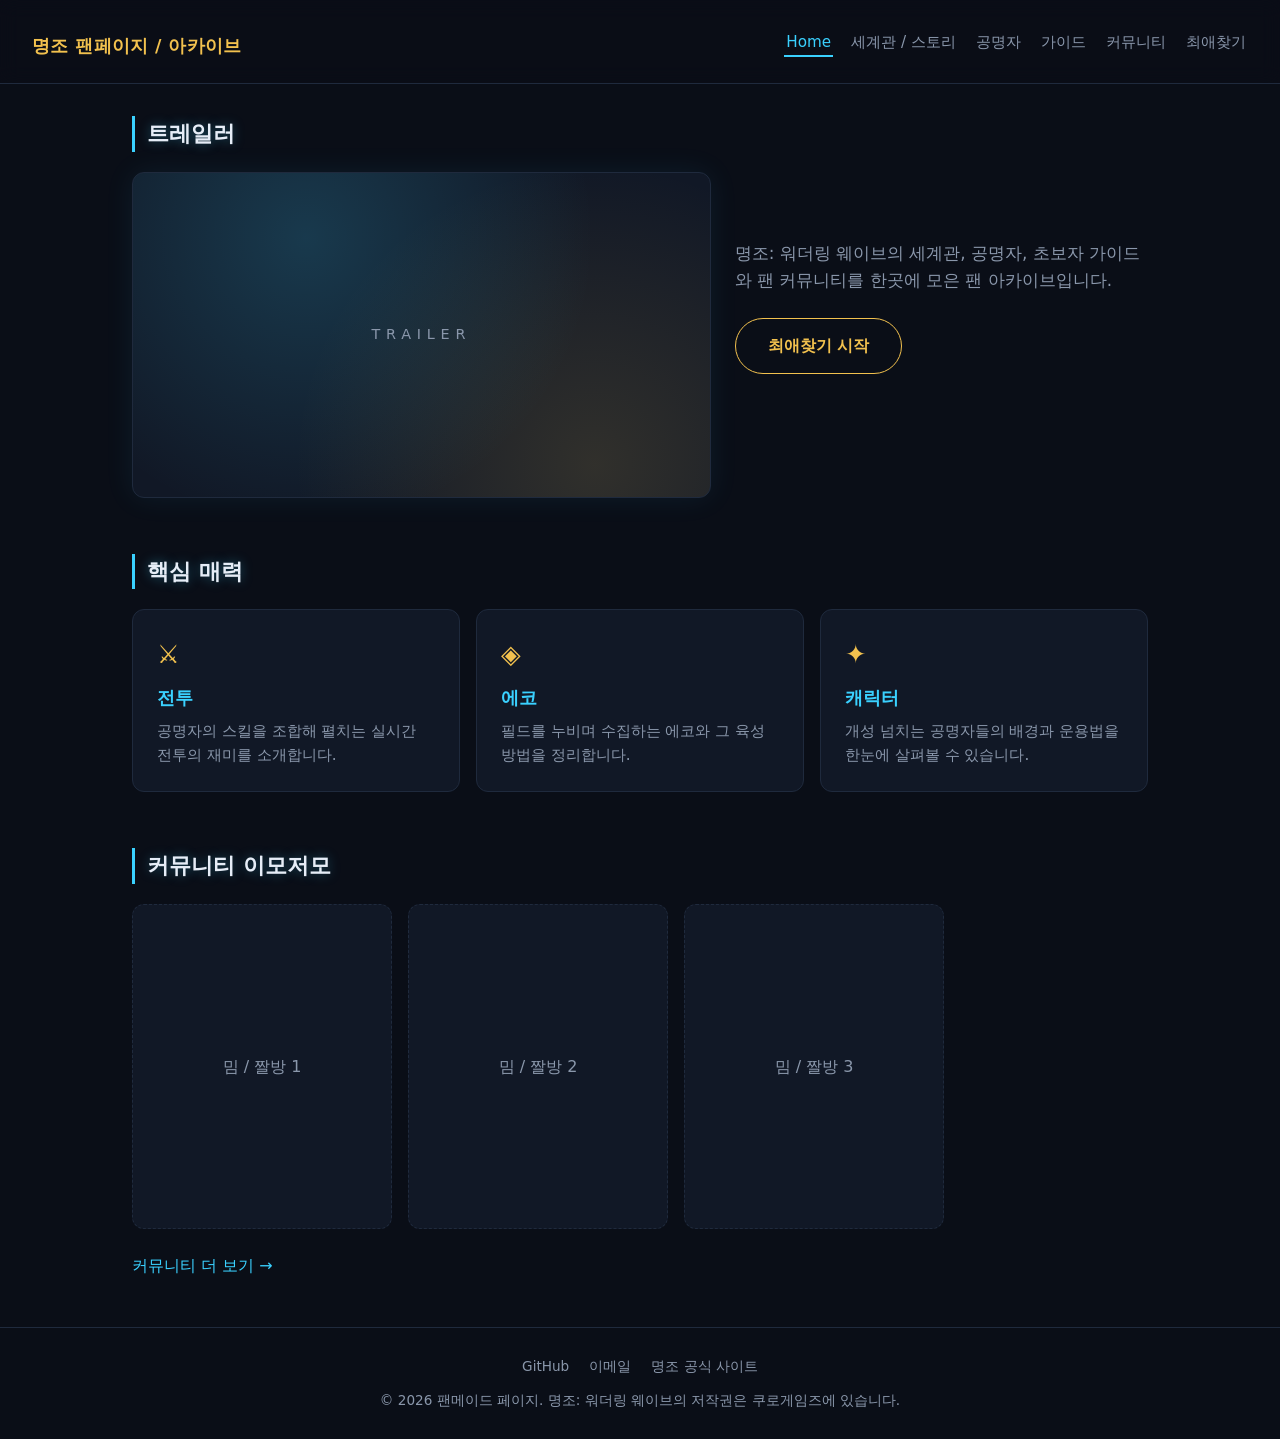
==== index.html @ 19ff0118 "Add initial pages for Wuthering Waves fan site Main, lore/story, resonator, guide, community and fav" ====
<!DOCTYPE html>
<html lang="ko">
<head>
  <meta charset="UTF-8">
  <meta name="viewport" content="width=device-width, initial-scale=1.0">
  <title>명조 팬페이지 / 아카이브</title>
  <link rel="stylesheet" href="style.css">
</head>
<body>
  <header class="site-header">
    <h1 class="logo"><a href="index.html">명조 팬페이지 / 아카이브</a></h1>
    <nav class="gnb">
      <ul>
        <li><a href="index.html" class="active">Home</a></li>
        <li><a href="info.html">세계관 / 스토리</a></li>
        <li><a href="char.html">공명자</a></li>
        <li><a href="guide.html">가이드</a></li>
        <li><a href="community.html">커뮤니티</a></li>
        <li><a href="play.html">최애찾기</a></li>
      </ul>
    </nav>
  </header>

  <main>
    <section class="hero">
      <div class="trailer">
        <h2 class="section-title">트레일러</h2>
        <div class="video-frame">
          <!-- 16:9 영상 자리 -->
          <span class="video-placeholder">TRAILER</span>
        </div>
      </div>

      <div class="intro">
        <p>
          명조: 워더링 웨이브의 세계관, 공명자, 초보자 가이드와 팬 커뮤니티를 한곳에 모은 팬 아카이브입니다.
        </p>
        <a class="cta" href="play.html">최애찾기 시작</a>
      </div>
    </section>

    <section class="features">
      <h2 class="section-title">핵심 매력</h2>
      <div class="feature-grid">
        <article class="card">
          <span class="card-icon">⚔</span>
          <h3>전투</h3>
          <p>공명자의 스킬을 조합해 펼치는 실시간 전투의 재미를 소개합니다.</p>
        </article>
        <article class="card">
          <span class="card-icon">◈</span>
          <h3>에코</h3>
          <p>필드를 누비며 수집하는 에코와 그 육성 방법을 정리합니다.</p>
        </article>
        <article class="card">
          <span class="card-icon">✦</span>
          <h3>캐릭터</h3>
          <p>개성 넘치는 공명자들의 배경과 운용법을 한눈에 살펴볼 수 있습니다.</p>
        </article>
      </div>
    </section>

    <section class="preview">
      <h2 class="section-title">커뮤니티 이모저모</h2>
      <div class="slider" aria-label="커뮤니티 밈 미리보기">
        <div class="slide"><span>밈 / 짤방 1</span></div>
        <div class="slide"><span>밈 / 짤방 2</span></div>
        <div class="slide"><span>밈 / 짤방 3</span></div>
      </div>
      <a class="more-link" href="community.html">커뮤니티 더 보기 →</a>
    </section>
  </main>

  <footer class="site-footer">
    <nav class="footer-links">
      <a href="#">GitHub</a>
      <a href="mailto:example@example.com">이메일</a>
      <a href="#">명조 공식 사이트</a>
    </nav>
    <p class="copyright">
      &copy; 2026 팬메이드 페이지. 명조: 워더링 웨이브의 저작권은 쿠로게임즈에 있습니다.
    </p>
  </footer>
</body>
</html>
---- style.css ----
/* ===== 디자인 토큰 ===== */
:root {
  --bg: #0a0e17;
  --bg-elev: #111826;
  --border: #1f2a3d;
  --text: #e6edf7;
  --text-muted: #8a97ab;
  --neon-blue: #3ad1ff;
  --gold: #f2c14e;
  --radius: 12px;
  --gutter: 16px;
}

/* ===== 기본 ===== */
* {
  box-sizing: border-box;
  margin: 0;
  padding: 0;
}

body {
  background: var(--bg);
  color: var(--text);
  font-family: "Pretendard", "Noto Sans KR", system-ui, sans-serif;
  line-height: 1.6;
  min-height: 100vh;
}

a {
  color: inherit;
  text-decoration: none;
}

ul {
  list-style: none;
}

img {
  max-width: 100%;
  display: block;
}

/* ===== 헤더 (Sticky, 반투명) ===== */
.site-header {
  position: sticky;
  top: 0;
  z-index: 100;
  display: flex;
  flex-wrap: wrap;
  align-items: center;
  justify-content: space-between;
  gap: 12px;
  padding: 12px var(--gutter);
  background: rgba(10, 14, 23, 0.7);
  backdrop-filter: blur(10px);
  border-bottom: 1px solid var(--border);
}

.logo a {
  font-size: 1.1rem;
  font-weight: 700;
  color: var(--gold);
  letter-spacing: 0.02em;
}

.gnb ul {
  display: flex;
  flex-wrap: wrap;
  gap: 6px 16px;
}

.gnb a {
  font-size: 0.95rem;
  color: var(--text-muted);
  padding: 4px 2px;
  border-bottom: 2px solid transparent;
  transition: color 0.2s, border-color 0.2s;
}

.gnb a:hover,
.gnb a.active {
  color: var(--neon-blue);
  border-bottom-color: var(--neon-blue);
}

/* ===== 공통 ===== */
main {
  max-width: 1080px;
  margin: 0 auto;
  padding: 32px var(--gutter) 48px;
}

section + section {
  margin-top: 56px;
}

.section-title {
  font-size: 1.4rem;
  margin-bottom: 20px;
  padding-left: 12px;
  border-left: 3px solid var(--neon-blue);
  text-shadow: 0 0 12px rgba(58, 209, 255, 0.35);
}

/* ===== 히어로 (트레일러 + 소개) ===== */
.hero {
  display: grid;
  gap: 24px;
}

.video-frame {
  position: relative;
  width: 100%;
  aspect-ratio: 16 / 9;
  border: 1px solid var(--border);
  border-radius: var(--radius);
  background:
    radial-gradient(circle at 30% 20%, rgba(58, 209, 255, 0.18), transparent 60%),
    radial-gradient(circle at 80% 90%, rgba(242, 193, 78, 0.14), transparent 55%),
    var(--bg-elev);
  box-shadow: 0 0 30px rgba(58, 209, 255, 0.08);
  display: grid;
  place-items: center;
}

.video-placeholder {
  font-size: 0.9rem;
  letter-spacing: 0.4em;
  color: var(--text-muted);
}

.intro p {
  font-size: 1.05rem;
  color: var(--text-muted);
  margin-bottom: 24px;
}

.cta {
  display: inline-block;
  padding: 14px 32px;
  border: 1px solid var(--gold);
  border-radius: 999px;
  color: var(--gold);
  font-weight: 700;
  transition: background 0.2s, color 0.2s, box-shadow 0.2s;
}

.cta:hover {
  background: var(--gold);
  color: var(--bg);
  box-shadow: 0 0 20px rgba(242, 193, 78, 0.45);
}

/* ===== 핵심 매력 카드 ===== */
.feature-grid {
  display: grid;
  gap: var(--gutter);
}

.card {
  padding: 24px;
  background: var(--bg-elev);
  border: 1px solid var(--border);
  border-radius: var(--radius);
  transition: border-color 0.2s, transform 0.2s;
}

.card:hover {
  border-color: var(--neon-blue);
  transform: translateY(-4px);
}

.card-icon {
  display: inline-block;
  font-size: 1.6rem;
  color: var(--gold);
  margin-bottom: 8px;
}

.card h3 {
  font-size: 1.15rem;
  margin-bottom: 6px;
  color: var(--neon-blue);
}

.card p {
  font-size: 0.95rem;
  color: var(--text-muted);
}

/* ===== 커뮤니티 미리보기 슬라이더 ===== */
.slider {
  display: flex;
  gap: var(--gutter);
  overflow-x: auto;
  scroll-snap-type: x mandatory;
  padding-bottom: 8px;
}

.slide {
  flex: 0 0 min(260px, 75%);
  aspect-ratio: 4 / 5;
  scroll-snap-align: start;
  display: grid;
  place-items: center;
  background: var(--bg-elev);
  border: 1px dashed var(--border);
  border-radius: var(--radius);
  color: var(--text-muted);
}

.more-link {
  display: inline-block;
  margin-top: 16px;
  color: var(--neon-blue);
}

.more-link:hover {
  text-decoration: underline;
}

/* ===== 푸터 ===== */
.site-footer {
  margin-top: 0;
  padding: 28px var(--gutter);
  border-top: 1px solid var(--border);
  text-align: center;
  color: var(--text-muted);
  font-size: 0.85rem;
}

.footer-links {
  display: flex;
  flex-wrap: wrap;
  justify-content: center;
  gap: 8px 20px;
  margin-bottom: 12px;
}

.footer-links a:hover {
  color: var(--neon-blue);
}

/* ===== 서브 페이지 공통 ===== */
.page-head {
  margin-bottom: 40px;
}

.page-head h2 {
  font-size: 1.8rem;
  color: var(--gold);
  margin-bottom: 8px;
}

.page-head p {
  color: var(--text-muted);
}

.sub-nav {
  display: flex;
  flex-wrap: wrap;
  gap: 8px;
  margin-top: 16px;
}

.sub-nav a {
  padding: 6px 14px;
  border: 1px solid var(--border);
  border-radius: 999px;
  font-size: 0.9rem;
  color: var(--text-muted);
}

.sub-nav a:hover {
  border-color: var(--neon-blue);
  color: var(--neon-blue);
}

.muted {
  color: var(--text-muted);
}

.img-placeholder {
  aspect-ratio: 4 / 3;
  display: grid;
  place-items: center;
  background: var(--bg-elev);
  border: 1px dashed var(--border);
  border-radius: var(--radius);
  color: var(--text-muted);
  font-size: 0.9rem;
}

/* ===== Z자 레이아웃 (세계관) ===== */
.zigzag {
  display: grid;
  gap: 32px;
}

.zigzag-row {
  display: grid;
  gap: 20px;
  align-items: center;
}

.zigzag-row h3 {
  color: var(--neon-blue);
  margin-bottom: 8px;
}

.zigzag-row p {
  color: var(--text-muted);
}

/* ===== 아코디언 (스포일러) ===== */
.accordion details {
  background: var(--bg-elev);
  border: 1px solid var(--border);
  border-radius: var(--radius);
  margin-bottom: 12px;
  overflow: hidden;
}

.accordion summary {
  cursor: pointer;
  padding: 16px 20px;
  font-weight: 700;
  list-style: none;
  display: flex;
  justify-content: space-between;
  align-items: center;
  gap: 12px;
}

.accordion summary::-webkit-details-marker {
  display: none;
}

.accordion summary::after {
  content: "+";
  color: var(--neon-blue);
  font-size: 1.3rem;
}

.accordion details[open] summary::after {
  content: "−";
}

.accordion details[open] summary {
  border-bottom: 1px solid var(--border);
}

.accordion .spoiler-tag {
  font-size: 0.75rem;
  color: var(--gold);
  border: 1px solid var(--gold);
  border-radius: 999px;
  padding: 2px 8px;
  margin-left: auto;
}

.accordion .panel {
  padding: 16px 20px;
  color: var(--text-muted);
}

/* ===== 용어 사전 ===== */
.glossary {
  display: grid;
  gap: 12px;
}

.glossary div {
  padding: 16px 20px;
  background: var(--bg-elev);
  border-left: 3px solid var(--gold);
  border-radius: 0 var(--radius) var(--radius) 0;
}

.glossary dt {
  font-weight: 700;
  color: var(--gold);
  margin-bottom: 4px;
}

.glossary dd {
  color: var(--text-muted);
  font-size: 0.95rem;
}

/* ===== 공명자 카드 ===== */
.char-grid {
  display: grid;
  gap: var(--gutter);
}

.char-card {
  background: var(--bg-elev);
  border: 1px solid var(--border);
  border-radius: var(--radius);
  overflow: hidden;
  transition: border-color 0.2s, transform 0.2s;
}

.char-card:hover {
  border-color: var(--neon-blue);
  transform: translateY(-4px);
}

.char-card .img-placeholder {
  border: none;
  border-radius: 0;
  border-bottom: 1px solid var(--border);
}

.char-body {
  padding: 20px;
}

.char-body h3 {
  color: var(--neon-blue);
  margin-bottom: 8px;
}

.tags {
  display: flex;
  flex-wrap: wrap;
  gap: 6px;
  margin-bottom: 12px;
}

.tag {
  font-size: 0.75rem;
  padding: 2px 10px;
  border: 1px solid var(--border);
  border-radius: 999px;
  color: var(--text-muted);
}

.char-body h4 {
  font-size: 0.9rem;
  color: var(--gold);
  margin-top: 12px;
  margin-bottom: 4px;
}

.char-body p {
  font-size: 0.92rem;
  color: var(--text-muted);
}

/* ===== 가이드 단계 ===== */
.steps {
  counter-reset: step;
  display: grid;
  gap: var(--gutter);
}

.step {
  position: relative;
  padding: 20px 20px 20px 72px;
  background: var(--bg-elev);
  border: 1px solid var(--border);
  border-radius: var(--radius);
}

.step::before {
  counter-increment: step;
  content: counter(step, decimal-leading-zero);
  position: absolute;
  left: 20px;
  top: 18px;
  font-size: 1.4rem;
  font-weight: 700;
  color: var(--neon-blue);
  text-shadow: 0 0 10px rgba(58, 209, 255, 0.4);
}

.step h3 {
  margin-bottom: 6px;
}

.step p,
.step li {
  color: var(--text-muted);
  font-size: 0.95rem;
}

.step ul {
  list-style: disc;
  padding-left: 20px;
  margin-top: 6px;
}

/* ===== 커뮤니티 ===== */
.post-form {
  display: grid;
  gap: 12px;
  padding: 20px;
  background: var(--bg-elev);
  border: 1px solid var(--border);
  border-radius: var(--radius);
}

.post-form label {
  font-size: 0.9rem;
  color: var(--text-muted);
}

.post-form input,
.post-form select,
.post-form textarea {
  width: 100%;
  margin-top: 4px;
  padding: 10px 12px;
  background: var(--bg);
  border: 1px solid var(--border);
  border-radius: 8px;
  color: var(--text);
  font: inherit;
}

.post-form input:focus,
.post-form select:focus,
.post-form textarea:focus {
  outline: none;
  border-color: var(--neon-blue);
}

.post-form textarea {
  min-height: 100px;
  resize: vertical;
}

.btn {
  justify-self: start;
  padding: 10px 24px;
  background: transparent;
  border: 1px solid var(--neon-blue);
  border-radius: 999px;
  color: var(--neon-blue);
  font: inherit;
  font-weight: 700;
  cursor: pointer;
  transition: background 0.2s, color 0.2s;
}

.btn:hover {
  background: var(--neon-blue);
  color: var(--bg);
}

.filter-bar {
  display: flex;
  flex-wrap: wrap;
  gap: 8px;
  margin-bottom: 16px;
}

.filter-bar button {
  padding: 6px 14px;
  background: transparent;
  border: 1px solid var(--border);
  border-radius: 999px;
  color: var(--text-muted);
  font: inherit;
  font-size: 0.9rem;
  cursor: pointer;
}

.filter-bar button.active {
  border-color: var(--gold);
  color: var(--gold);
}

.post-list {
  display: grid;
  gap: 12px;
}

.post {
  padding: 16px 20px;
  background: var(--bg-elev);
  border: 1px solid var(--border);
  border-radius: var(--radius);
}

.post-meta {
  display: flex;
  flex-wrap: wrap;
  gap: 8px;
  align-items: center;
  font-size: 0.8rem;
  color: var(--text-muted);
  margin-bottom: 6px;
}

.post-meta .tag {
  color: var(--gold);
  border-color: var(--gold);
}

.post h3 {
  font-size: 1.05rem;
  margin-bottom: 4px;
}

.post p {
  color: var(--text-muted);
  font-size: 0.95rem;
  white-space: pre-wrap;
  word-break: break-word;
}

.post-delete {
  margin-left: auto;
  background: none;
  border: none;
  color: var(--text-muted);
  font: inherit;
  font-size: 0.8rem;
  cursor: pointer;
}

.post-delete:hover {
  color: #ff6b6b;
}

/* ===== 이상형 월드컵 ===== */
.wc-status {
  display: flex;
  justify-content: space-between;
  font-size: 0.9rem;
  color: var(--text-muted);
  margin-bottom: 8px;
}

.progress {
  height: 8px;
  background: var(--bg-elev);
  border: 1px solid var(--border);
  border-radius: 999px;
  overflow: hidden;
  margin-bottom: 24px;
}

.progress-bar {
  height: 100%;
  width: 0;
  background: linear-gradient(90deg, var(--neon-blue), var(--gold));
  transition: width 0.3s;
}

.wc-arena {
  position: relative;
  display: grid;
  grid-template-columns: 1fr 1fr;
  gap: var(--gutter);
}

.wc-pick {
  display: flex;
  flex-direction: column;
  background: var(--bg-elev);
  border: 1px solid var(--border);
  border-radius: var(--radius);
  overflow: hidden;
  cursor: pointer;
  color: inherit;
  font: inherit;
  padding: 0;
  text-align: center;
}

.wc-pick .wc-img {
  aspect-ratio: 3 / 4;
  display: grid;
  place-items: center;
  font-size: 2.4rem;
  font-weight: 700;
  color: rgba(230, 237, 247, 0.85);
  transition: transform 0.3s;
}

.wc-pick:hover .wc-img,
.wc-pick:focus-visible .wc-img {
  transform: scale(1.05);
}

.wc-pick:hover,
.wc-pick:focus-visible {
  border-color: var(--neon-blue);
  outline: none;
}

.wc-name {
  padding: 14px;
  font-size: 1.1rem;
  font-weight: 700;
  position: relative;
  background: var(--bg-elev);
}

.wc-vs {
  position: absolute;
  top: 40%;
  left: 50%;
  transform: translate(-50%, -50%);
  font-size: clamp(2rem, 7vw, 3.6rem);
  font-weight: 900;
  font-style: italic;
  color: var(--gold);
  text-shadow: 0 0 18px rgba(242, 193, 78, 0.7);
  pointer-events: none;
}

.wc-result {
  text-align: center;
  padding: 32px 20px;
  background: var(--bg-elev);
  border: 1px solid var(--gold);
  border-radius: var(--radius);
}

.wc-result h3 {
  font-size: 1rem;
  color: var(--text-muted);
  margin-bottom: 8px;
}

.wc-result .winner {
  font-size: 2rem;
  font-weight: 900;
  color: var(--gold);
  margin-bottom: 20px;
}

.wc-setup {
  display: flex;
  flex-wrap: wrap;
  gap: 12px;
  align-items: center;
  margin-bottom: 20px;
}

.wc-setup select {
  padding: 8px 12px;
  background: var(--bg-elev);
  border: 1px solid var(--border);
  border-radius: 8px;
  color: var(--text);
  font: inherit;
}

[hidden] {
  display: none !important;
}

/* ===== 미디어 ===== */
.media-grid {
  display: grid;
  gap: var(--gutter);
}

.media-card {
  background: var(--bg-elev);
  border: 1px solid var(--border);
  border-radius: var(--radius);
  overflow: hidden;
}

.media-card .video-frame {
  border: none;
  border-radius: 0;
}

.media-card p {
  padding: 12px 16px;
  font-size: 0.95rem;
}

.ost-list {
  display: grid;
  gap: 8px;
}

.ost-item {
  display: flex;
  flex-wrap: wrap;
  align-items: center;
  gap: 12px;
  padding: 12px 16px;
  background: var(--bg-elev);
  border: 1px solid var(--border);
  border-radius: var(--radius);
}

.ost-item .ost-title {
  flex: 1 1 180px;
}

.ost-item audio {
  flex: 1 1 240px;
  max-width: 100%;
}

/* ===== 데스크톱 (768px 이상) ===== */
@media (min-width: 768px) {
  .zigzag-row {
    grid-template-columns: 1fr 1fr;
  }

  .zigzag-row:nth-child(even) .img-placeholder {
    order: 2;
  }

  .glossary {
    grid-template-columns: repeat(2, 1fr);
  }

  .char-grid {
    grid-template-columns: repeat(3, 1fr);
  }

  .media-grid {
    grid-template-columns: repeat(2, 1fr);
  }

  .hero {
    grid-template-columns: 1.4fr 1fr;
    align-items: center;
  }

  .feature-grid {
    grid-template-columns: repeat(3, 1fr);
  }

  .site-header {
    padding: 16px 32px;
  }

  main {
    padding-left: 32px;
    padding-right: 32px;
  }
}

/* ===== 모바일 (767px 이하) ===== */
@media (max-width: 767px) {
  .gnb ul {
    justify-content: center;
  }

  .site-header {
    justify-content: center;
    text-align: center;
  }
}
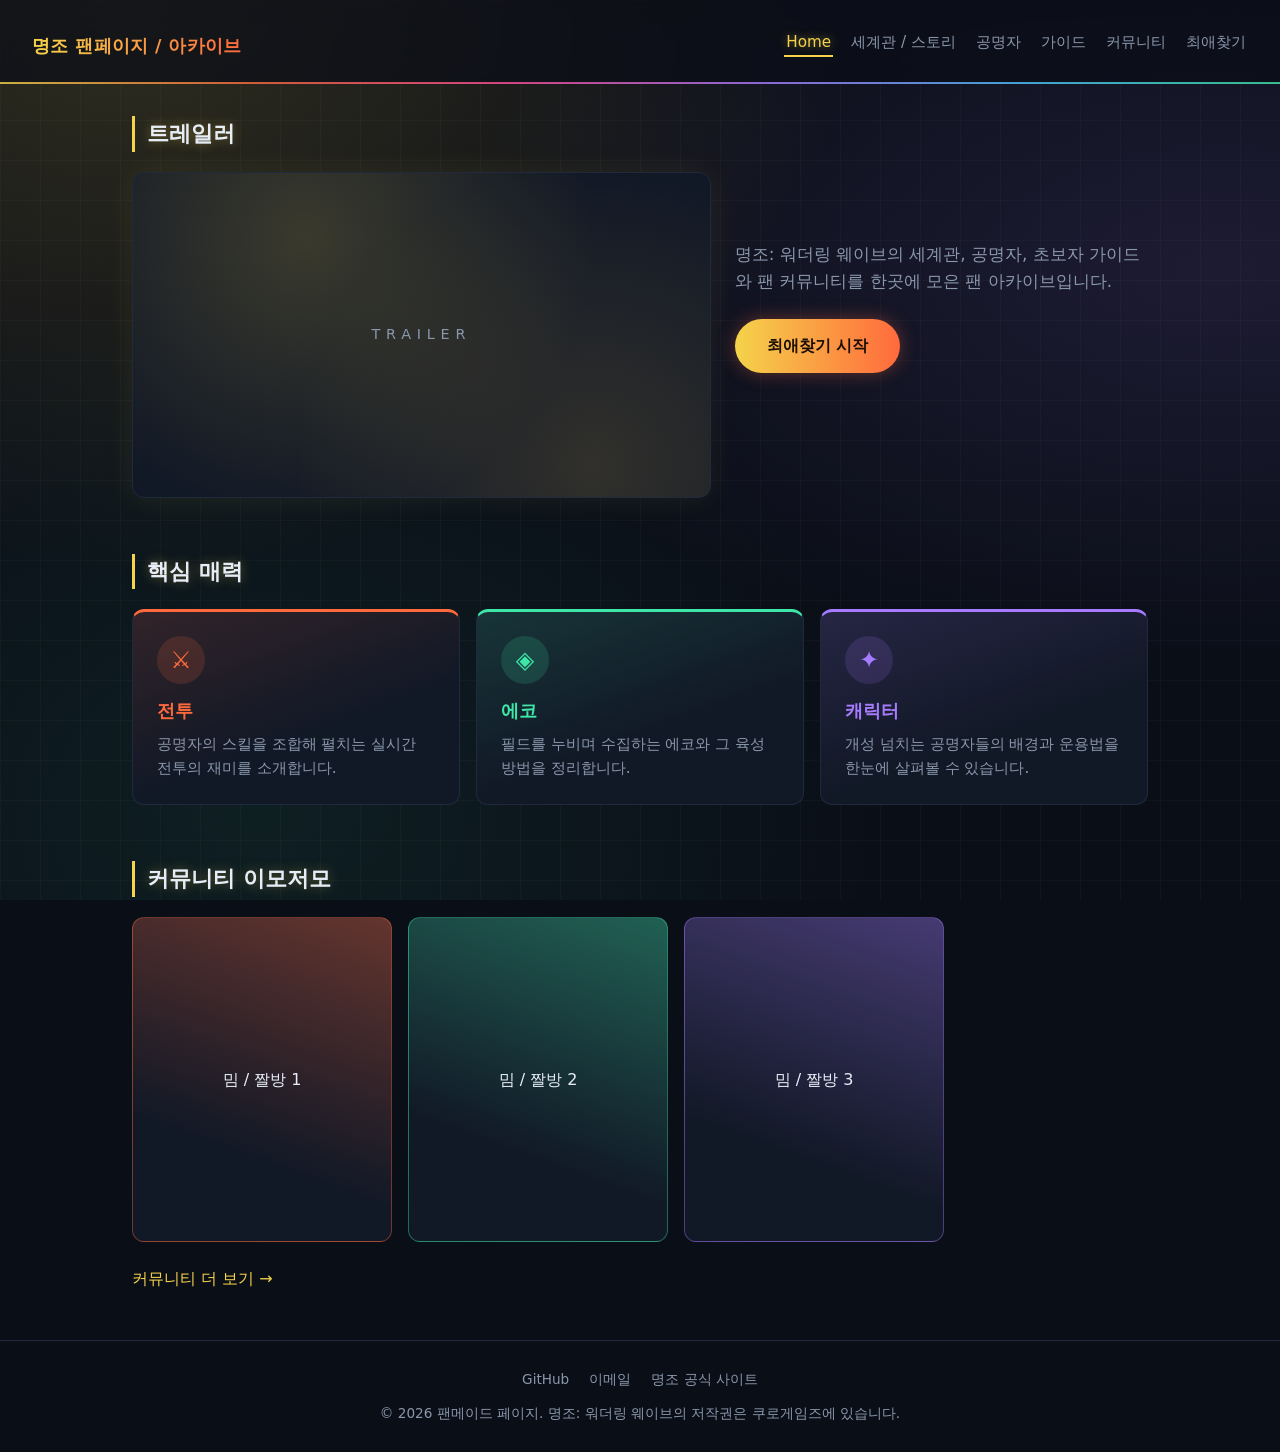
==== commit a0a02bae: "Use element colors for a more colorful theme Each page takes one of the six in-game element colors a" ====
--- a/index.html
+++ b/index.html
@@ -6,7 +6,7 @@
   <title>명조 팬페이지 / 아카이브</title>
   <link rel="stylesheet" href="style.css">
 </head>
-<body>
+<body class="theme-home">
   <header class="site-header">
     <h1 class="logo"><a href="index.html">명조 팬페이지 / 아카이브</a></h1>
     <nav class="gnb">
--- a/style.css
+++ b/style.css
@@ -9,7 +9,26 @@
   --gold: #f2c14e;
   --radius: 12px;
   --gutter: 16px;
-}
+
+  /* 게임 속 6가지 속성 색 */
+  --spectro: #f5d34a; /* 회절 */
+  --fusion: #ff6a3d;  /* 용융 */
+  --glacio: #4fc3ff;  /* 응결 */
+  --aero: #3ee6a8;    /* 기류 */
+  --electro: #a77bff; /* 전도 */
+  --havoc: #ff4f9a;   /* 인멸 */
+
+  --accent: var(--neon-blue);
+  --rainbow: linear-gradient(90deg, var(--spectro), var(--fusion), var(--havoc), var(--electro), var(--glacio), var(--aero));
+}
+
+/* 페이지마다 대표 속성 색을 하나씩 */
+.theme-home { --accent: var(--spectro); }
+.theme-info { --accent: var(--havoc); }
+.theme-char { --accent: var(--fusion); }
+.theme-guide { --accent: var(--aero); }
+.theme-community { --accent: var(--electro); }
+.theme-play { --accent: var(--glacio); }
 
 /* ===== 기본 ===== */
 * {
@@ -19,7 +38,14 @@
 }
 
 body {
-  background: var(--bg);
+  background:
+    radial-gradient(ellipse at 10% 0%, color-mix(in srgb, var(--accent) 16%, transparent), transparent 45%),
+    radial-gradient(ellipse at 95% 30%, rgba(167, 123, 255, 0.12), transparent 45%),
+    radial-gradient(ellipse at 20% 90%, rgba(62, 230, 168, 0.08), transparent 45%),
+    linear-gradient(rgba(255, 255, 255, 0.025) 1px, transparent 1px) 0 0 / 40px 40px,
+    linear-gradient(90deg, rgba(255, 255, 255, 0.025) 1px, transparent 1px) 0 0 / 40px 40px,
+    var(--bg);
+  background-attachment: fixed;
   color: var(--text);
   font-family: "Pretendard", "Noto Sans KR", system-ui, sans-serif;
   line-height: 1.6;
@@ -56,11 +82,26 @@
   border-bottom: 1px solid var(--border);
 }
 
+/* 헤더 아래 속성 색 띠 */
+.site-header::after {
+  content: "";
+  position: absolute;
+  left: 0;
+  right: 0;
+  bottom: -1px;
+  height: 2px;
+  background: var(--rainbow);
+  opacity: 0.8;
+}
+
 .logo a {
   font-size: 1.1rem;
-  font-weight: 700;
-  color: var(--gold);
+  font-weight: 800;
   letter-spacing: 0.02em;
+  background: linear-gradient(90deg, var(--spectro), var(--fusion));
+  -webkit-background-clip: text;
+  background-clip: text;
+  color: transparent;
 }
 
 .gnb ul {
@@ -77,10 +118,19 @@
   transition: color 0.2s, border-color 0.2s;
 }
 
+/* 메뉴마다 해당 페이지의 속성 색 */
+.gnb li:nth-child(1) a { --c: var(--spectro); }
+.gnb li:nth-child(2) a { --c: var(--havoc); }
+.gnb li:nth-child(3) a { --c: var(--fusion); }
+.gnb li:nth-child(4) a { --c: var(--aero); }
+.gnb li:nth-child(5) a { --c: var(--electro); }
+.gnb li:nth-child(6) a { --c: var(--glacio); }
+
 .gnb a:hover,
 .gnb a.active {
-  color: var(--neon-blue);
-  border-bottom-color: var(--neon-blue);
+  color: var(--c);
+  border-bottom-color: var(--c);
+  text-shadow: 0 0 10px color-mix(in srgb, var(--c) 50%, transparent);
 }
 
 /* ===== 공통 ===== */
@@ -98,8 +148,8 @@
   font-size: 1.4rem;
   margin-bottom: 20px;
   padding-left: 12px;
-  border-left: 3px solid var(--neon-blue);
-  text-shadow: 0 0 12px rgba(58, 209, 255, 0.35);
+  border-left: 3px solid var(--accent);
+  text-shadow: 0 0 12px color-mix(in srgb, var(--accent) 35%, transparent);
 }
 
 /* ===== 히어로 (트레일러 + 소개) ===== */
@@ -115,10 +165,10 @@
   border: 1px solid var(--border);
   border-radius: var(--radius);
   background:
-    radial-gradient(circle at 30% 20%, rgba(58, 209, 255, 0.18), transparent 60%),
+    radial-gradient(circle at 30% 20%, color-mix(in srgb, var(--accent) 18%, transparent), transparent 60%),
     radial-gradient(circle at 80% 90%, rgba(242, 193, 78, 0.14), transparent 55%),
     var(--bg-elev);
-  box-shadow: 0 0 30px rgba(58, 209, 255, 0.08);
+  box-shadow: 0 0 30px color-mix(in srgb, var(--accent) 8%, transparent);
   display: grid;
   place-items: center;
 }
@@ -138,18 +188,40 @@
 .cta {
   display: inline-block;
   padding: 14px 32px;
-  border: 1px solid var(--gold);
   border-radius: 999px;
-  color: var(--gold);
-  font-weight: 700;
-  transition: background 0.2s, color 0.2s, box-shadow 0.2s;
+  background: linear-gradient(90deg, var(--spectro), var(--fusion), var(--havoc));
+  background-size: 200% 100%;
+  color: #1a0f05;
+  font-weight: 800;
+  box-shadow: 0 0 18px rgba(255, 106, 61, 0.35);
+  transition: background-position 0.4s, box-shadow 0.2s, transform 0.2s;
 }
 
 .cta:hover {
-  background: var(--gold);
-  color: var(--bg);
-  box-shadow: 0 0 20px rgba(242, 193, 78, 0.45);
-}
+  background-position: 100% 0;
+  box-shadow: 0 0 28px rgba(255, 79, 154, 0.55);
+  transform: translateY(-2px);
+}
+
+/* ===== 반복되는 항목에 속성 색을 차례로 입히기 ===== */
+.feature-grid > *:nth-child(6n+1), .slider > *:nth-child(6n+1), .zigzag-row:nth-child(6n+1),
+.glossary > *:nth-child(6n+1), .char-grid > *:nth-child(6n+1), .steps > *:nth-child(6n+1),
+.media-grid > *:nth-child(6n+1), .ost-list > *:nth-child(6n+1) { --c: var(--fusion); }
+.feature-grid > *:nth-child(6n+2), .slider > *:nth-child(6n+2), .zigzag-row:nth-child(6n+2),
+.glossary > *:nth-child(6n+2), .char-grid > *:nth-child(6n+2), .steps > *:nth-child(6n+2),
+.media-grid > *:nth-child(6n+2), .ost-list > *:nth-child(6n+2) { --c: var(--aero); }
+.feature-grid > *:nth-child(6n+3), .slider > *:nth-child(6n+3), .zigzag-row:nth-child(6n+3),
+.glossary > *:nth-child(6n+3), .char-grid > *:nth-child(6n+3), .steps > *:nth-child(6n+3),
+.media-grid > *:nth-child(6n+3), .ost-list > *:nth-child(6n+3) { --c: var(--electro); }
+.feature-grid > *:nth-child(6n+4), .slider > *:nth-child(6n+4), .zigzag-row:nth-child(6n+4),
+.glossary > *:nth-child(6n+4), .char-grid > *:nth-child(6n+4), .steps > *:nth-child(6n+4),
+.media-grid > *:nth-child(6n+4), .ost-list > *:nth-child(6n+4) { --c: var(--glacio); }
+.feature-grid > *:nth-child(6n+5), .slider > *:nth-child(6n+5), .zigzag-row:nth-child(6n+5),
+.glossary > *:nth-child(6n+5), .char-grid > *:nth-child(6n+5), .steps > *:nth-child(6n+5),
+.media-grid > *:nth-child(6n+5), .ost-list > *:nth-child(6n+5) { --c: var(--havoc); }
+.feature-grid > *:nth-child(6n), .slider > *:nth-child(6n), .zigzag-row:nth-child(6n),
+.glossary > *:nth-child(6n), .char-grid > *:nth-child(6n), .steps > *:nth-child(6n),
+.media-grid > *:nth-child(6n), .ost-list > *:nth-child(6n) { --c: var(--spectro); }
 
 /* ===== 핵심 매력 카드 ===== */
 .feature-grid {
@@ -159,28 +231,37 @@
 
 .card {
   padding: 24px;
-  background: var(--bg-elev);
-  border: 1px solid var(--border);
-  border-radius: var(--radius);
-  transition: border-color 0.2s, transform 0.2s;
+  background:
+    linear-gradient(160deg, color-mix(in srgb, var(--c) 14%, transparent), transparent 60%),
+    var(--bg-elev);
+  border: 1px solid var(--border);
+  border-top: 3px solid var(--c);
+  border-radius: var(--radius);
+  transition: border-color 0.2s, transform 0.2s, box-shadow 0.2s;
 }
 
 .card:hover {
-  border-color: var(--neon-blue);
+  border-color: var(--c);
   transform: translateY(-4px);
+  box-shadow: 0 8px 28px color-mix(in srgb, var(--c) 30%, transparent);
 }
 
 .card-icon {
-  display: inline-block;
-  font-size: 1.6rem;
-  color: var(--gold);
-  margin-bottom: 8px;
+  display: inline-grid;
+  place-items: center;
+  width: 48px;
+  height: 48px;
+  font-size: 1.5rem;
+  color: var(--c);
+  background: color-mix(in srgb, var(--c) 15%, transparent);
+  border-radius: 50%;
+  margin-bottom: 12px;
 }
 
 .card h3 {
   font-size: 1.15rem;
   margin-bottom: 6px;
-  color: var(--neon-blue);
+  color: var(--c);
 }
 
 .card p {
@@ -203,16 +284,18 @@
   scroll-snap-align: start;
   display: grid;
   place-items: center;
-  background: var(--bg-elev);
-  border: 1px dashed var(--border);
-  border-radius: var(--radius);
-  color: var(--text-muted);
+  background:
+    linear-gradient(200deg, color-mix(in srgb, var(--c) 35%, transparent), transparent 70%),
+    var(--bg-elev);
+  border: 1px solid color-mix(in srgb, var(--c) 40%, transparent);
+  border-radius: var(--radius);
+  color: var(--text);
 }
 
 .more-link {
   display: inline-block;
   margin-top: 16px;
-  color: var(--neon-blue);
+  color: var(--accent);
 }
 
 .more-link:hover {
@@ -238,7 +321,7 @@
 }
 
 .footer-links a:hover {
-  color: var(--neon-blue);
+  color: var(--accent);
 }
 
 /* ===== 서브 페이지 공통 ===== */
@@ -247,8 +330,12 @@
 }
 
 .page-head h2 {
-  font-size: 1.8rem;
-  color: var(--gold);
+  font-size: 2rem;
+  font-weight: 800;
+  background: linear-gradient(90deg, var(--accent), var(--text));
+  -webkit-background-clip: text;
+  background-clip: text;
+  color: transparent;
   margin-bottom: 8px;
 }
 
@@ -272,8 +359,8 @@
 }
 
 .sub-nav a:hover {
-  border-color: var(--neon-blue);
-  color: var(--neon-blue);
+  border-color: var(--accent);
+  color: var(--accent);
 }
 
 .muted {
@@ -284,8 +371,10 @@
   aspect-ratio: 4 / 3;
   display: grid;
   place-items: center;
-  background: var(--bg-elev);
-  border: 1px dashed var(--border);
+  background:
+    linear-gradient(200deg, color-mix(in srgb, var(--c, var(--accent)) 30%, transparent), transparent 70%),
+    var(--bg-elev);
+  border: 1px solid color-mix(in srgb, var(--c, var(--accent)) 35%, transparent);
   border-radius: var(--radius);
   color: var(--text-muted);
   font-size: 0.9rem;
@@ -304,7 +393,7 @@
 }
 
 .zigzag-row h3 {
-  color: var(--neon-blue);
+  color: var(--c);
   margin-bottom: 8px;
 }
 
@@ -338,7 +427,7 @@
 
 .accordion summary::after {
   content: "+";
-  color: var(--neon-blue);
+  color: var(--accent);
   font-size: 1.3rem;
 }
 
@@ -373,13 +462,13 @@
 .glossary div {
   padding: 16px 20px;
   background: var(--bg-elev);
-  border-left: 3px solid var(--gold);
+  border-left: 3px solid var(--c);
   border-radius: 0 var(--radius) var(--radius) 0;
 }
 
 .glossary dt {
   font-weight: 700;
-  color: var(--gold);
+  color: var(--c);
   margin-bottom: 4px;
 }
 
@@ -397,13 +486,15 @@
 .char-card {
   background: var(--bg-elev);
   border: 1px solid var(--border);
+  border-top: 3px solid var(--c);
   border-radius: var(--radius);
   overflow: hidden;
-  transition: border-color 0.2s, transform 0.2s;
+  transition: border-color 0.2s, transform 0.2s, box-shadow 0.2s;
 }
 
 .char-card:hover {
-  border-color: var(--neon-blue);
+  border-color: var(--c);
+  box-shadow: 0 8px 28px color-mix(in srgb, var(--c) 30%, transparent);
   transform: translateY(-4px);
 }
 
@@ -418,7 +509,7 @@
 }
 
 .char-body h3 {
-  color: var(--neon-blue);
+  color: var(--c);
   margin-bottom: 8px;
 }
 
@@ -461,6 +552,7 @@
   padding: 20px 20px 20px 72px;
   background: var(--bg-elev);
   border: 1px solid var(--border);
+  border-left: 3px solid var(--c);
   border-radius: var(--radius);
 }
 
@@ -472,8 +564,8 @@
   top: 18px;
   font-size: 1.4rem;
   font-weight: 700;
-  color: var(--neon-blue);
-  text-shadow: 0 0 10px rgba(58, 209, 255, 0.4);
+  color: var(--c);
+  text-shadow: 0 0 10px color-mix(in srgb, var(--c) 40%, transparent);
 }
 
 .step h3 {
@@ -524,7 +616,7 @@
 .post-form select:focus,
 .post-form textarea:focus {
   outline: none;
-  border-color: var(--neon-blue);
+  border-color: var(--accent);
 }
 
 .post-form textarea {
@@ -536,9 +628,9 @@
   justify-self: start;
   padding: 10px 24px;
   background: transparent;
-  border: 1px solid var(--neon-blue);
+  border: 1px solid var(--accent);
   border-radius: 999px;
-  color: var(--neon-blue);
+  color: var(--accent);
   font: inherit;
   font-weight: 700;
   cursor: pointer;
@@ -546,7 +638,7 @@
 }
 
 .btn:hover {
-  background: var(--neon-blue);
+  background: var(--accent);
   color: var(--bg);
 }
 
@@ -596,9 +688,16 @@
 }
 
 .post-meta .tag {
-  color: var(--gold);
-  border-color: var(--gold);
-}
+  --c: var(--gold);
+  color: var(--c);
+  border-color: var(--c);
+  background: color-mix(in srgb, var(--c) 12%, transparent);
+}
+
+.post-meta .tag[data-cat="리뷰"] { --c: var(--spectro); }
+.post-meta .tag[data-cat="밈"] { --c: var(--havoc); }
+.post-meta .tag[data-cat="소식"] { --c: var(--glacio); }
+.post-meta .tag[data-cat="질문"] { --c: var(--aero); }
 
 .post h3 {
   font-size: 1.05rem;
@@ -647,7 +746,7 @@
 .progress-bar {
   height: 100%;
   width: 0;
-  background: linear-gradient(90deg, var(--neon-blue), var(--gold));
+  background: linear-gradient(90deg, var(--accent), var(--gold));
   transition: width 0.3s;
 }
 
@@ -689,7 +788,7 @@
 
 .wc-pick:hover,
 .wc-pick:focus-visible {
-  border-color: var(--neon-blue);
+  border-color: var(--accent);
   outline: none;
 }
 
@@ -709,8 +808,11 @@
   font-size: clamp(2rem, 7vw, 3.6rem);
   font-weight: 900;
   font-style: italic;
-  color: var(--gold);
-  text-shadow: 0 0 18px rgba(242, 193, 78, 0.7);
+  background: linear-gradient(180deg, var(--spectro), var(--fusion));
+  -webkit-background-clip: text;
+  background-clip: text;
+  color: transparent;
+  filter: drop-shadow(0 0 12px rgba(255, 106, 61, 0.6));
   pointer-events: none;
 }
 
@@ -792,6 +894,7 @@
   padding: 12px 16px;
   background: var(--bg-elev);
   border: 1px solid var(--border);
+  border-left: 3px solid var(--c);
   border-radius: var(--radius);
 }
 
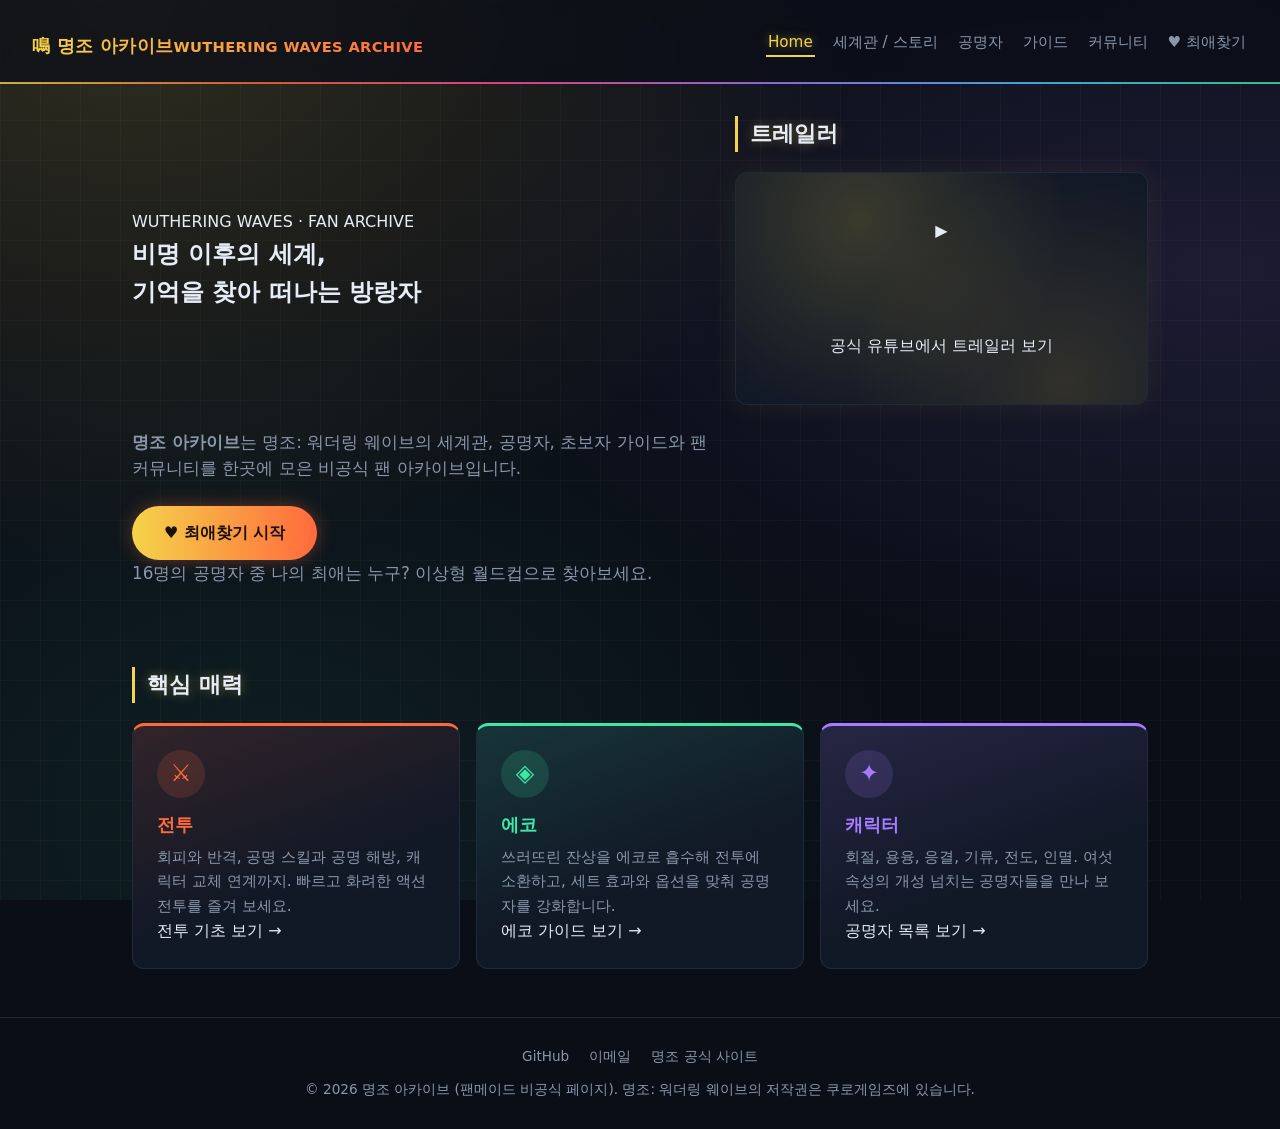
==== commit 90df0b2f: "Rename site to 명조 아카이브 and rebuild main page layout All pages now use the 명조 아카이브 name with a new lo" ====
--- a/index.html
+++ b/index.html
@@ -3,12 +3,17 @@
 <head>
   <meta charset="UTF-8">
   <meta name="viewport" content="width=device-width, initial-scale=1.0">
-  <title>명조 팬페이지 / 아카이브</title>
+  <title>명조 아카이브</title>
   <link rel="stylesheet" href="style.css">
 </head>
 <body class="theme-home">
   <header class="site-header">
-    <h1 class="logo"><a href="index.html">명조 팬페이지 / 아카이브</a></h1>
+    <h1 class="logo">
+      <a href="index.html">
+        <span class="logo-mark" aria-hidden="true">鳴</span>
+        <span class="logo-text">명조 아카이브<small>WUTHERING WAVES ARCHIVE</small></span>
+      </a>
+    </h1>
     <nav class="gnb">
       <ul>
         <li><a href="index.html" class="active">Home</a></li>
@@ -16,26 +21,38 @@
         <li><a href="char.html">공명자</a></li>
         <li><a href="guide.html">가이드</a></li>
         <li><a href="community.html">커뮤니티</a></li>
-        <li><a href="play.html">최애찾기</a></li>
+        <li><a href="play.html" class="nav-fav"><span aria-hidden="true">♥</span> 최애찾기</a></li>
       </ul>
     </nav>
   </header>
 
   <main>
     <section class="hero">
+      <div class="hero-copy">
+        <p class="eyebrow">WUTHERING WAVES · FAN ARCHIVE</p>
+        <h2 class="hero-title">비명 이후의 세계,<br>기억을 찾아 떠나는 방랑자</h2>
+      </div>
+
+      <!-- ① 트레일러 (16:9) -->
       <div class="trailer">
         <h2 class="section-title">트레일러</h2>
-        <div class="video-frame">
-          <!-- 16:9 영상 자리 -->
-          <span class="video-placeholder">TRAILER</span>
-        </div>
+        <!-- 영상을 직접 넣으려면 아래 a 태그 대신
+             <iframe src="https://www.youtube.com/embed/영상ID" title="명조 트레일러" allowfullscreen></iframe>
+             를 .video-frame 안에 넣으면 된다. -->
+        <a class="video-frame" href="https://www.youtube.com/@WutheringWaves" target="_blank" rel="noopener">
+          <span class="play-btn" aria-hidden="true">▶</span>
+          <span class="video-caption">공식 유튜브에서 트레일러 보기</span>
+        </a>
       </div>
 
       <div class="intro">
-        <p>
-          명조: 워더링 웨이브의 세계관, 공명자, 초보자 가이드와 팬 커뮤니티를 한곳에 모은 팬 아카이브입니다.
+        <!-- ② 웹페이지 설명 -->
+        <p class="intro-line">
+          <strong>명조 아카이브</strong>는 명조: 워더링 웨이브의 세계관, 공명자, 초보자 가이드와 팬 커뮤니티를 한곳에 모은 비공식 팬 아카이브입니다.
         </p>
-        <a class="cta" href="play.html">최애찾기 시작</a>
+        <!-- ③ 최애찾기 링크 -->
+        <a class="cta" href="play.html"><span aria-hidden="true">♥</span> 최애찾기 시작</a>
+        <p class="cta-note">16명의 공명자 중 나의 최애는 누구? 이상형 월드컵으로 찾아보세요.</p>
       </div>
     </section>
 
@@ -45,40 +62,33 @@
         <article class="card">
           <span class="card-icon">⚔</span>
           <h3>전투</h3>
-          <p>공명자의 스킬을 조합해 펼치는 실시간 전투의 재미를 소개합니다.</p>
+          <p>회피와 반격, 공명 스킬과 공명 해방, 캐릭터 교체 연계까지. 빠르고 화려한 액션 전투를 즐겨 보세요.</p>
+          <a class="card-link" href="guide.html#combat">전투 기초 보기 →</a>
         </article>
         <article class="card">
           <span class="card-icon">◈</span>
           <h3>에코</h3>
-          <p>필드를 누비며 수집하는 에코와 그 육성 방법을 정리합니다.</p>
+          <p>쓰러뜨린 잔상을 에코로 흡수해 전투에 소환하고, 세트 효과와 옵션을 맞춰 공명자를 강화합니다.</p>
+          <a class="card-link" href="guide.html#echo">에코 가이드 보기 →</a>
         </article>
         <article class="card">
           <span class="card-icon">✦</span>
           <h3>캐릭터</h3>
-          <p>개성 넘치는 공명자들의 배경과 운용법을 한눈에 살펴볼 수 있습니다.</p>
+          <p>회절, 용융, 응결, 기류, 전도, 인멸. 여섯 속성의 개성 넘치는 공명자들을 만나 보세요.</p>
+          <a class="card-link" href="char.html">공명자 목록 보기 →</a>
         </article>
       </div>
-    </section>
-
-    <section class="preview">
-      <h2 class="section-title">커뮤니티 이모저모</h2>
-      <div class="slider" aria-label="커뮤니티 밈 미리보기">
-        <div class="slide"><span>밈 / 짤방 1</span></div>
-        <div class="slide"><span>밈 / 짤방 2</span></div>
-        <div class="slide"><span>밈 / 짤방 3</span></div>
-      </div>
-      <a class="more-link" href="community.html">커뮤니티 더 보기 →</a>
     </section>
   </main>
 
   <footer class="site-footer">
     <nav class="footer-links">
-      <a href="#">GitHub</a>
+      <a href="https://github.com/seongyun09/Web_programming_project" target="_blank" rel="noopener">GitHub</a>
       <a href="mailto:example@example.com">이메일</a>
-      <a href="#">명조 공식 사이트</a>
+      <a href="https://wutheringwaves.kurogames.com/" target="_blank" rel="noopener">명조 공식 사이트</a>
     </nav>
     <p class="copyright">
-      &copy; 2026 팬메이드 페이지. 명조: 워더링 웨이브의 저작권은 쿠로게임즈에 있습니다.
+      &copy; 2026 명조 아카이브 (팬메이드 비공식 페이지). 명조: 워더링 웨이브의 저작권은 쿠로게임즈에 있습니다.
     </p>
   </footer>
 </body>
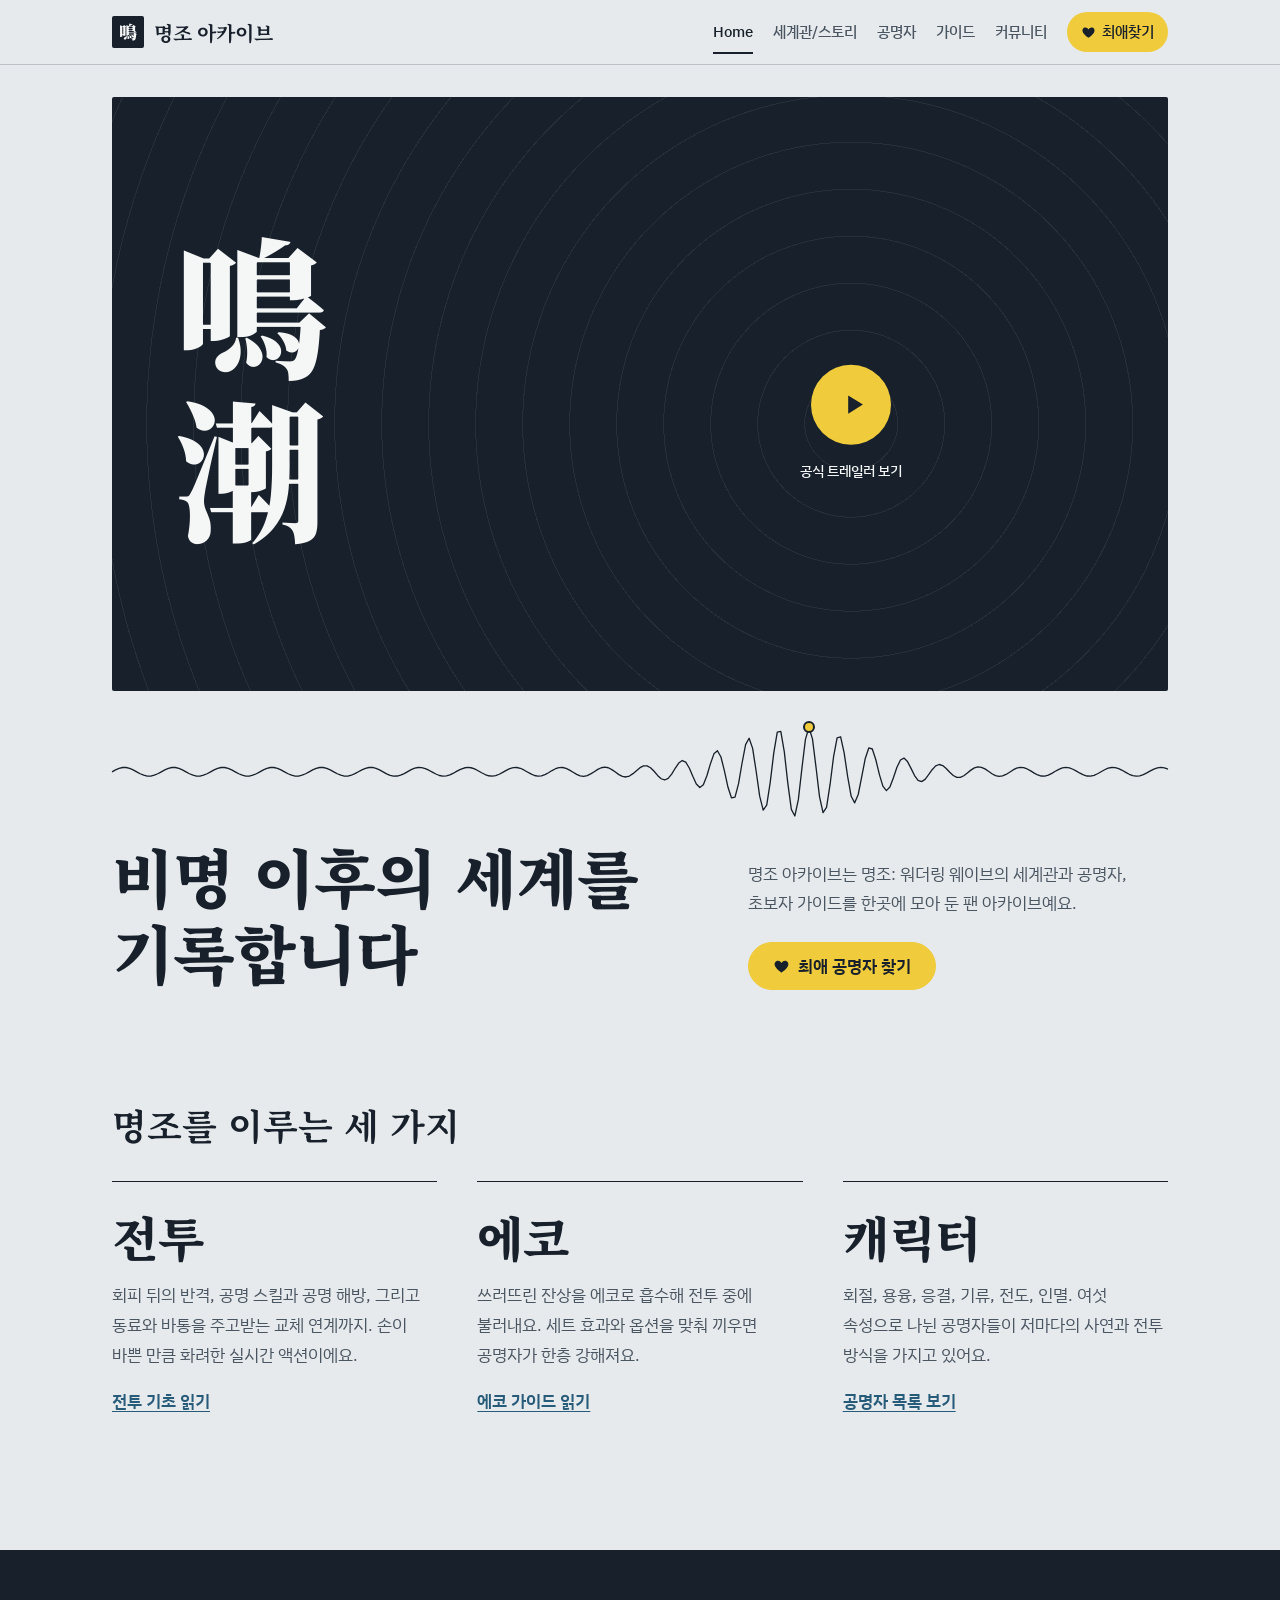
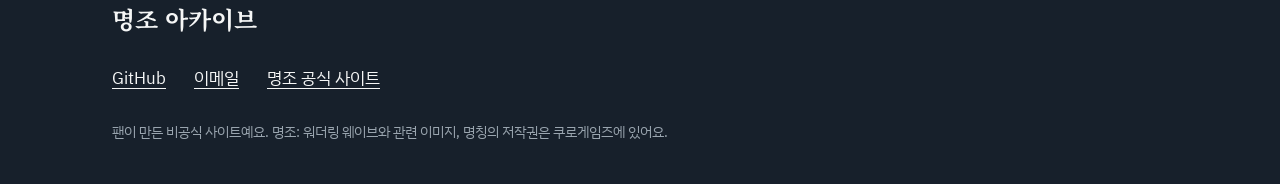
==== commit 5a2c5c94: "Redesign 명조 아카이브 around serif type and a waveform motif The whole site is rebuilt on one design syst" ====
--- a/index.html
+++ b/index.html
@@ -4,92 +4,97 @@
   <meta charset="UTF-8">
   <meta name="viewport" content="width=device-width, initial-scale=1.0">
   <title>명조 아카이브</title>
+  <meta name="description" content="명조: 워더링 웨이브 세계관, 공명자, 초보자 가이드를 모은 팬 아카이브">
+  <link rel="preconnect" href="https://fonts.googleapis.com">
+  <link rel="preconnect" href="https://fonts.gstatic.com" crossorigin>
+  <link rel="stylesheet" href="https://fonts.googleapis.com/css2?family=IBM+Plex+Sans+KR:wght@400;500;600&family=Noto+Serif+KR:wght@500;700;900&display=swap">
   <link rel="stylesheet" href="style.css">
 </head>
-<body class="theme-home">
+<body>
+  <a class="skip-link" href="#main">본문으로 건너뛰기</a>
+
   <header class="site-header">
-    <h1 class="logo">
-      <a href="index.html">
-        <span class="logo-mark" aria-hidden="true">鳴</span>
-        <span class="logo-text">명조 아카이브<small>WUTHERING WAVES ARCHIVE</small></span>
+    <div class="wrap header-inner">
+      <a class="brand" href="index.html">
+        <span class="brand-seal" aria-hidden="true">鳴</span>
+        <span class="brand-name">명조 아카이브</span>
       </a>
-    </h1>
-    <nav class="gnb">
-      <ul>
-        <li><a href="index.html" class="active">Home</a></li>
-        <li><a href="info.html">세계관 / 스토리</a></li>
+      <nav class="gnb" aria-label="주요 메뉴">
+        <ul>
+        <li><a href="index.html" aria-current="page">Home</a></li>
+        <li><a href="info.html">세계관/스토리</a></li>
         <li><a href="char.html">공명자</a></li>
         <li><a href="guide.html">가이드</a></li>
         <li><a href="community.html">커뮤니티</a></li>
-        <li><a href="play.html" class="nav-fav"><span aria-hidden="true">♥</span> 최애찾기</a></li>
-      </ul>
-    </nav>
+        <li><a class="nav-fav" href="play.html"><svg class="icon" viewBox="0 0 24 24" aria-hidden="true" focusable="false"><path d="M12 20.5s-7.5-4.6-9.3-9.6C1.4 7.4 3.6 4 7 4c2 0 3.6 1.1 5 3 1.4-1.9 3-3 5-3 3.4 0 5.6 3.4 4.3 6.9-1.8 5-9.3 9.6-9.3 9.6z"/></svg><span>최애찾기</span></a></li>
+        </ul>
+      </nav>
+    </div>
   </header>
 
-  <main>
-    <section class="hero">
-      <div class="hero-copy">
-        <p class="eyebrow">WUTHERING WAVES · FAN ARCHIVE</p>
-        <h2 class="hero-title">비명 이후의 세계,<br>기억을 찾아 떠나는 방랑자</h2>
+  <main id="main" class="wrap">
+    <section class="hero" aria-labelledby="hero-title">
+      <!-- ① 트레일러 (16:9)
+           영상을 바로 넣으려면 이 a 태그를
+           <div class="trailer"><iframe src="https://www.youtube.com/embed/영상ID" title="명조 트레일러" allowfullscreen></iframe></div>
+           로 바꾸면 된다. -->
+      <a class="trailer" href="https://www.youtube.com/@WutheringWaves" target="_blank" rel="noopener">
+        <span class="trailer-glyph" aria-hidden="true">鳴潮</span>
+        <span class="trailer-play">
+          <span class="play-dot" aria-hidden="true"><svg viewBox="0 0 24 24" focusable="false"><path d="M8 5.5v13l10.5-6.5z"/></svg></span>
+          <span class="play-label">공식 트레일러 보기<span class="sr-only"> (유튜브, 새 창)</span></span>
+        </span>
+      </a>
+
+      <div class="tide" aria-hidden="true">
+        <svg class="tideline" viewBox="0 0 1200 120" focusable="false"><path pathLength="1" d="M0 60.0 L4 57.8 L8 56.1 L12 55.1 L16 55.1 L20 56.1 L24 57.8 L28 60.0 L32 62.2 L36 63.9 L40 64.9 L44 64.9 L48 63.9 L52 62.2 L56 60.0 L60 57.8 L64 56.1 L68 55.1 L72 55.1 L76 56.1 L80 57.8 L84 60.0 L88 62.2 L92 63.9 L96 64.9 L100 64.9 L104 63.9 L108 62.2 L112 60.0 L116 57.8 L120 56.1 L124 55.1 L128 55.1 L132 56.1 L136 57.8 L140 60.0 L144 62.2 L148 63.9 L152 64.9 L156 64.9 L160 63.9 L164 62.2 L168 60.0 L172 57.8 L176 56.1 L180 55.1 L184 55.1 L188 56.1 L192 57.8 L196 60.0 L200 62.2 L204 63.9 L208 64.9 L212 64.9 L216 63.9 L220 62.2 L224 60.0 L228 57.8 L232 56.1 L236 55.1 L240 55.1 L244 56.1 L248 57.9 L252 60.0 L256 62.2 L260 63.9 L264 64.9 L268 64.9 L272 63.9 L276 62.1 L280 59.9 L284 57.8 L288 56.0 L292 55.1 L296 55.1 L300 56.2 L304 57.9 L308 60.1 L312 62.3 L316 64.0 L320 64.9 L324 64.8 L328 63.8 L332 62.0 L336 59.8 L340 57.6 L344 55.9 L348 55.1 L352 55.2 L356 56.3 L360 58.2 L364 60.4 L368 62.5 L372 64.2 L376 65.0 L380 64.7 L384 63.5 L388 61.6 L392 59.3 L396 57.2 L400 55.7 L404 55.0 L408 55.4 L412 56.7 L416 58.8 L420 61.1 L424 63.1 L428 64.5 L432 65.0 L436 64.4 L440 62.8 L444 60.7 L448 58.4 L452 56.4 L456 55.2 L460 55.1 L464 56.0 L468 57.9 L472 60.2 L476 62.4 L480 64.2 L484 65.0 L488 64.6 L492 63.2 L496 61.1 L500 58.6 L504 56.5 L508 55.2 L512 55.1 L516 56.1 L520 58.1 L524 60.5 L528 62.9 L532 64.6 L536 65.1 L540 64.3 L544 62.4 L548 59.9 L552 57.3 L556 55.4 L560 54.7 L564 55.4 L568 57.5 L572 60.3 L576 63.2 L580 65.2 L584 65.9 L588 64.8 L592 62.1 L596 58.7 L600 55.3 L604 53.2 L608 53.2 L612 55.4 L616 59.4 L620 64.1 L624 67.9 L628 69.3 L632 67.5 L636 62.6 L640 56.0 L644 50.1 L648 47.2 L652 49.1 L656 55.7 L660 65.1 L664 73.8 L668 77.8 L672 74.6 L676 64.5 L680 51.0 L684 39.6 L688 36.1 L692 43.2 L696 59.2 L700 77.6 L704 89.7 L708 88.7 L712 73.5 L716 50.0 L720 29.1 L724 21.9 L728 33.4 L732 59.4 L736 87.7 L740 103.6 L744 97.9 L748 72.1 L752 38.7 L756 14.9 L760 14.0 L764 37.3 L768 73.1 L772 102.7 L776 110.2 L780 91.4 L784 56.1 L788 23.1 L792 9.7 L796 22.6 L800 54.5 L804 88.2 L808 106.4 L812 100.4 L816 74.4 L820 42.7 L824 21.4 L828 20.2 L832 38.4 L836 65.5 L840 87.8 L844 95.3 L848 85.8 L852 65.6 L856 44.8 L860 32.9 L864 34.1 L868 46.3 L872 62.9 L876 76.3 L880 81.4 L884 77.3 L888 66.7 L892 54.9 L896 46.6 L900 44.4 L904 48.4 L908 56.1 L912 64.3 L916 69.8 L920 71.2 L924 68.6 L928 63.3 L932 57.6 L936 53.3 L940 51.7 L944 52.9 L948 56.3 L952 60.5 L956 64.2 L960 66.3 L964 66.3 L968 64.5 L972 61.4 L976 58.1 L980 55.6 L984 54.4 L988 54.9 L992 56.7 L996 59.4 L1000 62.2 L1004 64.3 L1008 65.2 L1012 64.7 L1016 63.0 L1020 60.5 L1024 57.9 L1028 55.9 L1032 55.0 L1036 55.3 L1040 56.8 L1044 59.0 L1048 61.5 L1052 63.6 L1056 64.8 L1060 64.9 L1064 63.8 L1068 61.8 L1072 59.4 L1076 57.2 L1080 55.6 L1084 55.0 L1088 55.5 L1092 57.1 L1096 59.3 L1100 61.6 L1104 63.6 L1108 64.8 L1112 64.9 L1116 64.0 L1120 62.2 L1124 59.9 L1128 57.7 L1132 55.9 L1136 55.1 L1140 55.2 L1144 56.4 L1148 58.3 L1152 60.6 L1156 62.8 L1160 64.3 L1164 65.0 L1168 64.6 L1172 63.3 L1176 61.3 L1180 59.0 L1184 57.0 L1188 55.5 L1192 55.0 L1196 55.5 L1200 56.9"/></svg>
+        <span class="tide-peak"></span>
       </div>
 
-      <!-- ① 트레일러 (16:9) -->
-      <div class="trailer">
-        <h2 class="section-title">트레일러</h2>
-        <!-- 영상을 직접 넣으려면 아래 a 태그 대신
-             <iframe src="https://www.youtube.com/embed/영상ID" title="명조 트레일러" allowfullscreen></iframe>
-             를 .video-frame 안에 넣으면 된다. -->
-        <a class="video-frame" href="https://www.youtube.com/@WutheringWaves" target="_blank" rel="noopener">
-          <span class="play-btn" aria-hidden="true">▶</span>
-          <span class="video-caption">공식 유튜브에서 트레일러 보기</span>
-        </a>
-      </div>
-
-      <div class="intro">
-        <!-- ② 웹페이지 설명 -->
-        <p class="intro-line">
-          <strong>명조 아카이브</strong>는 명조: 워더링 웨이브의 세계관, 공명자, 초보자 가이드와 팬 커뮤니티를 한곳에 모은 비공식 팬 아카이브입니다.
-        </p>
-        <!-- ③ 최애찾기 링크 -->
-        <a class="cta" href="play.html"><span aria-hidden="true">♥</span> 최애찾기 시작</a>
-        <p class="cta-note">16명의 공명자 중 나의 최애는 누구? 이상형 월드컵으로 찾아보세요.</p>
+      <div class="hero-text">
+        <h1 id="hero-title">비명 이후의 세계를<br>기록합니다</h1>
+        <div class="hero-side">
+          <!-- ② 웹페이지 설명 -->
+          <p>명조 아카이브는 명조: 워더링 웨이브의 세계관과 공명자, 초보자 가이드를 한곳에 모아 둔 팬 아카이브예요.</p>
+          <!-- ③ 최애찾기 링크 -->
+          <a class="btn-fav" href="play.html"><svg class="icon" viewBox="0 0 24 24" aria-hidden="true" focusable="false"><path d="M12 20.5s-7.5-4.6-9.3-9.6C1.4 7.4 3.6 4 7 4c2 0 3.6 1.1 5 3 1.4-1.9 3-3 5-3 3.4 0 5.6 3.4 4.3 6.9-1.8 5-9.3 9.6-9.3 9.6z"/></svg>최애 공명자 찾기</a>
+        </div>
       </div>
     </section>
 
-    <section class="features">
-      <h2 class="section-title">핵심 매력</h2>
-      <div class="feature-grid">
-        <article class="card">
-          <span class="card-icon">⚔</span>
+    <section class="block" aria-labelledby="pillars-title">
+      <h2 id="pillars-title" class="section-title">명조를 이루는 세 가지</h2>
+      <div class="pillars">
+        <article class="pillar">
           <h3>전투</h3>
-          <p>회피와 반격, 공명 스킬과 공명 해방, 캐릭터 교체 연계까지. 빠르고 화려한 액션 전투를 즐겨 보세요.</p>
-          <a class="card-link" href="guide.html#combat">전투 기초 보기 →</a>
+          <p>회피 뒤의 반격, 공명 스킬과 공명 해방, 그리고 동료와 바통을 주고받는 교체 연계까지. 손이 바쁜 만큼 화려한 실시간 액션이에요.</p>
+          <a class="text-link" href="guide.html#combat">전투 기초 읽기</a>
         </article>
-        <article class="card">
-          <span class="card-icon">◈</span>
+        <article class="pillar">
           <h3>에코</h3>
-          <p>쓰러뜨린 잔상을 에코로 흡수해 전투에 소환하고, 세트 효과와 옵션을 맞춰 공명자를 강화합니다.</p>
-          <a class="card-link" href="guide.html#echo">에코 가이드 보기 →</a>
+          <p>쓰러뜨린 잔상을 에코로 흡수해 전투 중에 불러내요. 세트 효과와 옵션을 맞춰 끼우면 공명자가 한층 강해져요.</p>
+          <a class="text-link" href="guide.html#echo">에코 가이드 읽기</a>
         </article>
-        <article class="card">
-          <span class="card-icon">✦</span>
+        <article class="pillar">
           <h3>캐릭터</h3>
-          <p>회절, 용융, 응결, 기류, 전도, 인멸. 여섯 속성의 개성 넘치는 공명자들을 만나 보세요.</p>
-          <a class="card-link" href="char.html">공명자 목록 보기 →</a>
+          <p>회절, 용융, 응결, 기류, 전도, 인멸. 여섯 속성으로 나뉜 공명자들이 저마다의 사연과 전투 방식을 가지고 있어요.</p>
+          <a class="text-link" href="char.html">공명자 목록 보기</a>
         </article>
       </div>
     </section>
   </main>
 
   <footer class="site-footer">
-    <nav class="footer-links">
-      <a href="https://github.com/seongyun09/Web_programming_project" target="_blank" rel="noopener">GitHub</a>
-      <a href="mailto:example@example.com">이메일</a>
-      <a href="https://wutheringwaves.kurogames.com/" target="_blank" rel="noopener">명조 공식 사이트</a>
-    </nav>
-    <p class="copyright">
-      &copy; 2026 명조 아카이브 (팬메이드 비공식 페이지). 명조: 워더링 웨이브의 저작권은 쿠로게임즈에 있습니다.
-    </p>
+    <div class="wrap">
+      <p class="footer-brand">명조 아카이브</p>
+      <ul class="footer-links">
+        <li><a href="https://github.com/seongyun09/Web_programming_project" target="_blank" rel="noopener">GitHub<span class="sr-only"> (새 창)</span></a></li>
+        <li><a href="mailto:example@example.com">이메일</a></li>
+        <li><a href="https://wutheringwaves.kurogames.com/" target="_blank" rel="noopener">명조 공식 사이트<span class="sr-only"> (새 창)</span></a></li>
+      </ul>
+      <p class="footer-note">팬이 만든 비공식 사이트예요. 명조: 워더링 웨이브와 관련 이미지, 명칭의 저작권은 쿠로게임즈에 있어요.</p>
+    </div>
   </footer>
+
 </body>
 </html>
--- a/style.css
+++ b/style.css
@@ -1,961 +1,1449 @@
-/* ===== 디자인 토큰 ===== */
+/* =========================================================
+   명조 아카이브
+   "명조"는 한글 명조체이기도 하다. 제목은 명조체(Noto Serif KR),
+   본문은 IBM Plex Sans KR. 바탕은 게임 UI의 옅은 안개빛,
+   노랑은 최애찾기 버튼과 물결선의 꼭짓점에만 쓴다.
+   ========================================================= */
+
 :root {
-  --bg: #0a0e17;
-  --bg-elev: #111826;
-  --border: #1f2a3d;
-  --text: #e6edf7;
-  --text-muted: #8a97ab;
-  --neon-blue: #3ad1ff;
-  --gold: #f2c14e;
-  --radius: 12px;
+  /* 색 */
+  --mist: #e6eaec;      /* 페이지 바탕 */
+  --paper: #f5f6f6;     /* 올라온 면 */
+  --ink: #17202b;       /* 글자, 선, 어두운 틀 */
+  --ink-soft: #4a5562;  /* 보조 글자 */
+  --line: #bcc4ca;      /* 구분선 */
+  --tide: #275b7a;      /* 링크, 포커스 */
+  --sonance: #f0cb3c;   /* 강조 채움 (게임 UI의 노랑) */
+  --sonance-deep: #e2b922;
+
+  /* 여섯 속성: 속성 표시에만 쓴다 */
+  --spectro: #d9b400;
+  --fusion: #d9542a;
+  --glacio: #3592cf;
+  --aero: #22a27a;
+  --electro: #8a5fdc;
+  --havoc: #bd3169;
+
+  /* 글꼴 */
+  --serif: "Noto Serif KR", "Nanum Myeongjo", "AppleMyungjo", serif;
+  --sans: "IBM Plex Sans KR", "Apple SD Gothic Neo", "Malgun Gothic", sans-serif;
+
+  /* 글자 크기: 12, 14, 17, 21, 24, 36, 48, 64px 단계 */
+  --fs-xs: 0.75rem;
+  --fs-sm: 0.875rem;
+  --fs-base: 1.0625rem;
+  --fs-md: 1.3125rem;
+  --fs-lg: 1.5rem;
+  --fs-xl: clamp(1.75rem, 3.2vw, 2.25rem);
+  --fs-2xl: clamp(2.25rem, 5vw, 3rem);
+  --fs-3xl: clamp(2.25rem, 5.6vw, 4rem);
+
+  /* 간격 */
   --gutter: 16px;
-
-  /* 게임 속 6가지 속성 색 */
-  --spectro: #f5d34a; /* 회절 */
-  --fusion: #ff6a3d;  /* 용융 */
-  --glacio: #4fc3ff;  /* 응결 */
-  --aero: #3ee6a8;    /* 기류 */
-  --electro: #a77bff; /* 전도 */
-  --havoc: #ff4f9a;   /* 인멸 */
-
-  --accent: var(--neon-blue);
-  --rainbow: linear-gradient(90deg, var(--spectro), var(--fusion), var(--havoc), var(--electro), var(--glacio), var(--aero));
-}
-
-/* 페이지마다 대표 속성 색을 하나씩 */
-.theme-home { --accent: var(--spectro); }
-.theme-info { --accent: var(--havoc); }
-.theme-char { --accent: var(--fusion); }
-.theme-guide { --accent: var(--aero); }
-.theme-community { --accent: var(--electro); }
-.theme-play { --accent: var(--glacio); }
+  --block: clamp(64px, 9vw, 112px);
+
+  /* 움직임: 빠르게 출발해 부드럽게 멈추는 곡선 */
+  --ease-out: cubic-bezier(0.22, 1, 0.36, 1);
+  --ease-in-out: cubic-bezier(0.65, 0, 0.35, 1);
+  --dur-fast: 140ms;
+  --dur: 220ms;
+  --dur-slow: 1800ms;
+
+  color-scheme: light;
+  interpolate-size: allow-keywords;
+}
 
 /* ===== 기본 ===== */
-* {
+*,
+*::before,
+*::after {
   box-sizing: border-box;
+}
+
+html {
+  scroll-padding-top: 96px;
+}
+
+body {
   margin: 0;
-  padding: 0;
-}
-
-body {
-  background:
-    radial-gradient(ellipse at 10% 0%, color-mix(in srgb, var(--accent) 16%, transparent), transparent 45%),
-    radial-gradient(ellipse at 95% 30%, rgba(167, 123, 255, 0.12), transparent 45%),
-    radial-gradient(ellipse at 20% 90%, rgba(62, 230, 168, 0.08), transparent 45%),
-    linear-gradient(rgba(255, 255, 255, 0.025) 1px, transparent 1px) 0 0 / 40px 40px,
-    linear-gradient(90deg, rgba(255, 255, 255, 0.025) 1px, transparent 1px) 0 0 / 40px 40px,
-    var(--bg);
-  background-attachment: fixed;
-  color: var(--text);
-  font-family: "Pretendard", "Noto Sans KR", system-ui, sans-serif;
-  line-height: 1.6;
-  min-height: 100vh;
+  background: var(--mist);
+  color: var(--ink);
+  font-family: var(--sans);
+  font-size: var(--fs-base);
+  line-height: 1.75;
+  word-break: keep-all;
+  overflow-wrap: break-word;
+  -webkit-font-smoothing: antialiased;
+}
+
+h1,
+h2,
+h3 {
+  margin: 0;
+  font-family: var(--serif);
+  line-height: 1.3;
+}
+
+p {
+  margin: 0;
 }
 
 a {
   color: inherit;
-  text-decoration: none;
-}
-
-ul {
-  list-style: none;
-}
-
-img {
+}
+
+img,
+svg {
+  display: block;
   max-width: 100%;
-  display: block;
-}
-
-/* ===== 헤더 (Sticky, 반투명) ===== */
+}
+
+::selection {
+  background: var(--sonance);
+  color: var(--ink);
+}
+
+:focus-visible {
+  outline: 3px solid var(--tide);
+  outline-offset: 3px;
+}
+
+[hidden] {
+  display: none !important;
+}
+
+.sr-only {
+  position: absolute;
+  width: 1px;
+  height: 1px;
+  padding: 0;
+  margin: -1px;
+  overflow: hidden;
+  clip: rect(0 0 0 0);
+  white-space: nowrap;
+  border: 0;
+}
+
+.wrap {
+  width: 100%;
+  max-width: 1120px;
+  margin-inline: auto;
+  padding-inline: var(--gutter);
+}
+
+.skip-link {
+  position: absolute;
+  left: var(--gutter);
+  top: 8px;
+  z-index: 200;
+  padding: 10px 16px;
+  background: var(--ink);
+  color: var(--paper);
+  transform: translateY(-160%);
+  transition: transform var(--dur) var(--ease-out);
+}
+
+.skip-link:focus {
+  transform: none;
+}
+
+.icon {
+  width: 1em;
+  height: 1em;
+  fill: currentColor;
+  flex: none;
+}
+
+/* ===== 헤더 ===== */
 .site-header {
   position: sticky;
   top: 0;
   z-index: 100;
+  background: color-mix(in srgb, var(--mist) 92%, transparent);
+  backdrop-filter: blur(8px);
+  border-bottom: 1px solid var(--line);
+}
+
+.header-inner {
   display: flex;
   flex-wrap: wrap;
   align-items: center;
   justify-content: space-between;
-  gap: 12px;
-  padding: 12px var(--gutter);
-  background: rgba(10, 14, 23, 0.7);
-  backdrop-filter: blur(10px);
-  border-bottom: 1px solid var(--border);
-}
-
-/* 헤더 아래 속성 색 띠 */
-.site-header::after {
+  gap: 4px 24px;
+  padding-block: 10px;
+}
+
+.brand {
+  display: inline-flex;
+  align-items: center;
+  gap: 10px;
+  min-height: 44px;
+  text-decoration: none;
+}
+
+.brand-seal {
+  display: grid;
+  place-items: center;
+  width: 32px;
+  height: 32px;
+  background: var(--ink);
+  color: var(--paper);
+  font-family: var(--serif);
+  font-weight: 900;
+  font-size: 1.125rem;
+  border-radius: 2px;
+}
+
+.brand-name {
+  font-family: var(--serif);
+  font-weight: 700;
+  font-size: 1.25rem;
+  letter-spacing: -0.01em;
+}
+
+.gnb ul {
+  display: flex;
+  align-items: center;
+  gap: 4px 20px;
+  margin: 0;
+  padding: 0;
+  list-style: none;
+}
+
+.gnb a {
+  display: inline-flex;
+  align-items: center;
+  min-height: 44px;
+  font-size: 0.9375rem;
+  font-weight: 500;
+  color: var(--ink-soft);
+  text-decoration: none;
+  white-space: nowrap;
+  transition: color var(--dur-fast) var(--ease-out);
+}
+
+.gnb a:hover {
+  color: var(--ink);
+}
+
+.gnb a[aria-current="page"] {
+  color: var(--ink);
+  box-shadow: inset 0 -2px 0 var(--ink);
+}
+
+/* 최애찾기: 메뉴 끝의 아이콘 버튼 */
+.gnb .nav-fav {
+  gap: 6px;
+  min-height: 40px;
+  padding: 0 14px;
+  background: var(--sonance);
+  color: var(--ink);
+  border-radius: 999px;
+  box-shadow: none;
+  transition: background-color var(--dur-fast) var(--ease-out);
+}
+
+.gnb .nav-fav:hover {
+  background: var(--sonance-deep);
+}
+
+.gnb .nav-fav[aria-current="page"] {
+  box-shadow: 0 0 0 2px var(--mist), 0 0 0 3px var(--ink);
+}
+
+/* ===== 버튼과 링크 ===== */
+.btn,
+.btn-fav {
+  display: inline-flex;
+  align-items: center;
+  justify-content: center;
+  gap: 8px;
+  min-height: 48px;
+  padding: 0 24px;
+  border: 1px solid var(--ink);
+  border-radius: 3px;
+  background: var(--ink);
+  color: var(--paper);
+  font: inherit;
+  font-weight: 600;
+  text-decoration: none;
+  cursor: pointer;
+  transition:
+    background-color var(--dur-fast) var(--ease-out),
+    transform var(--dur-fast) var(--ease-out);
+}
+
+.btn:hover {
+  background: #26323f;
+}
+
+.btn:active,
+.btn-fav:active {
+  transform: scale(0.97);
+}
+
+.btn-ghost {
+  background: transparent;
+  color: var(--ink);
+}
+
+.btn-ghost:hover {
+  background: var(--paper);
+}
+
+.btn-fav {
+  border-color: var(--sonance);
+  border-radius: 999px;
+  background: var(--sonance);
+  color: var(--ink);
+}
+
+.btn-fav:hover {
+  background: var(--sonance-deep);
+  border-color: var(--sonance-deep);
+}
+
+.text-link {
+  color: var(--tide);
+  font-weight: 600;
+  text-decoration: underline;
+  text-decoration-thickness: 1px;
+  text-underline-offset: 4px;
+  transition: text-decoration-thickness var(--dur-fast) var(--ease-out);
+}
+
+.text-link:hover {
+  text-decoration-thickness: 2px;
+}
+
+/* ===== 공통 블록 ===== */
+.block {
+  margin-top: var(--block);
+}
+
+.section-title {
+  font-size: var(--fs-xl);
+  font-weight: 700;
+  margin-bottom: 32px;
+}
+
+.section-note {
+  margin: -16px 0 24px;
+  color: var(--ink-soft);
+  font-size: var(--fs-sm);
+}
+
+.roster-area .section-note {
+  margin: 24px 0 0;
+}
+
+.prose {
+  max-width: 40em;
+}
+
+.prose p + p {
+  margin-top: 1em;
+}
+
+.prose .text-link {
+  display: inline-block;
+  margin-top: 16px;
+}
+
+/* ===== 메인: 트레일러 ===== */
+.hero {
+  padding-top: 32px;
+}
+
+.trailer {
+  position: relative;
+  display: block;
+  aspect-ratio: 16 / 9;
+  overflow: hidden;
+  border-radius: 2px;
+  background:
+    repeating-radial-gradient(circle at 70% 55%, transparent 0 46px, rgb(245 246 246 / 0.07) 46px 47px),
+    var(--ink);
+  color: var(--paper);
+  text-decoration: none;
+}
+
+.trailer iframe {
+  width: 100%;
+  height: 100%;
+  border: 0;
+}
+
+.trailer-glyph {
+  position: absolute;
+  left: 6%;
+  top: 50%;
+  transform: translateY(-50%);
+  writing-mode: vertical-rl;
+  font-family: var(--serif);
+  font-weight: 900;
+  font-size: clamp(3rem, 13vw, 9.5rem);
+  line-height: 1;
+  letter-spacing: 0.08em;
+}
+
+.trailer-play {
+  position: absolute;
+  left: 70%;
+  top: 55%;
+  transform: translate(-50%, -50%);
+  display: flex;
+  flex-direction: column;
+  align-items: center;
+  gap: 14px;
+}
+
+.play-dot {
+  display: grid;
+  place-items: center;
+  width: clamp(56px, 8vw, 80px);
+  aspect-ratio: 1;
+  border-radius: 50%;
+  background: var(--sonance);
+  color: var(--ink);
+  transition: transform var(--dur) var(--ease-out);
+}
+
+.play-dot svg {
+  width: 42%;
+  fill: currentColor;
+  margin-left: 6%;
+}
+
+.play-label {
+  font-size: var(--fs-sm);
+  font-weight: 500;
+}
+
+.trailer:hover .play-dot,
+.trailer:focus-visible .play-dot,
+.media-frame:hover .play-dot,
+.media-frame:focus-visible .play-dot {
+  transform: scale(1.08);
+}
+
+/* ===== 메인: 물결선 (이 사이트의 단 하나의 큰 움직임) ===== */
+.tide {
+  position: relative;
+  margin: 28px 0 12px;
+}
+
+.tideline {
+  width: 100%;
+  height: auto;
+  overflow: visible;
+}
+
+.tideline path {
+  fill: none;
+  stroke: var(--ink);
+  stroke-width: 1.5;
+  stroke-linejoin: round;
+  stroke-dasharray: 1;
+  stroke-dashoffset: 1;
+  animation: tide-draw var(--dur-slow) var(--ease-in-out) 200ms forwards;
+}
+
+/* 파형이 가장 높이 솟는 지점 (build 스크립트가 계산한 위치) */
+.tide-peak {
+  position: absolute;
+  left: 66%;
+  top: 8%;
+  width: 12px;
+  height: 12px;
+  margin: -6px 0 0 -6px;
+  border: 2px solid var(--ink);
+  border-radius: 50%;
+  background: var(--sonance);
+  opacity: 0;
+  animation: peak-in 400ms var(--ease-out) 1500ms forwards;
+}
+
+@keyframes tide-draw {
+  to { stroke-dashoffset: 0; }
+}
+
+@keyframes peak-in {
+  from { opacity: 0; transform: scale(0.4); }
+  to { opacity: 1; transform: none; }
+}
+
+.hero-text {
+  display: grid;
+  gap: 24px;
+}
+
+.hero-text h1 {
+  font-size: var(--fs-3xl);
+  font-weight: 900;
+  line-height: 1.2;
+  letter-spacing: -0.015em;
+}
+
+.hero-side p {
+  max-width: 30em;
+  color: var(--ink-soft);
+  margin-bottom: 24px;
+}
+
+/* ===== 메인: 세 가지 ===== */
+.pillars {
+  display: grid;
+  gap: 32px;
+}
+
+.pillar {
+  padding-top: 24px;
+  border-top: 1px solid var(--ink);
+}
+
+.pillar h3 {
+  font-size: var(--fs-2xl);
+  font-weight: 900;
+  margin-bottom: 12px;
+}
+
+.pillar p {
+  color: var(--ink-soft);
+  margin-bottom: 16px;
+}
+
+/* ===== 서브 페이지 머리 ===== */
+.page-head {
+  padding-top: 48px;
+}
+
+.page-head + .block {
+  margin-top: clamp(40px, 6vw, 72px);
+}
+
+.page-head h1 {
+  font-size: var(--fs-3xl);
+  font-weight: 900;
+  letter-spacing: -0.015em;
+  margin-bottom: 12px;
+}
+
+.lede {
+  max-width: 34em;
+  font-size: var(--fs-md);
+  line-height: 1.7;
+  color: var(--ink-soft);
+}
+
+.page-wave {
+  height: 40px;
+  margin: 32px 0 16px;
+  background: url("wave.svg") left center / 100% 100% no-repeat;
+}
+
+.toc ul {
+  display: flex;
+  flex-wrap: wrap;
+  gap: 0 24px;
+  margin: 0;
+  padding: 0;
+  list-style: none;
+}
+
+.toc a {
+  display: inline-flex;
+  align-items: center;
+  min-height: 44px;
+  color: var(--tide);
+  font-weight: 500;
+  text-underline-offset: 4px;
+}
+
+/* ===== 세계관: 지역 ===== */
+.atlas {
+  margin: 0;
+}
+
+.atlas > div {
+  display: grid;
+  gap: 8px 40px;
+  padding: 28px 0;
+  border-top: 1px solid var(--line);
+}
+
+.atlas > div:last-child {
+  border-bottom: 1px solid var(--line);
+}
+
+.atlas dt {
+  font-family: var(--serif);
+  font-weight: 700;
+  font-size: var(--fs-lg);
+  line-height: 1.3;
+}
+
+.atlas-sub {
+  display: block;
+  margin-top: 4px;
+  font-family: var(--sans);
+  font-weight: 400;
+  font-size: var(--fs-sm);
+  color: var(--ink-soft);
+}
+
+.atlas dd {
+  margin: 0;
+  max-width: 36em;
+}
+
+/* ===== 세계관: 스토리 연표 ===== */
+.chapters {
+  margin: 0;
+  padding: 0;
+  list-style: none;
+}
+
+.chapters li {
+  position: relative;
+  padding-left: 36px;
+}
+
+/* 연표의 세로줄과 점 */
+.chapters li::before {
+  content: "";
+  position: absolute;
+  left: 5px;
+  top: 0;
+  bottom: 0;
+  width: 1px;
+  background: var(--line);
+}
+
+.chapters li:first-child::before { top: 30px; }
+.chapters li:last-child::before { bottom: auto; height: 30px; }
+
+.chapters li::after {
   content: "";
   position: absolute;
   left: 0;
-  right: 0;
-  bottom: -1px;
-  height: 2px;
-  background: var(--rainbow);
-  opacity: 0.8;
-}
-
-.logo a {
-  font-size: 1.1rem;
-  font-weight: 800;
-  letter-spacing: 0.02em;
-  background: linear-gradient(90deg, var(--spectro), var(--fusion));
-  -webkit-background-clip: text;
-  background-clip: text;
-  color: transparent;
-}
-
-.gnb ul {
+  top: 27px;
+  width: 11px;
+  height: 11px;
+  border: 2px solid var(--ink);
+  border-radius: 50%;
+  background: var(--mist);
+}
+
+.chapters details {
+  border-bottom: 1px solid var(--line);
+}
+
+.chapters summary {
   display: flex;
   flex-wrap: wrap;
-  gap: 6px 16px;
-}
-
-.gnb a {
-  font-size: 0.95rem;
-  color: var(--text-muted);
-  padding: 4px 2px;
-  border-bottom: 2px solid transparent;
-  transition: color 0.2s, border-color 0.2s;
-}
-
-/* 메뉴마다 해당 페이지의 속성 색 */
-.gnb li:nth-child(1) a { --c: var(--spectro); }
-.gnb li:nth-child(2) a { --c: var(--havoc); }
-.gnb li:nth-child(3) a { --c: var(--fusion); }
-.gnb li:nth-child(4) a { --c: var(--aero); }
-.gnb li:nth-child(5) a { --c: var(--electro); }
-.gnb li:nth-child(6) a { --c: var(--glacio); }
-
-.gnb a:hover,
-.gnb a.active {
-  color: var(--c);
-  border-bottom-color: var(--c);
-  text-shadow: 0 0 10px color-mix(in srgb, var(--c) 50%, transparent);
-}
-
-/* ===== 공통 ===== */
-main {
-  max-width: 1080px;
-  margin: 0 auto;
-  padding: 32px var(--gutter) 48px;
-}
-
-section + section {
-  margin-top: 56px;
-}
-
-.section-title {
-  font-size: 1.4rem;
-  margin-bottom: 20px;
-  padding-left: 12px;
-  border-left: 3px solid var(--accent);
-  text-shadow: 0 0 12px color-mix(in srgb, var(--accent) 35%, transparent);
-}
-
-/* ===== 히어로 (트레일러 + 소개) ===== */
-.hero {
+  align-items: baseline;
+  gap: 4px 16px;
+  min-height: 60px;
+  padding: 14px 0;
+  cursor: pointer;
+  list-style: none;
+}
+
+.chapters summary::-webkit-details-marker {
+  display: none;
+}
+
+.chapters summary::after {
+  content: "";
+  width: 9px;
+  height: 9px;
+  margin-left: auto;
+  align-self: center;
+  border-right: 2px solid var(--ink);
+  border-bottom: 2px solid var(--ink);
+  transform: rotate(45deg);
+  transition: transform var(--dur) var(--ease-out);
+}
+
+.chapters details[open] summary::after {
+  transform: rotate(-135deg);
+}
+
+.ch-num {
+  font-family: var(--serif);
+  font-weight: 700;
+  color: var(--ink-soft);
+}
+
+.ch-title {
+  font-family: var(--serif);
+  font-weight: 700;
+  font-size: var(--fs-lg);
+}
+
+.spoiler {
+  padding: 0 8px;
+  border: 1px solid var(--ink-soft);
+  border-radius: 2px;
+  font-size: var(--fs-xs);
+  color: var(--ink-soft);
+}
+
+.chapters details::details-content {
+  block-size: 0;
+  overflow: clip;
+  transition:
+    block-size var(--dur) var(--ease-out),
+    content-visibility var(--dur) allow-discrete;
+}
+
+.chapters details[open]::details-content {
+  block-size: auto;
+}
+
+.ch-body {
+  max-width: 40em;
+  padding: 0 0 24px;
+}
+
+/* ===== 용어 ===== */
+.glossary {
+  display: grid;
+  gap: 28px 48px;
+  margin: 0;
+}
+
+.glossary > div {
+  padding-top: 16px;
+  border-top: 1px solid var(--line);
+}
+
+.glossary dt {
+  font-family: var(--serif);
+  font-weight: 700;
+  font-size: var(--fs-md);
+  margin-bottom: 6px;
+}
+
+.glossary dd {
+  margin: 0;
+  color: var(--ink-soft);
+}
+
+/* ===== 속성 표시 ===== */
+[data-el="spectro"] { --c: var(--spectro); }
+[data-el="fusion"] { --c: var(--fusion); }
+[data-el="glacio"] { --c: var(--glacio); }
+[data-el="aero"] { --c: var(--aero); }
+[data-el="electro"] { --c: var(--electro); }
+[data-el="havoc"] { --c: var(--havoc); }
+
+/* 커뮤니티 분류도 속성 색을 빌린다 */
+[data-cat="리뷰"] { --c: var(--spectro); }
+[data-cat="밈"] { --c: var(--havoc); }
+[data-cat="소식"] { --c: var(--glacio); }
+[data-cat="질문"] { --c: var(--aero); }
+
+.el-tag {
+  display: inline-flex;
+  align-items: center;
+  gap: 6px;
+  font-weight: 600;
+  color: var(--ink);
+}
+
+.el-tag::before {
+  content: "";
+  width: 8px;
+  height: 8px;
+  border-radius: 50%;
+  background: var(--c);
+}
+
+/* 도장 모양 이름 표식 */
+.seal {
+  display: grid;
+  place-items: center;
+  width: 56px;
+  height: 56px;
+  background: var(--c, var(--ink));
+  color: var(--paper);
+  font-family: var(--serif);
+  font-weight: 900;
+  font-size: 1.625rem;
+  line-height: 1;
+  border-radius: 2px;
+}
+
+[data-el="spectro"] .seal,
+.seal[data-el="spectro"] {
+  color: var(--ink);
+}
+
+.seal-lg {
+  width: 96px;
+  height: 96px;
+  font-size: 3rem;
+  margin: 0 auto 20px;
+}
+
+/* ===== 필터 칩 ===== */
+.filter {
+  display: flex;
+  flex-wrap: wrap;
+  gap: 8px;
+  margin: 0 0 24px;
+  padding: 0;
+  border: 0;
+}
+
+.chip {
+  display: inline-flex;
+  align-items: center;
+  gap: 8px;
+  min-height: 40px;
+  padding: 0 16px;
+  border: 1px solid var(--line);
+  border-radius: 999px;
+  background: var(--paper);
+  color: var(--ink);
+  font: inherit;
+  font-size: 0.9375rem;
+  font-weight: 500;
+  cursor: pointer;
+  transition:
+    background-color var(--dur-fast) var(--ease-out),
+    border-color var(--dur-fast) var(--ease-out),
+    color var(--dur-fast) var(--ease-out);
+}
+
+.chip:hover {
+  border-color: var(--ink);
+}
+
+.chip[data-el]::before,
+.chip[data-cat]::before {
+  content: "";
+  width: 8px;
+  height: 8px;
+  border-radius: 50%;
+  background: var(--c);
+}
+
+input:checked + .chip,
+.chip[aria-pressed="true"] {
+  background: var(--ink);
+  border-color: var(--ink);
+  color: var(--paper);
+}
+
+input:focus-visible + .chip {
+  outline: 3px solid var(--tide);
+  outline-offset: 2px;
+}
+
+/* ===== 공명자 목록 ===== */
+.roster {
+  display: grid;
+  margin: 0;
+  padding: 0;
+  list-style: none;
+}
+
+.res {
+  display: grid;
+  grid-template-columns: 56px 1fr;
+  gap: 20px;
+  padding: 28px 0;
+  border-top: 1px solid var(--line);
+}
+
+.res h3 {
+  font-size: var(--fs-lg);
+  font-weight: 700;
+  margin-bottom: 4px;
+}
+
+.res-meta {
+  display: flex;
+  flex-wrap: wrap;
+  gap: 2px 14px;
+  margin-bottom: 10px;
+  font-size: 0.9375rem;
+  color: var(--ink-soft);
+}
+
+.res-desc {
+  margin-bottom: 8px;
+}
+
+.res-tip {
+  font-size: 0.9375rem;
+  color: var(--ink-soft);
+}
+
+.res-tip strong {
+  margin-right: 6px;
+  color: var(--ink);
+}
+
+/* 고른 속성만 남기기 (스크립트 없이 라디오 버튼으로) */
+.roster-area:has(#f-spectro:checked) .res:not([data-el="spectro"]),
+.roster-area:has(#f-fusion:checked) .res:not([data-el="fusion"]),
+.roster-area:has(#f-glacio:checked) .res:not([data-el="glacio"]),
+.roster-area:has(#f-aero:checked) .res:not([data-el="aero"]),
+.roster-area:has(#f-electro:checked) .res:not([data-el="electro"]),
+.roster-area:has(#f-havoc:checked) .res:not([data-el="havoc"]) {
+  display: none;
+}
+
+.res:target {
+  background: linear-gradient(90deg, color-mix(in srgb, var(--sonance) 35%, transparent), transparent 70%);
+}
+
+/* ===== 가이드: 순서 ===== */
+.steps {
+  margin: 0;
+  padding: 0;
+  list-style: none;
+  counter-reset: step;
+}
+
+.steps > li {
+  counter-increment: step;
+  display: grid;
+  grid-template-columns: 48px 1fr;
+  gap: 16px;
+  padding: 28px 0;
+  border-top: 1px solid var(--line);
+}
+
+.steps > li::before {
+  content: counter(step);
+  font-family: var(--serif);
+  font-weight: 900;
+  font-size: var(--fs-2xl);
+  line-height: 1;
+}
+
+.steps h3 {
+  font-size: var(--fs-md);
+  font-weight: 700;
+  margin-bottom: 6px;
+}
+
+.steps p {
+  max-width: 38em;
+  color: var(--ink-soft);
+}
+
+/* ===== 가이드: 에코 코스트 막대 ===== */
+.cost {
+  margin: 32px 0;
+  max-width: 640px;
+}
+
+.cost-bar {
+  display: flex;
+  gap: 4px;
+  height: 56px;
+}
+
+.cost-seg {
+  flex: var(--cost);
+  display: grid;
+  place-items: center;
+  border-radius: 2px;
+  background: var(--ink);
+  color: var(--paper);
+  font-family: var(--serif);
+  font-weight: 700;
+}
+
+.cost-seg[data-cost="3"] { background: var(--tide); }
+.cost-seg[data-cost="1"] { background: var(--ink-soft); }
+
+.cost figcaption {
+  margin-top: 10px;
+  font-size: var(--fs-sm);
+  color: var(--ink-soft);
+}
+
+/* ===== 커뮤니티 ===== */
+.form {
+  display: grid;
+  gap: 20px;
+  max-width: 680px;
+}
+
+.form-row {
+  display: grid;
+  gap: 20px;
+}
+
+.form label {
+  display: grid;
+  gap: 6px;
+  font-size: 0.9375rem;
+  font-weight: 500;
+}
+
+.form input,
+.form select,
+.form textarea,
+.wc-setup select {
+  width: 100%;
+  min-height: 48px;
+  padding: 10px 14px;
+  border: 1px solid var(--line);
+  border-radius: 3px;
+  background: var(--paper);
+  color: var(--ink);
+  font: inherit;
+  font-weight: 400;
+  transition: border-color var(--dur-fast) var(--ease-out);
+}
+
+.form input:hover,
+.form select:hover,
+.form textarea:hover {
+  border-color: var(--ink-soft);
+}
+
+.form input:focus-visible,
+.form select:focus-visible,
+.form textarea:focus-visible {
+  border-color: var(--tide);
+  outline-offset: 0;
+}
+
+.form textarea {
+  min-height: 160px;
+  resize: vertical;
+}
+
+.form-actions {
+  display: flex;
+  flex-wrap: wrap;
+  align-items: center;
+  gap: 12px 20px;
+}
+
+.form-hint {
+  font-size: var(--fs-sm);
+  color: var(--ink-soft);
+}
+
+.post-list {
+  margin: 0;
+  padding: 0;
+  list-style: none;
+}
+
+.post {
+  padding: 24px 0;
+  border-top: 1px solid var(--line);
+}
+
+.post.is-new {
+  animation: post-in 360ms var(--ease-out);
+}
+
+@keyframes post-in {
+  from { opacity: 0; transform: translateY(-6px); }
+}
+
+.post-head {
+  display: flex;
+  flex-wrap: wrap;
+  align-items: center;
+  gap: 4px 14px;
+  font-size: var(--fs-sm);
+  color: var(--ink-soft);
+}
+
+.post-cat {
+  display: inline-flex;
+  align-items: center;
+  gap: 6px;
+  font-weight: 600;
+  color: var(--ink);
+}
+
+.post-cat::before {
+  content: "";
+  width: 8px;
+  height: 8px;
+  border-radius: 50%;
+  background: var(--c);
+}
+
+.post h3 {
+  margin: 6px 0 6px;
+  font-size: var(--fs-md);
+  font-weight: 700;
+}
+
+.post p {
+  max-width: 40em;
+  white-space: pre-wrap;
+}
+
+.post-delete {
+  margin-left: auto;
+  min-height: 32px;
+  padding: 0 4px;
+  border: 0;
+  background: none;
+  color: var(--ink-soft);
+  font: inherit;
+  font-size: var(--fs-sm);
+  cursor: pointer;
+}
+
+.post-delete:hover {
+  color: var(--ink);
+  text-decoration: underline;
+}
+
+.empty {
+  padding: 32px 0;
+  border-top: 1px solid var(--line);
+  color: var(--ink-soft);
+}
+
+/* ===== 최애찾기 ===== */
+.wc-setup {
+  display: flex;
+  flex-wrap: wrap;
+  align-items: center;
+  gap: 12px 16px;
+}
+
+.wc-setup label {
+  font-weight: 500;
+}
+
+.wc-setup select {
+  width: auto;
+  min-width: 120px;
+}
+
+.wc-status {
+  display: flex;
+  justify-content: space-between;
+  font-size: 0.9375rem;
+  font-weight: 500;
+  color: var(--ink-soft);
+}
+
+.wc-status #wc-round {
+  font-family: var(--serif);
+  font-weight: 700;
+  font-size: var(--fs-md);
+  color: var(--ink);
+}
+
+.progress {
+  height: 4px;
+  margin: 10px 0 24px;
+  background: var(--line);
+}
+
+.progress-bar {
+  width: 0;
+  height: 100%;
+  background: var(--ink);
+  transition: width var(--dur) var(--ease-out);
+}
+
+.wc-arena {
+  display: grid;
+  grid-template-columns: 1fr auto 1fr;
+  align-items: center;
+  gap: 12px;
+}
+
+.wc-pick {
+  display: flex;
+  flex-direction: column;
+  padding: 0;
+  overflow: hidden;
+  border: 1px solid var(--line);
+  border-radius: 2px;
+  background: var(--paper);
+  color: var(--ink);
+  font: inherit;
+  text-align: center;
+  cursor: pointer;
+  transition:
+    border-color var(--dur-fast) var(--ease-out),
+    transform var(--dur) var(--ease-out);
+}
+
+.wc-pick:hover {
+  border-color: var(--ink);
+  transform: translateY(-3px);
+}
+
+.wc-pick:active {
+  transform: scale(0.98);
+}
+
+.wc-pick.is-picked {
+  border-color: var(--ink);
+  transform: scale(1.02);
+}
+
+.wc-pick.is-dropped {
+  opacity: 0.4;
+}
+
+.wc-pick:disabled {
+  cursor: default;
+}
+
+.wc-face {
+  display: grid;
+  place-items: center;
+  aspect-ratio: 3 / 4;
+  background: var(--c, var(--ink));
+  color: var(--paper);
+  font-family: var(--serif);
+  font-weight: 900;
+  font-size: clamp(3rem, 11vw, 6.5rem);
+  line-height: 1;
+}
+
+.wc-pick[data-el="spectro"] .wc-face {
+  color: var(--ink);
+}
+
+.wc-name {
+  padding: 12px 8px 14px;
+  font-family: var(--serif);
+  font-weight: 700;
+  font-size: var(--fs-md);
+  line-height: 1.3;
+}
+
+.wc-name small {
+  display: block;
+  margin-top: 2px;
+  font-family: var(--sans);
+  font-weight: 400;
+  font-size: var(--fs-sm);
+  color: var(--ink-soft);
+}
+
+.wc-vs {
+  font-family: var(--serif);
+  font-weight: 900;
+  font-size: clamp(1.25rem, 4vw, 2.25rem);
+}
+
+.wc-result {
+  padding: 40px 24px;
+  border: 1px solid var(--line);
+  border-radius: 2px;
+  background: var(--paper);
+  text-align: center;
+  scroll-margin-top: 96px;
+  animation: post-in 360ms var(--ease-out);
+}
+
+.wc-result h3 {
+  font-size: var(--fs-md);
+  font-weight: 500;
+  margin-bottom: 24px;
+}
+
+.wc-result h3:focus {
+  outline: none;
+}
+
+.wc-result strong {
+  display: block;
+  margin-top: 4px;
+  font-size: var(--fs-2xl);
+  font-weight: 900;
+}
+
+.wc-actions {
+  display: flex;
+  flex-wrap: wrap;
+  justify-content: center;
+  gap: 12px;
+}
+
+.media {
   display: grid;
   gap: 24px;
-}
-
-.video-frame {
+  align-items: center;
+}
+
+.media-frame {
   position: relative;
+  display: grid;
+  place-items: center;
+  aspect-ratio: 16 / 9;
+  border-radius: 2px;
+  background:
+    repeating-radial-gradient(circle at 50% 50%, transparent 0 36px, rgb(245 246 246 / 0.07) 36px 37px),
+    var(--ink);
+}
+
+.media-frame iframe {
   width: 100%;
-  aspect-ratio: 16 / 9;
-  border: 1px solid var(--border);
-  border-radius: var(--radius);
-  background:
-    radial-gradient(circle at 30% 20%, color-mix(in srgb, var(--accent) 18%, transparent), transparent 60%),
-    radial-gradient(circle at 80% 90%, rgba(242, 193, 78, 0.14), transparent 55%),
-    var(--bg-elev);
-  box-shadow: 0 0 30px color-mix(in srgb, var(--accent) 8%, transparent);
-  display: grid;
-  place-items: center;
-}
-
-.video-placeholder {
-  font-size: 0.9rem;
-  letter-spacing: 0.4em;
-  color: var(--text-muted);
-}
-
-.intro p {
-  font-size: 1.05rem;
-  color: var(--text-muted);
-  margin-bottom: 24px;
-}
-
-.cta {
-  display: inline-block;
-  padding: 14px 32px;
-  border-radius: 999px;
-  background: linear-gradient(90deg, var(--spectro), var(--fusion), var(--havoc));
-  background-size: 200% 100%;
-  color: #1a0f05;
-  font-weight: 800;
-  box-shadow: 0 0 18px rgba(255, 106, 61, 0.35);
-  transition: background-position 0.4s, box-shadow 0.2s, transform 0.2s;
-}
-
-.cta:hover {
-  background-position: 100% 0;
-  box-shadow: 0 0 28px rgba(255, 79, 154, 0.55);
-  transform: translateY(-2px);
-}
-
-/* ===== 반복되는 항목에 속성 색을 차례로 입히기 ===== */
-.feature-grid > *:nth-child(6n+1), .slider > *:nth-child(6n+1), .zigzag-row:nth-child(6n+1),
-.glossary > *:nth-child(6n+1), .char-grid > *:nth-child(6n+1), .steps > *:nth-child(6n+1),
-.media-grid > *:nth-child(6n+1), .ost-list > *:nth-child(6n+1) { --c: var(--fusion); }
-.feature-grid > *:nth-child(6n+2), .slider > *:nth-child(6n+2), .zigzag-row:nth-child(6n+2),
-.glossary > *:nth-child(6n+2), .char-grid > *:nth-child(6n+2), .steps > *:nth-child(6n+2),
-.media-grid > *:nth-child(6n+2), .ost-list > *:nth-child(6n+2) { --c: var(--aero); }
-.feature-grid > *:nth-child(6n+3), .slider > *:nth-child(6n+3), .zigzag-row:nth-child(6n+3),
-.glossary > *:nth-child(6n+3), .char-grid > *:nth-child(6n+3), .steps > *:nth-child(6n+3),
-.media-grid > *:nth-child(6n+3), .ost-list > *:nth-child(6n+3) { --c: var(--electro); }
-.feature-grid > *:nth-child(6n+4), .slider > *:nth-child(6n+4), .zigzag-row:nth-child(6n+4),
-.glossary > *:nth-child(6n+4), .char-grid > *:nth-child(6n+4), .steps > *:nth-child(6n+4),
-.media-grid > *:nth-child(6n+4), .ost-list > *:nth-child(6n+4) { --c: var(--glacio); }
-.feature-grid > *:nth-child(6n+5), .slider > *:nth-child(6n+5), .zigzag-row:nth-child(6n+5),
-.glossary > *:nth-child(6n+5), .char-grid > *:nth-child(6n+5), .steps > *:nth-child(6n+5),
-.media-grid > *:nth-child(6n+5), .ost-list > *:nth-child(6n+5) { --c: var(--havoc); }
-.feature-grid > *:nth-child(6n), .slider > *:nth-child(6n), .zigzag-row:nth-child(6n),
-.glossary > *:nth-child(6n), .char-grid > *:nth-child(6n), .steps > *:nth-child(6n),
-.media-grid > *:nth-child(6n), .ost-list > *:nth-child(6n) { --c: var(--spectro); }
-
-/* ===== 핵심 매력 카드 ===== */
-.feature-grid {
-  display: grid;
-  gap: var(--gutter);
-}
-
-.card {
-  padding: 24px;
-  background:
-    linear-gradient(160deg, color-mix(in srgb, var(--c) 14%, transparent), transparent 60%),
-    var(--bg-elev);
-  border: 1px solid var(--border);
-  border-top: 3px solid var(--c);
-  border-radius: var(--radius);
-  transition: border-color 0.2s, transform 0.2s, box-shadow 0.2s;
-}
-
-.card:hover {
-  border-color: var(--c);
-  transform: translateY(-4px);
-  box-shadow: 0 8px 28px color-mix(in srgb, var(--c) 30%, transparent);
-}
-
-.card-icon {
-  display: inline-grid;
-  place-items: center;
-  width: 48px;
-  height: 48px;
-  font-size: 1.5rem;
-  color: var(--c);
-  background: color-mix(in srgb, var(--c) 15%, transparent);
-  border-radius: 50%;
-  margin-bottom: 12px;
-}
-
-.card h3 {
-  font-size: 1.15rem;
-  margin-bottom: 6px;
-  color: var(--c);
-}
-
-.card p {
-  font-size: 0.95rem;
-  color: var(--text-muted);
-}
-
-/* ===== 커뮤니티 미리보기 슬라이더 ===== */
-.slider {
-  display: flex;
-  gap: var(--gutter);
-  overflow-x: auto;
-  scroll-snap-type: x mandatory;
-  padding-bottom: 8px;
-}
-
-.slide {
-  flex: 0 0 min(260px, 75%);
-  aspect-ratio: 4 / 5;
-  scroll-snap-align: start;
-  display: grid;
-  place-items: center;
-  background:
-    linear-gradient(200deg, color-mix(in srgb, var(--c) 35%, transparent), transparent 70%),
-    var(--bg-elev);
-  border: 1px solid color-mix(in srgb, var(--c) 40%, transparent);
-  border-radius: var(--radius);
-  color: var(--text);
-}
-
-.more-link {
-  display: inline-block;
-  margin-top: 16px;
-  color: var(--accent);
-}
-
-.more-link:hover {
-  text-decoration: underline;
+  height: 100%;
+  border: 0;
 }
 
 /* ===== 푸터 ===== */
 .site-footer {
-  margin-top: 0;
-  padding: 28px var(--gutter);
-  border-top: 1px solid var(--border);
-  text-align: center;
-  color: var(--text-muted);
-  font-size: 0.85rem;
+  margin-top: calc(var(--block) * 1.2);
+  padding: 48px 0 40px;
+  background: var(--ink);
+  color: #c9d0d6;
+}
+
+.footer-brand {
+  font-family: var(--serif);
+  font-weight: 700;
+  font-size: var(--fs-lg);
+  color: var(--paper);
+  margin-bottom: 16px;
 }
 
 .footer-links {
   display: flex;
   flex-wrap: wrap;
-  justify-content: center;
-  gap: 8px 20px;
-  margin-bottom: 12px;
-}
-
-.footer-links a:hover {
-  color: var(--accent);
-}
-
-/* ===== 서브 페이지 공통 ===== */
-.page-head {
-  margin-bottom: 40px;
-}
-
-.page-head h2 {
-  font-size: 2rem;
-  font-weight: 800;
-  background: linear-gradient(90deg, var(--accent), var(--text));
-  -webkit-background-clip: text;
-  background-clip: text;
-  color: transparent;
-  margin-bottom: 8px;
-}
-
-.page-head p {
-  color: var(--text-muted);
-}
-
-.sub-nav {
-  display: flex;
-  flex-wrap: wrap;
-  gap: 8px;
-  margin-top: 16px;
-}
-
-.sub-nav a {
-  padding: 6px 14px;
-  border: 1px solid var(--border);
-  border-radius: 999px;
-  font-size: 0.9rem;
-  color: var(--text-muted);
-}
-
-.sub-nav a:hover {
-  border-color: var(--accent);
-  color: var(--accent);
-}
-
-.muted {
-  color: var(--text-muted);
-}
-
-.img-placeholder {
-  aspect-ratio: 4 / 3;
-  display: grid;
-  place-items: center;
-  background:
-    linear-gradient(200deg, color-mix(in srgb, var(--c, var(--accent)) 30%, transparent), transparent 70%),
-    var(--bg-elev);
-  border: 1px solid color-mix(in srgb, var(--c, var(--accent)) 35%, transparent);
-  border-radius: var(--radius);
-  color: var(--text-muted);
-  font-size: 0.9rem;
-}
-
-/* ===== Z자 레이아웃 (세계관) ===== */
-.zigzag {
-  display: grid;
-  gap: 32px;
-}
-
-.zigzag-row {
-  display: grid;
-  gap: 20px;
-  align-items: center;
-}
-
-.zigzag-row h3 {
-  color: var(--c);
-  margin-bottom: 8px;
-}
-
-.zigzag-row p {
-  color: var(--text-muted);
-}
-
-/* ===== 아코디언 (스포일러) ===== */
-.accordion details {
-  background: var(--bg-elev);
-  border: 1px solid var(--border);
-  border-radius: var(--radius);
-  margin-bottom: 12px;
-  overflow: hidden;
-}
-
-.accordion summary {
-  cursor: pointer;
-  padding: 16px 20px;
-  font-weight: 700;
+  gap: 0 28px;
+  margin: 0 0 20px;
+  padding: 0;
   list-style: none;
-  display: flex;
-  justify-content: space-between;
-  align-items: center;
-  gap: 12px;
-}
-
-.accordion summary::-webkit-details-marker {
-  display: none;
-}
-
-.accordion summary::after {
-  content: "+";
-  color: var(--accent);
-  font-size: 1.3rem;
-}
-
-.accordion details[open] summary::after {
-  content: "−";
-}
-
-.accordion details[open] summary {
-  border-bottom: 1px solid var(--border);
-}
-
-.accordion .spoiler-tag {
-  font-size: 0.75rem;
-  color: var(--gold);
-  border: 1px solid var(--gold);
-  border-radius: 999px;
-  padding: 2px 8px;
-  margin-left: auto;
-}
-
-.accordion .panel {
-  padding: 16px 20px;
-  color: var(--text-muted);
-}
-
-/* ===== 용어 사전 ===== */
-.glossary {
-  display: grid;
-  gap: 12px;
-}
-
-.glossary div {
-  padding: 16px 20px;
-  background: var(--bg-elev);
-  border-left: 3px solid var(--c);
-  border-radius: 0 var(--radius) var(--radius) 0;
-}
-
-.glossary dt {
-  font-weight: 700;
-  color: var(--c);
-  margin-bottom: 4px;
-}
-
-.glossary dd {
-  color: var(--text-muted);
-  font-size: 0.95rem;
-}
-
-/* ===== 공명자 카드 ===== */
-.char-grid {
-  display: grid;
-  gap: var(--gutter);
-}
-
-.char-card {
-  background: var(--bg-elev);
-  border: 1px solid var(--border);
-  border-top: 3px solid var(--c);
-  border-radius: var(--radius);
-  overflow: hidden;
-  transition: border-color 0.2s, transform 0.2s, box-shadow 0.2s;
-}
-
-.char-card:hover {
-  border-color: var(--c);
-  box-shadow: 0 8px 28px color-mix(in srgb, var(--c) 30%, transparent);
-  transform: translateY(-4px);
-}
-
-.char-card .img-placeholder {
-  border: none;
-  border-radius: 0;
-  border-bottom: 1px solid var(--border);
-}
-
-.char-body {
-  padding: 20px;
-}
-
-.char-body h3 {
-  color: var(--c);
-  margin-bottom: 8px;
-}
-
-.tags {
-  display: flex;
-  flex-wrap: wrap;
-  gap: 6px;
-  margin-bottom: 12px;
-}
-
-.tag {
-  font-size: 0.75rem;
-  padding: 2px 10px;
-  border: 1px solid var(--border);
-  border-radius: 999px;
-  color: var(--text-muted);
-}
-
-.char-body h4 {
-  font-size: 0.9rem;
-  color: var(--gold);
-  margin-top: 12px;
-  margin-bottom: 4px;
-}
-
-.char-body p {
-  font-size: 0.92rem;
-  color: var(--text-muted);
-}
-
-/* ===== 가이드 단계 ===== */
-.steps {
-  counter-reset: step;
-  display: grid;
-  gap: var(--gutter);
-}
-
-.step {
-  position: relative;
-  padding: 20px 20px 20px 72px;
-  background: var(--bg-elev);
-  border: 1px solid var(--border);
-  border-left: 3px solid var(--c);
-  border-radius: var(--radius);
-}
-
-.step::before {
-  counter-increment: step;
-  content: counter(step, decimal-leading-zero);
-  position: absolute;
-  left: 20px;
-  top: 18px;
-  font-size: 1.4rem;
-  font-weight: 700;
-  color: var(--c);
-  text-shadow: 0 0 10px color-mix(in srgb, var(--c) 40%, transparent);
-}
-
-.step h3 {
-  margin-bottom: 6px;
-}
-
-.step p,
-.step li {
-  color: var(--text-muted);
-  font-size: 0.95rem;
-}
-
-.step ul {
-  list-style: disc;
-  padding-left: 20px;
-  margin-top: 6px;
-}
-
-/* ===== 커뮤니티 ===== */
-.post-form {
-  display: grid;
-  gap: 12px;
-  padding: 20px;
-  background: var(--bg-elev);
-  border: 1px solid var(--border);
-  border-radius: var(--radius);
-}
-
-.post-form label {
-  font-size: 0.9rem;
-  color: var(--text-muted);
-}
-
-.post-form input,
-.post-form select,
-.post-form textarea {
-  width: 100%;
-  margin-top: 4px;
-  padding: 10px 12px;
-  background: var(--bg);
-  border: 1px solid var(--border);
-  border-radius: 8px;
-  color: var(--text);
-  font: inherit;
-}
-
-.post-form input:focus,
-.post-form select:focus,
-.post-form textarea:focus {
-  outline: none;
-  border-color: var(--accent);
-}
-
-.post-form textarea {
-  min-height: 100px;
-  resize: vertical;
-}
-
-.btn {
-  justify-self: start;
-  padding: 10px 24px;
-  background: transparent;
-  border: 1px solid var(--accent);
-  border-radius: 999px;
-  color: var(--accent);
-  font: inherit;
-  font-weight: 700;
-  cursor: pointer;
-  transition: background 0.2s, color 0.2s;
-}
-
-.btn:hover {
-  background: var(--accent);
-  color: var(--bg);
-}
-
-.filter-bar {
-  display: flex;
-  flex-wrap: wrap;
-  gap: 8px;
-  margin-bottom: 16px;
-}
-
-.filter-bar button {
-  padding: 6px 14px;
-  background: transparent;
-  border: 1px solid var(--border);
-  border-radius: 999px;
-  color: var(--text-muted);
-  font: inherit;
-  font-size: 0.9rem;
-  cursor: pointer;
-}
-
-.filter-bar button.active {
-  border-color: var(--gold);
-  color: var(--gold);
-}
-
-.post-list {
-  display: grid;
-  gap: 12px;
-}
-
-.post {
-  padding: 16px 20px;
-  background: var(--bg-elev);
-  border: 1px solid var(--border);
-  border-radius: var(--radius);
-}
-
-.post-meta {
-  display: flex;
-  flex-wrap: wrap;
-  gap: 8px;
-  align-items: center;
-  font-size: 0.8rem;
-  color: var(--text-muted);
-  margin-bottom: 6px;
-}
-
-.post-meta .tag {
-  --c: var(--gold);
-  color: var(--c);
-  border-color: var(--c);
-  background: color-mix(in srgb, var(--c) 12%, transparent);
-}
-
-.post-meta .tag[data-cat="리뷰"] { --c: var(--spectro); }
-.post-meta .tag[data-cat="밈"] { --c: var(--havoc); }
-.post-meta .tag[data-cat="소식"] { --c: var(--glacio); }
-.post-meta .tag[data-cat="질문"] { --c: var(--aero); }
-
-.post h3 {
-  font-size: 1.05rem;
-  margin-bottom: 4px;
-}
-
-.post p {
-  color: var(--text-muted);
-  font-size: 0.95rem;
-  white-space: pre-wrap;
-  word-break: break-word;
-}
-
-.post-delete {
-  margin-left: auto;
-  background: none;
-  border: none;
-  color: var(--text-muted);
-  font: inherit;
-  font-size: 0.8rem;
-  cursor: pointer;
-}
-
-.post-delete:hover {
-  color: #ff6b6b;
-}
-
-/* ===== 이상형 월드컵 ===== */
-.wc-status {
-  display: flex;
-  justify-content: space-between;
-  font-size: 0.9rem;
-  color: var(--text-muted);
-  margin-bottom: 8px;
-}
-
-.progress {
-  height: 8px;
-  background: var(--bg-elev);
-  border: 1px solid var(--border);
-  border-radius: 999px;
-  overflow: hidden;
-  margin-bottom: 24px;
-}
-
-.progress-bar {
-  height: 100%;
-  width: 0;
-  background: linear-gradient(90deg, var(--accent), var(--gold));
-  transition: width 0.3s;
-}
-
-.wc-arena {
-  position: relative;
-  display: grid;
-  grid-template-columns: 1fr 1fr;
-  gap: var(--gutter);
-}
-
-.wc-pick {
-  display: flex;
-  flex-direction: column;
-  background: var(--bg-elev);
-  border: 1px solid var(--border);
-  border-radius: var(--radius);
-  overflow: hidden;
-  cursor: pointer;
-  color: inherit;
-  font: inherit;
-  padding: 0;
-  text-align: center;
-}
-
-.wc-pick .wc-img {
-  aspect-ratio: 3 / 4;
-  display: grid;
-  place-items: center;
-  font-size: 2.4rem;
-  font-weight: 700;
-  color: rgba(230, 237, 247, 0.85);
-  transition: transform 0.3s;
-}
-
-.wc-pick:hover .wc-img,
-.wc-pick:focus-visible .wc-img {
-  transform: scale(1.05);
-}
-
-.wc-pick:hover,
-.wc-pick:focus-visible {
-  border-color: var(--accent);
-  outline: none;
-}
-
-.wc-name {
-  padding: 14px;
-  font-size: 1.1rem;
-  font-weight: 700;
-  position: relative;
-  background: var(--bg-elev);
-}
-
-.wc-vs {
-  position: absolute;
-  top: 40%;
-  left: 50%;
-  transform: translate(-50%, -50%);
-  font-size: clamp(2rem, 7vw, 3.6rem);
-  font-weight: 900;
-  font-style: italic;
-  background: linear-gradient(180deg, var(--spectro), var(--fusion));
-  -webkit-background-clip: text;
-  background-clip: text;
-  color: transparent;
-  filter: drop-shadow(0 0 12px rgba(255, 106, 61, 0.6));
-  pointer-events: none;
-}
-
-.wc-result {
-  text-align: center;
-  padding: 32px 20px;
-  background: var(--bg-elev);
-  border: 1px solid var(--gold);
-  border-radius: var(--radius);
-}
-
-.wc-result h3 {
-  font-size: 1rem;
-  color: var(--text-muted);
-  margin-bottom: 8px;
-}
-
-.wc-result .winner {
-  font-size: 2rem;
-  font-weight: 900;
-  color: var(--gold);
-  margin-bottom: 20px;
-}
-
-.wc-setup {
-  display: flex;
-  flex-wrap: wrap;
-  gap: 12px;
-  align-items: center;
-  margin-bottom: 20px;
-}
-
-.wc-setup select {
-  padding: 8px 12px;
-  background: var(--bg-elev);
-  border: 1px solid var(--border);
-  border-radius: 8px;
-  color: var(--text);
-  font: inherit;
-}
-
-[hidden] {
-  display: none !important;
-}
-
-/* ===== 미디어 ===== */
-.media-grid {
-  display: grid;
-  gap: var(--gutter);
-}
-
-.media-card {
-  background: var(--bg-elev);
-  border: 1px solid var(--border);
-  border-radius: var(--radius);
-  overflow: hidden;
-}
-
-.media-card .video-frame {
-  border: none;
-  border-radius: 0;
-}
-
-.media-card p {
-  padding: 12px 16px;
-  font-size: 0.95rem;
-}
-
-.ost-list {
-  display: grid;
-  gap: 8px;
-}
-
-.ost-item {
-  display: flex;
-  flex-wrap: wrap;
-  align-items: center;
-  gap: 12px;
-  padding: 12px 16px;
-  background: var(--bg-elev);
-  border: 1px solid var(--border);
-  border-left: 3px solid var(--c);
-  border-radius: var(--radius);
-}
-
-.ost-item .ost-title {
-  flex: 1 1 180px;
-}
-
-.ost-item audio {
-  flex: 1 1 240px;
-  max-width: 100%;
-}
-
-/* ===== 데스크톱 (768px 이상) ===== */
+}
+
+.footer-links a {
+  display: inline-flex;
+  align-items: center;
+  min-height: 44px;
+  color: var(--paper);
+  text-underline-offset: 4px;
+}
+
+.footer-links a:focus-visible,
+.site-footer :focus-visible {
+  outline-color: var(--sonance);
+}
+
+.footer-note {
+  max-width: 40em;
+  font-size: var(--fs-sm);
+  color: #9aa5af;
+}
+
+/* ===== 넓은 화면 ===== */
 @media (min-width: 768px) {
-  .zigzag-row {
-    grid-template-columns: 1fr 1fr;
-  }
-
-  .zigzag-row:nth-child(even) .img-placeholder {
-    order: 2;
+  :root {
+    --gutter: 32px;
+  }
+
+  .hero-text {
+    grid-template-columns: 7fr 5fr;
+    align-items: end;
+    gap: 48px;
+  }
+
+  .pillars {
+    grid-template-columns: repeat(3, 1fr);
+    gap: 40px;
+  }
+
+  .atlas > div {
+    grid-template-columns: 1fr 2fr;
   }
 
   .glossary {
     grid-template-columns: repeat(2, 1fr);
   }
 
-  .char-grid {
-    grid-template-columns: repeat(3, 1fr);
-  }
-
-  .media-grid {
+  .roster {
     grid-template-columns: repeat(2, 1fr);
-  }
-
-  .hero {
-    grid-template-columns: 1.4fr 1fr;
-    align-items: center;
-  }
-
-  .feature-grid {
-    grid-template-columns: repeat(3, 1fr);
-  }
-
-  .site-header {
-    padding: 16px 32px;
-  }
-
-  main {
-    padding-left: 32px;
-    padding-right: 32px;
-  }
-}
-
-/* ===== 모바일 (767px 이하) ===== */
+    column-gap: 48px;
+  }
+
+  .steps > li {
+    grid-template-columns: 72px 1fr;
+  }
+
+  .form-row {
+    grid-template-columns: 1fr 1fr;
+  }
+
+  .wc-arena {
+    gap: 24px;
+    max-width: 760px;
+    margin-inline: auto;
+  }
+
+  .media {
+    grid-template-columns: 1fr 1fr;
+    gap: 48px;
+  }
+}
+
+/* ===== 좁은 화면: 메뉴는 가로로 밀어서 본다 ===== */
 @media (max-width: 767px) {
+  .header-inner {
+    position: relative;
+  }
+
+  /* 최애찾기 버튼은 밀어서 보는 메뉴에 묻히지 않게 로고 줄 오른쪽에 고정 */
+  .gnb li:has(.nav-fav) {
+    position: absolute;
+    top: 12px;
+    right: var(--gutter);
+  }
+
+  .gnb {
+    margin-inline: calc(var(--gutter) * -1);
+    width: calc(100% + var(--gutter) * 2);
+    overflow-x: auto;
+    scrollbar-width: none;
+  }
+
   .gnb ul {
-    justify-content: center;
-  }
-
-  .site-header {
-    justify-content: center;
-    text-align: center;
-  }
-}
+    width: max-content;
+    padding-inline: var(--gutter);
+  }
+
+  .trailer-play {
+    left: 68%;
+  }
+
+  .play-label {
+    font-size: var(--fs-xs);
+  }
+}
+
+/* ===== 움직임 줄이기 설정 존중 ===== */
+@media (prefers-reduced-motion: reduce) {
+  *,
+  *::before,
+  *::after {
+    animation-duration: 1ms !important;
+    animation-delay: 0ms !important;
+    transition-duration: 1ms !important;
+    scroll-behavior: auto !important;
+  }
+
+  .tideline path {
+    stroke-dashoffset: 0;
+  }
+
+  .tide-peak {
+    opacity: 1;
+  }
+}
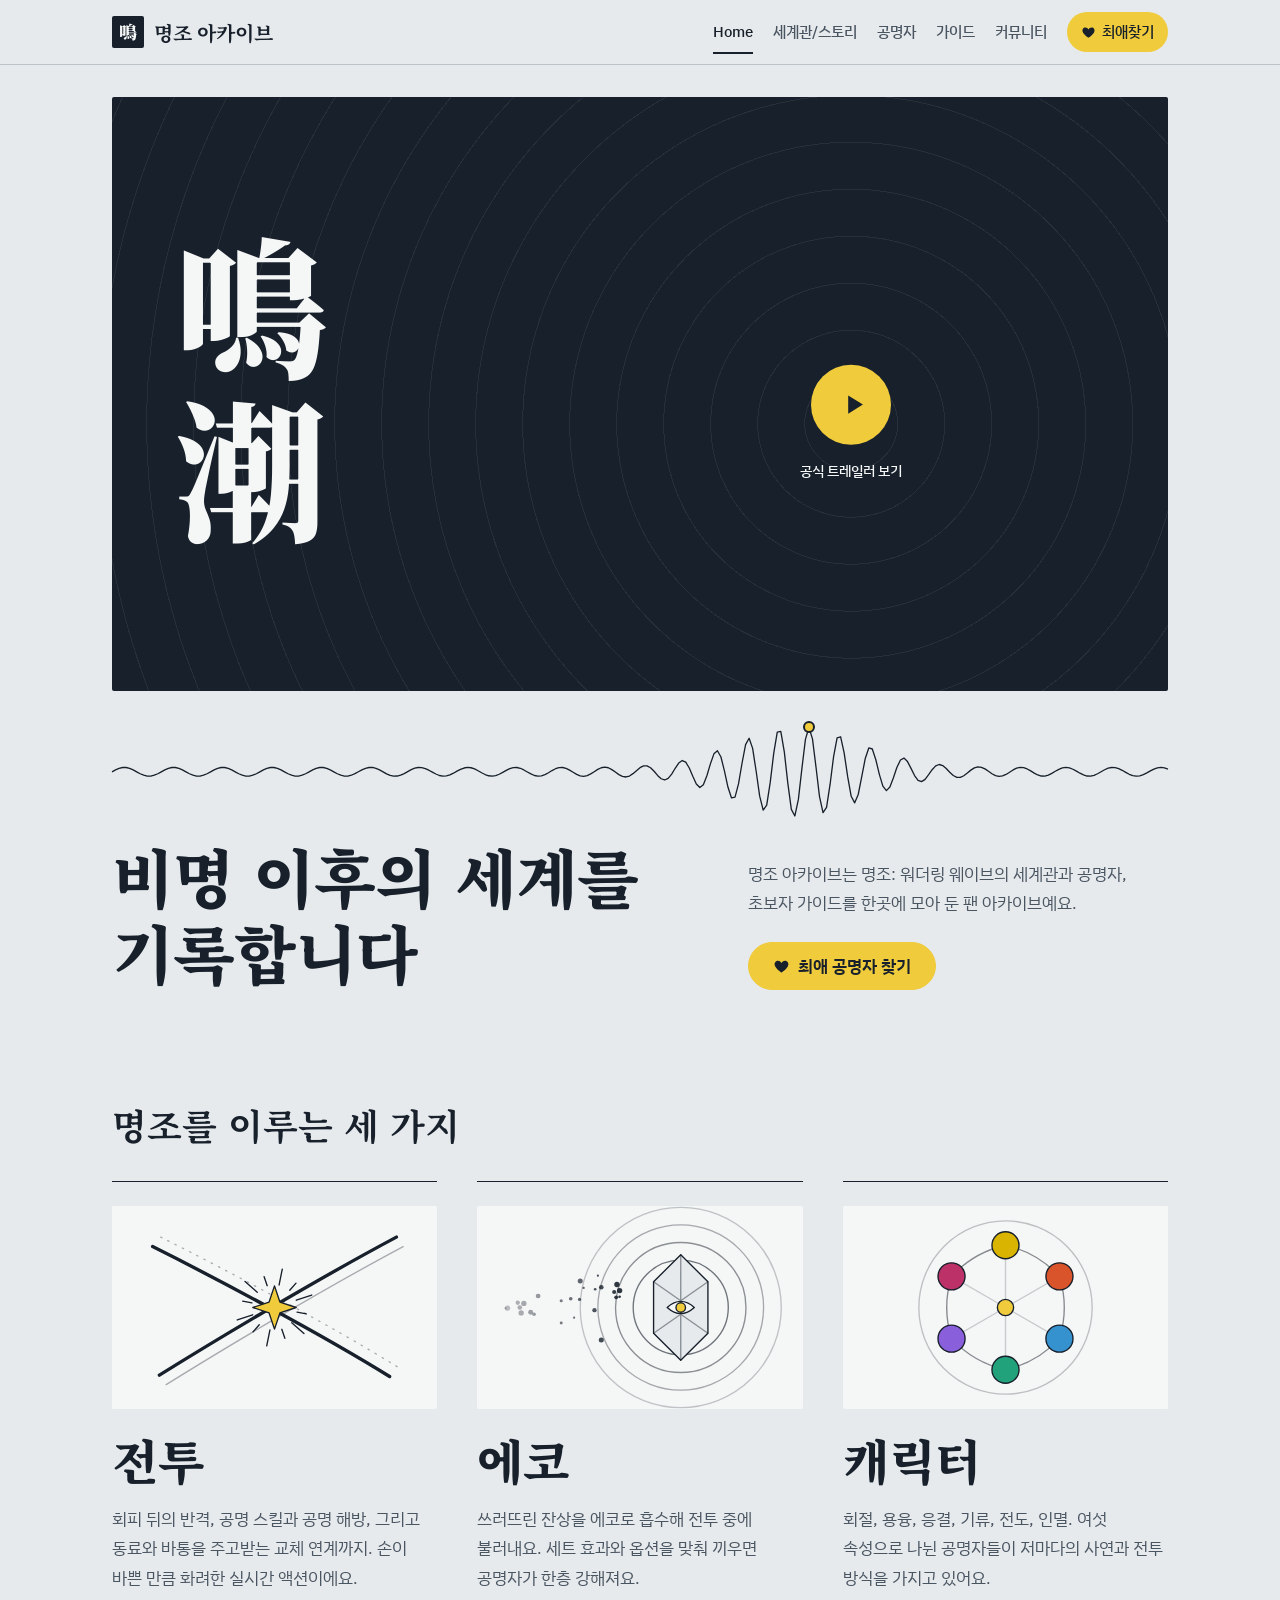
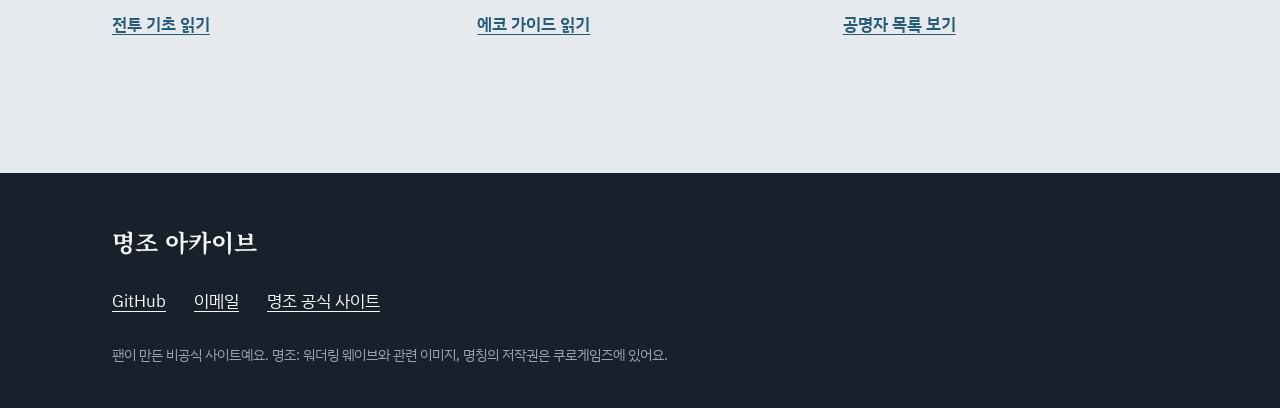
==== commit 2737ca57: "Add line-art illustrations and character photo slots Eight original SVG illustrations in the site's " ====
--- a/index.html
+++ b/index.html
@@ -66,16 +66,19 @@
       <h2 id="pillars-title" class="section-title">명조를 이루는 세 가지</h2>
       <div class="pillars">
         <article class="pillar">
+          <img class="plate" src="images/combat.svg" alt="교차하는 두 줄기 검격과 불꽃" width="480" height="300" loading="lazy">
           <h3>전투</h3>
           <p>회피 뒤의 반격, 공명 스킬과 공명 해방, 그리고 동료와 바통을 주고받는 교체 연계까지. 손이 바쁜 만큼 화려한 실시간 액션이에요.</p>
           <a class="text-link" href="guide.html#combat">전투 기초 읽기</a>
         </article>
         <article class="pillar">
+          <img class="plate" src="images/echo.svg" alt="잔상을 흡수해 빛나는 에코 결정" width="480" height="300" loading="lazy">
           <h3>에코</h3>
           <p>쓰러뜨린 잔상을 에코로 흡수해 전투 중에 불러내요. 세트 효과와 옵션을 맞춰 끼우면 공명자가 한층 강해져요.</p>
           <a class="text-link" href="guide.html#echo">에코 가이드 읽기</a>
         </article>
         <article class="pillar">
+          <img class="plate" src="images/resonators.svg" alt="여섯 속성의 색이 이어진 고리" width="480" height="300" loading="lazy">
           <h3>캐릭터</h3>
           <p>회절, 용융, 응결, 기류, 전도, 인멸. 여섯 속성으로 나뉜 공명자들이 저마다의 사연과 전투 방식을 가지고 있어요.</p>
           <a class="text-link" href="char.html">공명자 목록 보기</a>
--- a/style.css
+++ b/style.css
@@ -502,6 +502,19 @@
   border-top: 1px solid var(--ink);
 }
 
+/* 선화 일러스트 판 */
+.plate {
+  width: 100%;
+  height: auto;
+  aspect-ratio: 480 / 300;
+  border-radius: 2px;
+  background: var(--paper);
+}
+
+.pillar .plate {
+  margin-bottom: 20px;
+}
+
 .pillar h3 {
   font-size: var(--fs-2xl);
   font-weight: 900;
@@ -593,7 +606,12 @@
 }
 
 .atlas dd {
+  display: grid;
+  gap: 16px;
   margin: 0;
+}
+
+.atlas dd p {
   max-width: 36em;
 }
 
@@ -774,6 +792,17 @@
   font-size: 1.625rem;
   line-height: 1;
   border-radius: 2px;
+  position: relative;
+  overflow: hidden;
+}
+
+/* 사진 파일이 있으면 이름 글자 위를 덮는다 */
+.seal img {
+  position: absolute;
+  inset: 0;
+  width: 100%;
+  height: 100%;
+  object-fit: cover;
 }
 
 [data-el="spectro"] .seal,
@@ -1207,8 +1236,10 @@
 .wc-face {
   display: grid;
   place-items: center;
+  background-size: cover;
+  background-position: center top;
   aspect-ratio: 3 / 4;
-  background: var(--c, var(--ink));
+  background-color: var(--c, var(--ink));
   color: var(--paper);
   font-family: var(--serif);
   font-weight: 900;
@@ -1363,6 +1394,12 @@
 
   .atlas > div {
     grid-template-columns: 1fr 2fr;
+  }
+
+  .atlas dd {
+    grid-template-columns: minmax(200px, 5fr) 6fr;
+    align-items: start;
+    gap: 28px;
   }
 
   .glossary {
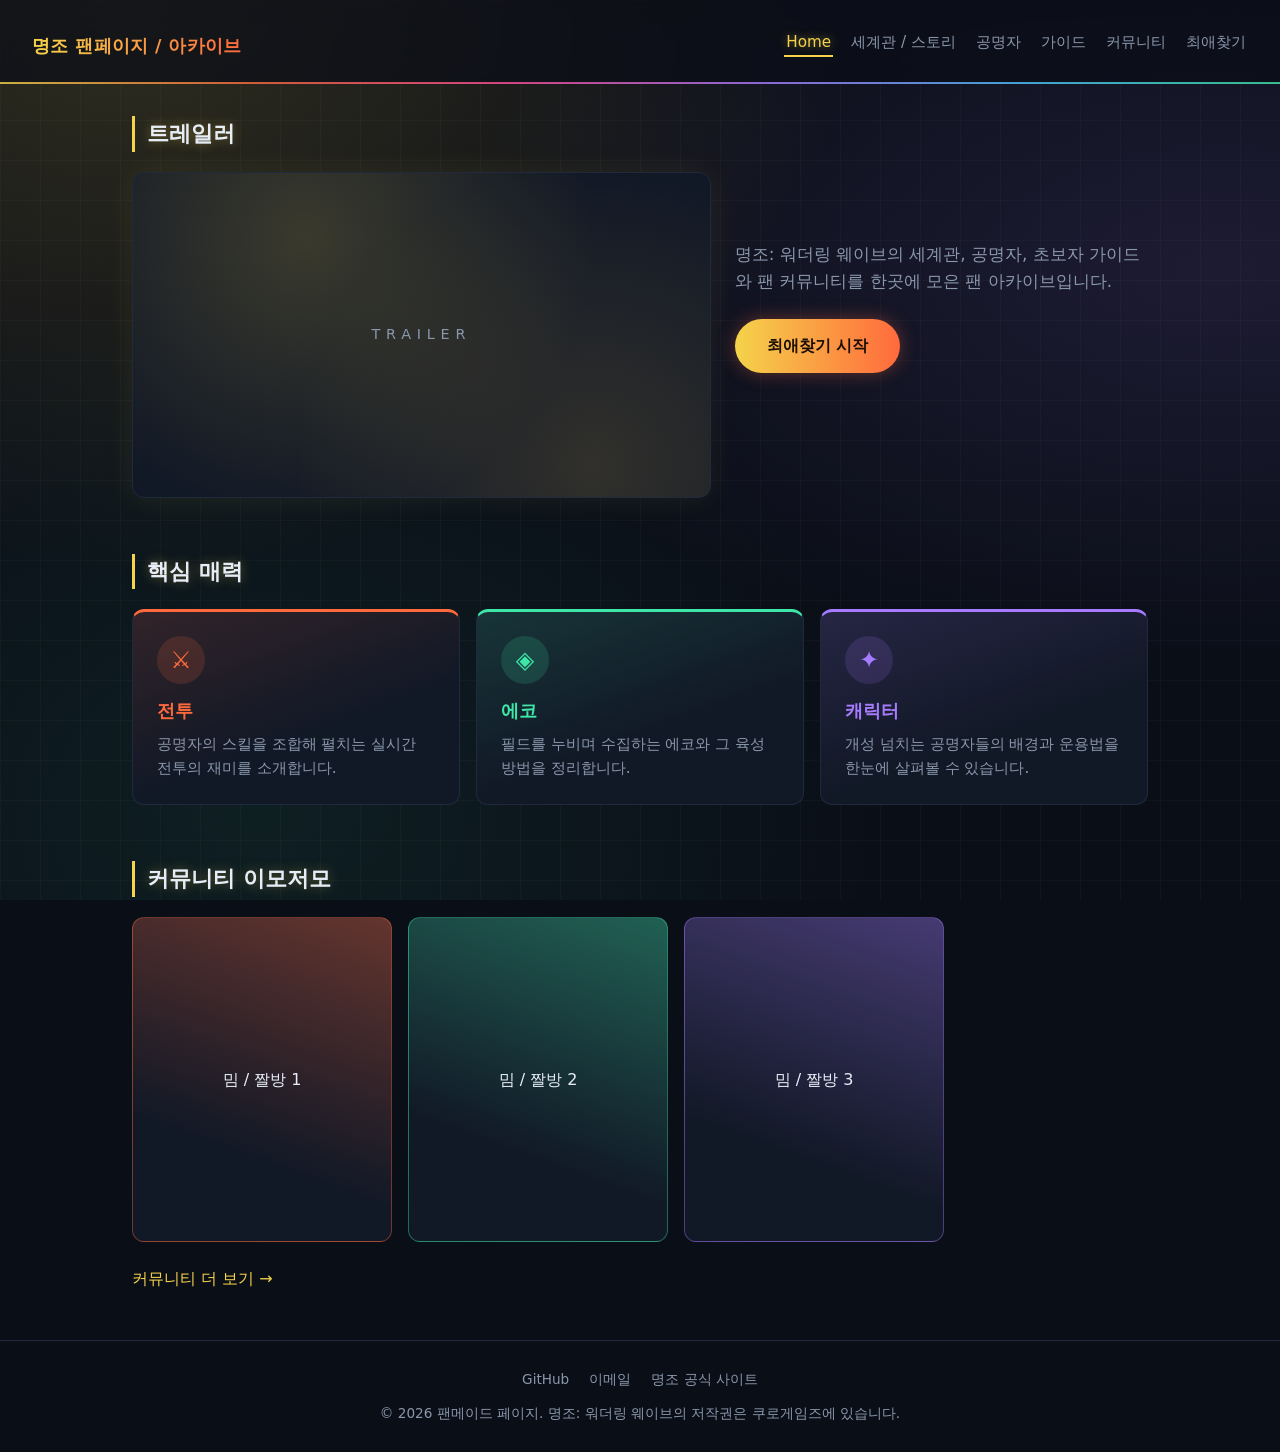
==== commit 2e94c541: "Restore draft pages Reverts 4cd9b2e; the draft pages are kept while new work starts.  Co-Authored-By" ====
--- a/index.html
+++ b/index.html
@@ -3,101 +3,83 @@
 <head>
   <meta charset="UTF-8">
   <meta name="viewport" content="width=device-width, initial-scale=1.0">
-  <title>명조 아카이브</title>
-  <meta name="description" content="명조: 워더링 웨이브 세계관, 공명자, 초보자 가이드를 모은 팬 아카이브">
-  <link rel="preconnect" href="https://fonts.googleapis.com">
-  <link rel="preconnect" href="https://fonts.gstatic.com" crossorigin>
-  <link rel="stylesheet" href="https://fonts.googleapis.com/css2?family=IBM+Plex+Sans+KR:wght@400;500;600&family=Noto+Serif+KR:wght@500;700;900&display=swap">
+  <title>명조 팬페이지 / 아카이브</title>
   <link rel="stylesheet" href="style.css">
 </head>
-<body>
-  <a class="skip-link" href="#main">본문으로 건너뛰기</a>
-
+<body class="theme-home">
   <header class="site-header">
-    <div class="wrap header-inner">
-      <a class="brand" href="index.html">
-        <span class="brand-seal" aria-hidden="true">鳴</span>
-        <span class="brand-name">명조 아카이브</span>
-      </a>
-      <nav class="gnb" aria-label="주요 메뉴">
-        <ul>
-        <li><a href="index.html" aria-current="page">Home</a></li>
-        <li><a href="info.html">세계관/스토리</a></li>
+    <h1 class="logo"><a href="index.html">명조 팬페이지 / 아카이브</a></h1>
+    <nav class="gnb">
+      <ul>
+        <li><a href="index.html" class="active">Home</a></li>
+        <li><a href="info.html">세계관 / 스토리</a></li>
         <li><a href="char.html">공명자</a></li>
         <li><a href="guide.html">가이드</a></li>
         <li><a href="community.html">커뮤니티</a></li>
-        <li><a class="nav-fav" href="play.html"><svg class="icon" viewBox="0 0 24 24" aria-hidden="true" focusable="false"><path d="M12 20.5s-7.5-4.6-9.3-9.6C1.4 7.4 3.6 4 7 4c2 0 3.6 1.1 5 3 1.4-1.9 3-3 5-3 3.4 0 5.6 3.4 4.3 6.9-1.8 5-9.3 9.6-9.3 9.6z"/></svg><span>최애찾기</span></a></li>
-        </ul>
-      </nav>
-    </div>
+        <li><a href="play.html">최애찾기</a></li>
+      </ul>
+    </nav>
   </header>
 
-  <main id="main" class="wrap">
-    <section class="hero" aria-labelledby="hero-title">
-      <!-- ① 트레일러 (16:9)
-           영상을 바로 넣으려면 이 a 태그를
-           <div class="trailer"><iframe src="https://www.youtube.com/embed/영상ID" title="명조 트레일러" allowfullscreen></iframe></div>
-           로 바꾸면 된다. -->
-      <a class="trailer" href="https://www.youtube.com/@WutheringWaves" target="_blank" rel="noopener">
-        <span class="trailer-glyph" aria-hidden="true">鳴潮</span>
-        <span class="trailer-play">
-          <span class="play-dot" aria-hidden="true"><svg viewBox="0 0 24 24" focusable="false"><path d="M8 5.5v13l10.5-6.5z"/></svg></span>
-          <span class="play-label">공식 트레일러 보기<span class="sr-only"> (유튜브, 새 창)</span></span>
-        </span>
-      </a>
-
-      <div class="tide" aria-hidden="true">
-        <svg class="tideline" viewBox="0 0 1200 120" focusable="false"><path pathLength="1" d="M0 60.0 L4 57.8 L8 56.1 L12 55.1 L16 55.1 L20 56.1 L24 57.8 L28 60.0 L32 62.2 L36 63.9 L40 64.9 L44 64.9 L48 63.9 L52 62.2 L56 60.0 L60 57.8 L64 56.1 L68 55.1 L72 55.1 L76 56.1 L80 57.8 L84 60.0 L88 62.2 L92 63.9 L96 64.9 L100 64.9 L104 63.9 L108 62.2 L112 60.0 L116 57.8 L120 56.1 L124 55.1 L128 55.1 L132 56.1 L136 57.8 L140 60.0 L144 62.2 L148 63.9 L152 64.9 L156 64.9 L160 63.9 L164 62.2 L168 60.0 L172 57.8 L176 56.1 L180 55.1 L184 55.1 L188 56.1 L192 57.8 L196 60.0 L200 62.2 L204 63.9 L208 64.9 L212 64.9 L216 63.9 L220 62.2 L224 60.0 L228 57.8 L232 56.1 L236 55.1 L240 55.1 L244 56.1 L248 57.9 L252 60.0 L256 62.2 L260 63.9 L264 64.9 L268 64.9 L272 63.9 L276 62.1 L280 59.9 L284 57.8 L288 56.0 L292 55.1 L296 55.1 L300 56.2 L304 57.9 L308 60.1 L312 62.3 L316 64.0 L320 64.9 L324 64.8 L328 63.8 L332 62.0 L336 59.8 L340 57.6 L344 55.9 L348 55.1 L352 55.2 L356 56.3 L360 58.2 L364 60.4 L368 62.5 L372 64.2 L376 65.0 L380 64.7 L384 63.5 L388 61.6 L392 59.3 L396 57.2 L400 55.7 L404 55.0 L408 55.4 L412 56.7 L416 58.8 L420 61.1 L424 63.1 L428 64.5 L432 65.0 L436 64.4 L440 62.8 L444 60.7 L448 58.4 L452 56.4 L456 55.2 L460 55.1 L464 56.0 L468 57.9 L472 60.2 L476 62.4 L480 64.2 L484 65.0 L488 64.6 L492 63.2 L496 61.1 L500 58.6 L504 56.5 L508 55.2 L512 55.1 L516 56.1 L520 58.1 L524 60.5 L528 62.9 L532 64.6 L536 65.1 L540 64.3 L544 62.4 L548 59.9 L552 57.3 L556 55.4 L560 54.7 L564 55.4 L568 57.5 L572 60.3 L576 63.2 L580 65.2 L584 65.9 L588 64.8 L592 62.1 L596 58.7 L600 55.3 L604 53.2 L608 53.2 L612 55.4 L616 59.4 L620 64.1 L624 67.9 L628 69.3 L632 67.5 L636 62.6 L640 56.0 L644 50.1 L648 47.2 L652 49.1 L656 55.7 L660 65.1 L664 73.8 L668 77.8 L672 74.6 L676 64.5 L680 51.0 L684 39.6 L688 36.1 L692 43.2 L696 59.2 L700 77.6 L704 89.7 L708 88.7 L712 73.5 L716 50.0 L720 29.1 L724 21.9 L728 33.4 L732 59.4 L736 87.7 L740 103.6 L744 97.9 L748 72.1 L752 38.7 L756 14.9 L760 14.0 L764 37.3 L768 73.1 L772 102.7 L776 110.2 L780 91.4 L784 56.1 L788 23.1 L792 9.7 L796 22.6 L800 54.5 L804 88.2 L808 106.4 L812 100.4 L816 74.4 L820 42.7 L824 21.4 L828 20.2 L832 38.4 L836 65.5 L840 87.8 L844 95.3 L848 85.8 L852 65.6 L856 44.8 L860 32.9 L864 34.1 L868 46.3 L872 62.9 L876 76.3 L880 81.4 L884 77.3 L888 66.7 L892 54.9 L896 46.6 L900 44.4 L904 48.4 L908 56.1 L912 64.3 L916 69.8 L920 71.2 L924 68.6 L928 63.3 L932 57.6 L936 53.3 L940 51.7 L944 52.9 L948 56.3 L952 60.5 L956 64.2 L960 66.3 L964 66.3 L968 64.5 L972 61.4 L976 58.1 L980 55.6 L984 54.4 L988 54.9 L992 56.7 L996 59.4 L1000 62.2 L1004 64.3 L1008 65.2 L1012 64.7 L1016 63.0 L1020 60.5 L1024 57.9 L1028 55.9 L1032 55.0 L1036 55.3 L1040 56.8 L1044 59.0 L1048 61.5 L1052 63.6 L1056 64.8 L1060 64.9 L1064 63.8 L1068 61.8 L1072 59.4 L1076 57.2 L1080 55.6 L1084 55.0 L1088 55.5 L1092 57.1 L1096 59.3 L1100 61.6 L1104 63.6 L1108 64.8 L1112 64.9 L1116 64.0 L1120 62.2 L1124 59.9 L1128 57.7 L1132 55.9 L1136 55.1 L1140 55.2 L1144 56.4 L1148 58.3 L1152 60.6 L1156 62.8 L1160 64.3 L1164 65.0 L1168 64.6 L1172 63.3 L1176 61.3 L1180 59.0 L1184 57.0 L1188 55.5 L1192 55.0 L1196 55.5 L1200 56.9"/></svg>
-        <span class="tide-peak"></span>
+  <main>
+    <section class="hero">
+      <div class="trailer">
+        <h2 class="section-title">트레일러</h2>
+        <div class="video-frame">
+          <!-- 16:9 영상 자리 -->
+          <span class="video-placeholder">TRAILER</span>
+        </div>
       </div>
 
-      <div class="hero-text">
-        <h1 id="hero-title">비명 이후의 세계를<br>기록합니다</h1>
-        <div class="hero-side">
-          <!-- ② 웹페이지 설명 -->
-          <p>명조 아카이브는 명조: 워더링 웨이브의 세계관과 공명자, 초보자 가이드를 한곳에 모아 둔 팬 아카이브예요.</p>
-          <!-- ③ 최애찾기 링크 -->
-          <a class="btn-fav" href="play.html"><svg class="icon" viewBox="0 0 24 24" aria-hidden="true" focusable="false"><path d="M12 20.5s-7.5-4.6-9.3-9.6C1.4 7.4 3.6 4 7 4c2 0 3.6 1.1 5 3 1.4-1.9 3-3 5-3 3.4 0 5.6 3.4 4.3 6.9-1.8 5-9.3 9.6-9.3 9.6z"/></svg>최애 공명자 찾기</a>
-        </div>
+      <div class="intro">
+        <p>
+          명조: 워더링 웨이브의 세계관, 공명자, 초보자 가이드와 팬 커뮤니티를 한곳에 모은 팬 아카이브입니다.
+        </p>
+        <a class="cta" href="play.html">최애찾기 시작</a>
       </div>
     </section>
 
-    <section class="block" aria-labelledby="pillars-title">
-      <h2 id="pillars-title" class="section-title">명조를 이루는 세 가지</h2>
-      <div class="pillars">
-        <article class="pillar">
-          <img class="plate" src="images/combat.svg" alt="교차하는 두 줄기 검격과 불꽃" width="480" height="300" loading="lazy">
+    <section class="features">
+      <h2 class="section-title">핵심 매력</h2>
+      <div class="feature-grid">
+        <article class="card">
+          <span class="card-icon">⚔</span>
           <h3>전투</h3>
-          <p>회피 뒤의 반격, 공명 스킬과 공명 해방, 그리고 동료와 바통을 주고받는 교체 연계까지. 손이 바쁜 만큼 화려한 실시간 액션이에요.</p>
-          <a class="text-link" href="guide.html#combat">전투 기초 읽기</a>
+          <p>공명자의 스킬을 조합해 펼치는 실시간 전투의 재미를 소개합니다.</p>
         </article>
-        <article class="pillar">
-          <img class="plate" src="images/echo.svg" alt="잔상을 흡수해 빛나는 에코 결정" width="480" height="300" loading="lazy">
+        <article class="card">
+          <span class="card-icon">◈</span>
           <h3>에코</h3>
-          <p>쓰러뜨린 잔상을 에코로 흡수해 전투 중에 불러내요. 세트 효과와 옵션을 맞춰 끼우면 공명자가 한층 강해져요.</p>
-          <a class="text-link" href="guide.html#echo">에코 가이드 읽기</a>
+          <p>필드를 누비며 수집하는 에코와 그 육성 방법을 정리합니다.</p>
         </article>
-        <article class="pillar">
-          <img class="plate" src="images/resonators.svg" alt="여섯 속성의 색이 이어진 고리" width="480" height="300" loading="lazy">
+        <article class="card">
+          <span class="card-icon">✦</span>
           <h3>캐릭터</h3>
-          <p>회절, 용융, 응결, 기류, 전도, 인멸. 여섯 속성으로 나뉜 공명자들이 저마다의 사연과 전투 방식을 가지고 있어요.</p>
-          <a class="text-link" href="char.html">공명자 목록 보기</a>
+          <p>개성 넘치는 공명자들의 배경과 운용법을 한눈에 살펴볼 수 있습니다.</p>
         </article>
       </div>
+    </section>
+
+    <section class="preview">
+      <h2 class="section-title">커뮤니티 이모저모</h2>
+      <div class="slider" aria-label="커뮤니티 밈 미리보기">
+        <div class="slide"><span>밈 / 짤방 1</span></div>
+        <div class="slide"><span>밈 / 짤방 2</span></div>
+        <div class="slide"><span>밈 / 짤방 3</span></div>
+      </div>
+      <a class="more-link" href="community.html">커뮤니티 더 보기 →</a>
     </section>
   </main>
 
   <footer class="site-footer">
-    <div class="wrap">
-      <p class="footer-brand">명조 아카이브</p>
-      <ul class="footer-links">
-        <li><a href="https://github.com/seongyun09/Web_programming_project" target="_blank" rel="noopener">GitHub<span class="sr-only"> (새 창)</span></a></li>
-        <li><a href="mailto:example@example.com">이메일</a></li>
-        <li><a href="https://wutheringwaves.kurogames.com/" target="_blank" rel="noopener">명조 공식 사이트<span class="sr-only"> (새 창)</span></a></li>
-      </ul>
-      <p class="footer-note">팬이 만든 비공식 사이트예요. 명조: 워더링 웨이브와 관련 이미지, 명칭의 저작권은 쿠로게임즈에 있어요.</p>
-    </div>
+    <nav class="footer-links">
+      <a href="#">GitHub</a>
+      <a href="mailto:example@example.com">이메일</a>
+      <a href="#">명조 공식 사이트</a>
+    </nav>
+    <p class="copyright">
+      &copy; 2026 팬메이드 페이지. 명조: 워더링 웨이브의 저작권은 쿠로게임즈에 있습니다.
+    </p>
   </footer>
-
 </body>
 </html>
--- a/style.css
+++ b/style.css
@@ -1,1486 +1,961 @@
-/* =========================================================
-   명조 아카이브
-   "명조"는 한글 명조체이기도 하다. 제목은 명조체(Noto Serif KR),
-   본문은 IBM Plex Sans KR. 바탕은 게임 UI의 옅은 안개빛,
-   노랑은 최애찾기 버튼과 물결선의 꼭짓점에만 쓴다.
-   ========================================================= */
-
+/* ===== 디자인 토큰 ===== */
 :root {
-  /* 색 */
-  --mist: #e6eaec;      /* 페이지 바탕 */
-  --paper: #f5f6f6;     /* 올라온 면 */
-  --ink: #17202b;       /* 글자, 선, 어두운 틀 */
-  --ink-soft: #4a5562;  /* 보조 글자 */
-  --line: #bcc4ca;      /* 구분선 */
-  --tide: #275b7a;      /* 링크, 포커스 */
-  --sonance: #f0cb3c;   /* 강조 채움 (게임 UI의 노랑) */
-  --sonance-deep: #e2b922;
-
-  /* 여섯 속성: 속성 표시에만 쓴다 */
-  --spectro: #d9b400;
-  --fusion: #d9542a;
-  --glacio: #3592cf;
-  --aero: #22a27a;
-  --electro: #8a5fdc;
-  --havoc: #bd3169;
-
-  /* 글꼴 */
-  --serif: "Noto Serif KR", "Nanum Myeongjo", "AppleMyungjo", serif;
-  --sans: "IBM Plex Sans KR", "Apple SD Gothic Neo", "Malgun Gothic", sans-serif;
-
-  /* 글자 크기: 12, 14, 17, 21, 24, 36, 48, 64px 단계 */
-  --fs-xs: 0.75rem;
-  --fs-sm: 0.875rem;
-  --fs-base: 1.0625rem;
-  --fs-md: 1.3125rem;
-  --fs-lg: 1.5rem;
-  --fs-xl: clamp(1.75rem, 3.2vw, 2.25rem);
-  --fs-2xl: clamp(2.25rem, 5vw, 3rem);
-  --fs-3xl: clamp(2.25rem, 5.6vw, 4rem);
-
-  /* 간격 */
+  --bg: #0a0e17;
+  --bg-elev: #111826;
+  --border: #1f2a3d;
+  --text: #e6edf7;
+  --text-muted: #8a97ab;
+  --neon-blue: #3ad1ff;
+  --gold: #f2c14e;
+  --radius: 12px;
   --gutter: 16px;
-  --block: clamp(64px, 9vw, 112px);
-
-  /* 움직임: 빠르게 출발해 부드럽게 멈추는 곡선 */
-  --ease-out: cubic-bezier(0.22, 1, 0.36, 1);
-  --ease-in-out: cubic-bezier(0.65, 0, 0.35, 1);
-  --dur-fast: 140ms;
-  --dur: 220ms;
-  --dur-slow: 1800ms;
-
-  color-scheme: light;
-  interpolate-size: allow-keywords;
-}
+
+  /* 게임 속 6가지 속성 색 */
+  --spectro: #f5d34a; /* 회절 */
+  --fusion: #ff6a3d;  /* 용융 */
+  --glacio: #4fc3ff;  /* 응결 */
+  --aero: #3ee6a8;    /* 기류 */
+  --electro: #a77bff; /* 전도 */
+  --havoc: #ff4f9a;   /* 인멸 */
+
+  --accent: var(--neon-blue);
+  --rainbow: linear-gradient(90deg, var(--spectro), var(--fusion), var(--havoc), var(--electro), var(--glacio), var(--aero));
+}
+
+/* 페이지마다 대표 속성 색을 하나씩 */
+.theme-home { --accent: var(--spectro); }
+.theme-info { --accent: var(--havoc); }
+.theme-char { --accent: var(--fusion); }
+.theme-guide { --accent: var(--aero); }
+.theme-community { --accent: var(--electro); }
+.theme-play { --accent: var(--glacio); }
 
 /* ===== 기본 ===== */
-*,
-*::before,
-*::after {
+* {
   box-sizing: border-box;
-}
-
-html {
-  scroll-padding-top: 96px;
+  margin: 0;
+  padding: 0;
 }
 
 body {
-  margin: 0;
-  background: var(--mist);
-  color: var(--ink);
-  font-family: var(--sans);
-  font-size: var(--fs-base);
-  line-height: 1.75;
-  word-break: keep-all;
-  overflow-wrap: break-word;
-  -webkit-font-smoothing: antialiased;
-}
-
-h1,
-h2,
-h3 {
-  margin: 0;
-  font-family: var(--serif);
-  line-height: 1.3;
-}
-
-p {
-  margin: 0;
+  background:
+    radial-gradient(ellipse at 10% 0%, color-mix(in srgb, var(--accent) 16%, transparent), transparent 45%),
+    radial-gradient(ellipse at 95% 30%, rgba(167, 123, 255, 0.12), transparent 45%),
+    radial-gradient(ellipse at 20% 90%, rgba(62, 230, 168, 0.08), transparent 45%),
+    linear-gradient(rgba(255, 255, 255, 0.025) 1px, transparent 1px) 0 0 / 40px 40px,
+    linear-gradient(90deg, rgba(255, 255, 255, 0.025) 1px, transparent 1px) 0 0 / 40px 40px,
+    var(--bg);
+  background-attachment: fixed;
+  color: var(--text);
+  font-family: "Pretendard", "Noto Sans KR", system-ui, sans-serif;
+  line-height: 1.6;
+  min-height: 100vh;
 }
 
 a {
   color: inherit;
-}
-
-img,
-svg {
+  text-decoration: none;
+}
+
+ul {
+  list-style: none;
+}
+
+img {
+  max-width: 100%;
   display: block;
-  max-width: 100%;
-}
-
-::selection {
-  background: var(--sonance);
-  color: var(--ink);
-}
-
-:focus-visible {
-  outline: 3px solid var(--tide);
-  outline-offset: 3px;
-}
-
-[hidden] {
-  display: none !important;
-}
-
-.sr-only {
-  position: absolute;
-  width: 1px;
-  height: 1px;
-  padding: 0;
-  margin: -1px;
-  overflow: hidden;
-  clip: rect(0 0 0 0);
-  white-space: nowrap;
-  border: 0;
-}
-
-.wrap {
-  width: 100%;
-  max-width: 1120px;
-  margin-inline: auto;
-  padding-inline: var(--gutter);
-}
-
-.skip-link {
-  position: absolute;
-  left: var(--gutter);
-  top: 8px;
-  z-index: 200;
-  padding: 10px 16px;
-  background: var(--ink);
-  color: var(--paper);
-  transform: translateY(-160%);
-  transition: transform var(--dur) var(--ease-out);
-}
-
-.skip-link:focus {
-  transform: none;
-}
-
-.icon {
-  width: 1em;
-  height: 1em;
-  fill: currentColor;
-  flex: none;
-}
-
-/* ===== 헤더 ===== */
+}
+
+/* ===== 헤더 (Sticky, 반투명) ===== */
 .site-header {
   position: sticky;
   top: 0;
   z-index: 100;
-  background: color-mix(in srgb, var(--mist) 92%, transparent);
-  backdrop-filter: blur(8px);
-  border-bottom: 1px solid var(--line);
-}
-
-.header-inner {
   display: flex;
   flex-wrap: wrap;
   align-items: center;
   justify-content: space-between;
-  gap: 4px 24px;
-  padding-block: 10px;
-}
-
-.brand {
-  display: inline-flex;
-  align-items: center;
-  gap: 10px;
-  min-height: 44px;
-  text-decoration: none;
-}
-
-.brand-seal {
-  display: grid;
-  place-items: center;
-  width: 32px;
-  height: 32px;
-  background: var(--ink);
-  color: var(--paper);
-  font-family: var(--serif);
-  font-weight: 900;
-  font-size: 1.125rem;
-  border-radius: 2px;
-}
-
-.brand-name {
-  font-family: var(--serif);
-  font-weight: 700;
-  font-size: 1.25rem;
-  letter-spacing: -0.01em;
-}
-
-.gnb ul {
-  display: flex;
-  align-items: center;
-  gap: 4px 20px;
-  margin: 0;
-  padding: 0;
-  list-style: none;
-}
-
-.gnb a {
-  display: inline-flex;
-  align-items: center;
-  min-height: 44px;
-  font-size: 0.9375rem;
-  font-weight: 500;
-  color: var(--ink-soft);
-  text-decoration: none;
-  white-space: nowrap;
-  transition: color var(--dur-fast) var(--ease-out);
-}
-
-.gnb a:hover {
-  color: var(--ink);
-}
-
-.gnb a[aria-current="page"] {
-  color: var(--ink);
-  box-shadow: inset 0 -2px 0 var(--ink);
-}
-
-/* 최애찾기: 메뉴 끝의 아이콘 버튼 */
-.gnb .nav-fav {
-  gap: 6px;
-  min-height: 40px;
-  padding: 0 14px;
-  background: var(--sonance);
-  color: var(--ink);
-  border-radius: 999px;
-  box-shadow: none;
-  transition: background-color var(--dur-fast) var(--ease-out);
-}
-
-.gnb .nav-fav:hover {
-  background: var(--sonance-deep);
-}
-
-.gnb .nav-fav[aria-current="page"] {
-  box-shadow: 0 0 0 2px var(--mist), 0 0 0 3px var(--ink);
-}
-
-/* ===== 버튼과 링크 ===== */
-.btn,
-.btn-fav {
-  display: inline-flex;
-  align-items: center;
-  justify-content: center;
-  gap: 8px;
-  min-height: 48px;
-  padding: 0 24px;
-  border: 1px solid var(--ink);
-  border-radius: 3px;
-  background: var(--ink);
-  color: var(--paper);
-  font: inherit;
-  font-weight: 600;
-  text-decoration: none;
-  cursor: pointer;
-  transition:
-    background-color var(--dur-fast) var(--ease-out),
-    transform var(--dur-fast) var(--ease-out);
-}
-
-.btn:hover {
-  background: #26323f;
-}
-
-.btn:active,
-.btn-fav:active {
-  transform: scale(0.97);
-}
-
-.btn-ghost {
-  background: transparent;
-  color: var(--ink);
-}
-
-.btn-ghost:hover {
-  background: var(--paper);
-}
-
-.btn-fav {
-  border-color: var(--sonance);
-  border-radius: 999px;
-  background: var(--sonance);
-  color: var(--ink);
-}
-
-.btn-fav:hover {
-  background: var(--sonance-deep);
-  border-color: var(--sonance-deep);
-}
-
-.text-link {
-  color: var(--tide);
-  font-weight: 600;
-  text-decoration: underline;
-  text-decoration-thickness: 1px;
-  text-underline-offset: 4px;
-  transition: text-decoration-thickness var(--dur-fast) var(--ease-out);
-}
-
-.text-link:hover {
-  text-decoration-thickness: 2px;
-}
-
-/* ===== 공통 블록 ===== */
-.block {
-  margin-top: var(--block);
-}
-
-.section-title {
-  font-size: var(--fs-xl);
-  font-weight: 700;
-  margin-bottom: 32px;
-}
-
-.section-note {
-  margin: -16px 0 24px;
-  color: var(--ink-soft);
-  font-size: var(--fs-sm);
-}
-
-.roster-area .section-note {
-  margin: 24px 0 0;
-}
-
-.prose {
-  max-width: 40em;
-}
-
-.prose p + p {
-  margin-top: 1em;
-}
-
-.prose .text-link {
-  display: inline-block;
-  margin-top: 16px;
-}
-
-/* ===== 메인: 트레일러 ===== */
-.hero {
-  padding-top: 32px;
-}
-
-.trailer {
-  position: relative;
-  display: block;
-  aspect-ratio: 16 / 9;
-  overflow: hidden;
-  border-radius: 2px;
-  background:
-    repeating-radial-gradient(circle at 70% 55%, transparent 0 46px, rgb(245 246 246 / 0.07) 46px 47px),
-    var(--ink);
-  color: var(--paper);
-  text-decoration: none;
-}
-
-.trailer iframe {
-  width: 100%;
-  height: 100%;
-  border: 0;
-}
-
-.trailer-glyph {
-  position: absolute;
-  left: 6%;
-  top: 50%;
-  transform: translateY(-50%);
-  writing-mode: vertical-rl;
-  font-family: var(--serif);
-  font-weight: 900;
-  font-size: clamp(3rem, 13vw, 9.5rem);
-  line-height: 1;
-  letter-spacing: 0.08em;
-}
-
-.trailer-play {
-  position: absolute;
-  left: 70%;
-  top: 55%;
-  transform: translate(-50%, -50%);
-  display: flex;
-  flex-direction: column;
-  align-items: center;
-  gap: 14px;
-}
-
-.play-dot {
-  display: grid;
-  place-items: center;
-  width: clamp(56px, 8vw, 80px);
-  aspect-ratio: 1;
-  border-radius: 50%;
-  background: var(--sonance);
-  color: var(--ink);
-  transition: transform var(--dur) var(--ease-out);
-}
-
-.play-dot svg {
-  width: 42%;
-  fill: currentColor;
-  margin-left: 6%;
-}
-
-.play-label {
-  font-size: var(--fs-sm);
-  font-weight: 500;
-}
-
-.trailer:hover .play-dot,
-.trailer:focus-visible .play-dot,
-.media-frame:hover .play-dot,
-.media-frame:focus-visible .play-dot {
-  transform: scale(1.08);
-}
-
-/* ===== 메인: 물결선 (이 사이트의 단 하나의 큰 움직임) ===== */
-.tide {
-  position: relative;
-  margin: 28px 0 12px;
-}
-
-.tideline {
-  width: 100%;
-  height: auto;
-  overflow: visible;
-}
-
-.tideline path {
-  fill: none;
-  stroke: var(--ink);
-  stroke-width: 1.5;
-  stroke-linejoin: round;
-  stroke-dasharray: 1;
-  stroke-dashoffset: 1;
-  animation: tide-draw var(--dur-slow) var(--ease-in-out) 200ms forwards;
-}
-
-/* 파형이 가장 높이 솟는 지점 (build 스크립트가 계산한 위치) */
-.tide-peak {
-  position: absolute;
-  left: 66%;
-  top: 8%;
-  width: 12px;
-  height: 12px;
-  margin: -6px 0 0 -6px;
-  border: 2px solid var(--ink);
-  border-radius: 50%;
-  background: var(--sonance);
-  opacity: 0;
-  animation: peak-in 400ms var(--ease-out) 1500ms forwards;
-}
-
-@keyframes tide-draw {
-  to { stroke-dashoffset: 0; }
-}
-
-@keyframes peak-in {
-  from { opacity: 0; transform: scale(0.4); }
-  to { opacity: 1; transform: none; }
-}
-
-.hero-text {
-  display: grid;
-  gap: 24px;
-}
-
-.hero-text h1 {
-  font-size: var(--fs-3xl);
-  font-weight: 900;
-  line-height: 1.2;
-  letter-spacing: -0.015em;
-}
-
-.hero-side p {
-  max-width: 30em;
-  color: var(--ink-soft);
-  margin-bottom: 24px;
-}
-
-/* ===== 메인: 세 가지 ===== */
-.pillars {
-  display: grid;
-  gap: 32px;
-}
-
-.pillar {
-  padding-top: 24px;
-  border-top: 1px solid var(--ink);
-}
-
-/* 선화 일러스트 판 */
-.plate {
-  width: 100%;
-  height: auto;
-  aspect-ratio: 480 / 300;
-  border-radius: 2px;
-  background: var(--paper);
-}
-
-.pillar .plate {
-  margin-bottom: 20px;
-}
-
-.pillar h3 {
-  font-size: var(--fs-2xl);
-  font-weight: 900;
-  margin-bottom: 12px;
-}
-
-.pillar p {
-  color: var(--ink-soft);
-  margin-bottom: 16px;
-}
-
-/* ===== 서브 페이지 머리 ===== */
-.page-head {
-  padding-top: 48px;
-}
-
-.page-head + .block {
-  margin-top: clamp(40px, 6vw, 72px);
-}
-
-.page-head h1 {
-  font-size: var(--fs-3xl);
-  font-weight: 900;
-  letter-spacing: -0.015em;
-  margin-bottom: 12px;
-}
-
-.lede {
-  max-width: 34em;
-  font-size: var(--fs-md);
-  line-height: 1.7;
-  color: var(--ink-soft);
-}
-
-.page-wave {
-  height: 40px;
-  margin: 32px 0 16px;
-  background: url("wave.svg") left center / 100% 100% no-repeat;
-}
-
-.toc ul {
-  display: flex;
-  flex-wrap: wrap;
-  gap: 0 24px;
-  margin: 0;
-  padding: 0;
-  list-style: none;
-}
-
-.toc a {
-  display: inline-flex;
-  align-items: center;
-  min-height: 44px;
-  color: var(--tide);
-  font-weight: 500;
-  text-underline-offset: 4px;
-}
-
-/* ===== 세계관: 지역 ===== */
-.atlas {
-  margin: 0;
-}
-
-.atlas > div {
-  display: grid;
-  gap: 8px 40px;
-  padding: 28px 0;
-  border-top: 1px solid var(--line);
-}
-
-.atlas > div:last-child {
-  border-bottom: 1px solid var(--line);
-}
-
-.atlas dt {
-  font-family: var(--serif);
-  font-weight: 700;
-  font-size: var(--fs-lg);
-  line-height: 1.3;
-}
-
-.atlas-sub {
-  display: block;
-  margin-top: 4px;
-  font-family: var(--sans);
-  font-weight: 400;
-  font-size: var(--fs-sm);
-  color: var(--ink-soft);
-}
-
-.atlas dd {
-  display: grid;
-  gap: 16px;
-  margin: 0;
-}
-
-.atlas dd p {
-  max-width: 36em;
-}
-
-/* ===== 세계관: 스토리 연표 ===== */
-.chapters {
-  margin: 0;
-  padding: 0;
-  list-style: none;
-}
-
-.chapters li {
-  position: relative;
-  padding-left: 36px;
-}
-
-/* 연표의 세로줄과 점 */
-.chapters li::before {
-  content: "";
-  position: absolute;
-  left: 5px;
-  top: 0;
-  bottom: 0;
-  width: 1px;
-  background: var(--line);
-}
-
-.chapters li:first-child::before { top: 30px; }
-.chapters li:last-child::before { bottom: auto; height: 30px; }
-
-.chapters li::after {
+  gap: 12px;
+  padding: 12px var(--gutter);
+  background: rgba(10, 14, 23, 0.7);
+  backdrop-filter: blur(10px);
+  border-bottom: 1px solid var(--border);
+}
+
+/* 헤더 아래 속성 색 띠 */
+.site-header::after {
   content: "";
   position: absolute;
   left: 0;
-  top: 27px;
-  width: 11px;
-  height: 11px;
-  border: 2px solid var(--ink);
+  right: 0;
+  bottom: -1px;
+  height: 2px;
+  background: var(--rainbow);
+  opacity: 0.8;
+}
+
+.logo a {
+  font-size: 1.1rem;
+  font-weight: 800;
+  letter-spacing: 0.02em;
+  background: linear-gradient(90deg, var(--spectro), var(--fusion));
+  -webkit-background-clip: text;
+  background-clip: text;
+  color: transparent;
+}
+
+.gnb ul {
+  display: flex;
+  flex-wrap: wrap;
+  gap: 6px 16px;
+}
+
+.gnb a {
+  font-size: 0.95rem;
+  color: var(--text-muted);
+  padding: 4px 2px;
+  border-bottom: 2px solid transparent;
+  transition: color 0.2s, border-color 0.2s;
+}
+
+/* 메뉴마다 해당 페이지의 속성 색 */
+.gnb li:nth-child(1) a { --c: var(--spectro); }
+.gnb li:nth-child(2) a { --c: var(--havoc); }
+.gnb li:nth-child(3) a { --c: var(--fusion); }
+.gnb li:nth-child(4) a { --c: var(--aero); }
+.gnb li:nth-child(5) a { --c: var(--electro); }
+.gnb li:nth-child(6) a { --c: var(--glacio); }
+
+.gnb a:hover,
+.gnb a.active {
+  color: var(--c);
+  border-bottom-color: var(--c);
+  text-shadow: 0 0 10px color-mix(in srgb, var(--c) 50%, transparent);
+}
+
+/* ===== 공통 ===== */
+main {
+  max-width: 1080px;
+  margin: 0 auto;
+  padding: 32px var(--gutter) 48px;
+}
+
+section + section {
+  margin-top: 56px;
+}
+
+.section-title {
+  font-size: 1.4rem;
+  margin-bottom: 20px;
+  padding-left: 12px;
+  border-left: 3px solid var(--accent);
+  text-shadow: 0 0 12px color-mix(in srgb, var(--accent) 35%, transparent);
+}
+
+/* ===== 히어로 (트레일러 + 소개) ===== */
+.hero {
+  display: grid;
+  gap: 24px;
+}
+
+.video-frame {
+  position: relative;
+  width: 100%;
+  aspect-ratio: 16 / 9;
+  border: 1px solid var(--border);
+  border-radius: var(--radius);
+  background:
+    radial-gradient(circle at 30% 20%, color-mix(in srgb, var(--accent) 18%, transparent), transparent 60%),
+    radial-gradient(circle at 80% 90%, rgba(242, 193, 78, 0.14), transparent 55%),
+    var(--bg-elev);
+  box-shadow: 0 0 30px color-mix(in srgb, var(--accent) 8%, transparent);
+  display: grid;
+  place-items: center;
+}
+
+.video-placeholder {
+  font-size: 0.9rem;
+  letter-spacing: 0.4em;
+  color: var(--text-muted);
+}
+
+.intro p {
+  font-size: 1.05rem;
+  color: var(--text-muted);
+  margin-bottom: 24px;
+}
+
+.cta {
+  display: inline-block;
+  padding: 14px 32px;
+  border-radius: 999px;
+  background: linear-gradient(90deg, var(--spectro), var(--fusion), var(--havoc));
+  background-size: 200% 100%;
+  color: #1a0f05;
+  font-weight: 800;
+  box-shadow: 0 0 18px rgba(255, 106, 61, 0.35);
+  transition: background-position 0.4s, box-shadow 0.2s, transform 0.2s;
+}
+
+.cta:hover {
+  background-position: 100% 0;
+  box-shadow: 0 0 28px rgba(255, 79, 154, 0.55);
+  transform: translateY(-2px);
+}
+
+/* ===== 반복되는 항목에 속성 색을 차례로 입히기 ===== */
+.feature-grid > *:nth-child(6n+1), .slider > *:nth-child(6n+1), .zigzag-row:nth-child(6n+1),
+.glossary > *:nth-child(6n+1), .char-grid > *:nth-child(6n+1), .steps > *:nth-child(6n+1),
+.media-grid > *:nth-child(6n+1), .ost-list > *:nth-child(6n+1) { --c: var(--fusion); }
+.feature-grid > *:nth-child(6n+2), .slider > *:nth-child(6n+2), .zigzag-row:nth-child(6n+2),
+.glossary > *:nth-child(6n+2), .char-grid > *:nth-child(6n+2), .steps > *:nth-child(6n+2),
+.media-grid > *:nth-child(6n+2), .ost-list > *:nth-child(6n+2) { --c: var(--aero); }
+.feature-grid > *:nth-child(6n+3), .slider > *:nth-child(6n+3), .zigzag-row:nth-child(6n+3),
+.glossary > *:nth-child(6n+3), .char-grid > *:nth-child(6n+3), .steps > *:nth-child(6n+3),
+.media-grid > *:nth-child(6n+3), .ost-list > *:nth-child(6n+3) { --c: var(--electro); }
+.feature-grid > *:nth-child(6n+4), .slider > *:nth-child(6n+4), .zigzag-row:nth-child(6n+4),
+.glossary > *:nth-child(6n+4), .char-grid > *:nth-child(6n+4), .steps > *:nth-child(6n+4),
+.media-grid > *:nth-child(6n+4), .ost-list > *:nth-child(6n+4) { --c: var(--glacio); }
+.feature-grid > *:nth-child(6n+5), .slider > *:nth-child(6n+5), .zigzag-row:nth-child(6n+5),
+.glossary > *:nth-child(6n+5), .char-grid > *:nth-child(6n+5), .steps > *:nth-child(6n+5),
+.media-grid > *:nth-child(6n+5), .ost-list > *:nth-child(6n+5) { --c: var(--havoc); }
+.feature-grid > *:nth-child(6n), .slider > *:nth-child(6n), .zigzag-row:nth-child(6n),
+.glossary > *:nth-child(6n), .char-grid > *:nth-child(6n), .steps > *:nth-child(6n),
+.media-grid > *:nth-child(6n), .ost-list > *:nth-child(6n) { --c: var(--spectro); }
+
+/* ===== 핵심 매력 카드 ===== */
+.feature-grid {
+  display: grid;
+  gap: var(--gutter);
+}
+
+.card {
+  padding: 24px;
+  background:
+    linear-gradient(160deg, color-mix(in srgb, var(--c) 14%, transparent), transparent 60%),
+    var(--bg-elev);
+  border: 1px solid var(--border);
+  border-top: 3px solid var(--c);
+  border-radius: var(--radius);
+  transition: border-color 0.2s, transform 0.2s, box-shadow 0.2s;
+}
+
+.card:hover {
+  border-color: var(--c);
+  transform: translateY(-4px);
+  box-shadow: 0 8px 28px color-mix(in srgb, var(--c) 30%, transparent);
+}
+
+.card-icon {
+  display: inline-grid;
+  place-items: center;
+  width: 48px;
+  height: 48px;
+  font-size: 1.5rem;
+  color: var(--c);
+  background: color-mix(in srgb, var(--c) 15%, transparent);
   border-radius: 50%;
-  background: var(--mist);
-}
-
-.chapters details {
-  border-bottom: 1px solid var(--line);
-}
-
-.chapters summary {
+  margin-bottom: 12px;
+}
+
+.card h3 {
+  font-size: 1.15rem;
+  margin-bottom: 6px;
+  color: var(--c);
+}
+
+.card p {
+  font-size: 0.95rem;
+  color: var(--text-muted);
+}
+
+/* ===== 커뮤니티 미리보기 슬라이더 ===== */
+.slider {
+  display: flex;
+  gap: var(--gutter);
+  overflow-x: auto;
+  scroll-snap-type: x mandatory;
+  padding-bottom: 8px;
+}
+
+.slide {
+  flex: 0 0 min(260px, 75%);
+  aspect-ratio: 4 / 5;
+  scroll-snap-align: start;
+  display: grid;
+  place-items: center;
+  background:
+    linear-gradient(200deg, color-mix(in srgb, var(--c) 35%, transparent), transparent 70%),
+    var(--bg-elev);
+  border: 1px solid color-mix(in srgb, var(--c) 40%, transparent);
+  border-radius: var(--radius);
+  color: var(--text);
+}
+
+.more-link {
+  display: inline-block;
+  margin-top: 16px;
+  color: var(--accent);
+}
+
+.more-link:hover {
+  text-decoration: underline;
+}
+
+/* ===== 푸터 ===== */
+.site-footer {
+  margin-top: 0;
+  padding: 28px var(--gutter);
+  border-top: 1px solid var(--border);
+  text-align: center;
+  color: var(--text-muted);
+  font-size: 0.85rem;
+}
+
+.footer-links {
   display: flex;
   flex-wrap: wrap;
-  align-items: baseline;
-  gap: 4px 16px;
-  min-height: 60px;
-  padding: 14px 0;
-  cursor: pointer;
-  list-style: none;
-}
-
-.chapters summary::-webkit-details-marker {
-  display: none;
-}
-
-.chapters summary::after {
-  content: "";
-  width: 9px;
-  height: 9px;
-  margin-left: auto;
-  align-self: center;
-  border-right: 2px solid var(--ink);
-  border-bottom: 2px solid var(--ink);
-  transform: rotate(45deg);
-  transition: transform var(--dur) var(--ease-out);
-}
-
-.chapters details[open] summary::after {
-  transform: rotate(-135deg);
-}
-
-.ch-num {
-  font-family: var(--serif);
-  font-weight: 700;
-  color: var(--ink-soft);
-}
-
-.ch-title {
-  font-family: var(--serif);
-  font-weight: 700;
-  font-size: var(--fs-lg);
-}
-
-.spoiler {
-  padding: 0 8px;
-  border: 1px solid var(--ink-soft);
-  border-radius: 2px;
-  font-size: var(--fs-xs);
-  color: var(--ink-soft);
-}
-
-.chapters details::details-content {
-  block-size: 0;
-  overflow: clip;
-  transition:
-    block-size var(--dur) var(--ease-out),
-    content-visibility var(--dur) allow-discrete;
-}
-
-.chapters details[open]::details-content {
-  block-size: auto;
-}
-
-.ch-body {
-  max-width: 40em;
-  padding: 0 0 24px;
-}
-
-/* ===== 용어 ===== */
-.glossary {
-  display: grid;
-  gap: 28px 48px;
-  margin: 0;
-}
-
-.glossary > div {
-  padding-top: 16px;
-  border-top: 1px solid var(--line);
-}
-
-.glossary dt {
-  font-family: var(--serif);
-  font-weight: 700;
-  font-size: var(--fs-md);
-  margin-bottom: 6px;
-}
-
-.glossary dd {
-  margin: 0;
-  color: var(--ink-soft);
-}
-
-/* ===== 속성 표시 ===== */
-[data-el="spectro"] { --c: var(--spectro); }
-[data-el="fusion"] { --c: var(--fusion); }
-[data-el="glacio"] { --c: var(--glacio); }
-[data-el="aero"] { --c: var(--aero); }
-[data-el="electro"] { --c: var(--electro); }
-[data-el="havoc"] { --c: var(--havoc); }
-
-/* 커뮤니티 분류도 속성 색을 빌린다 */
-[data-cat="리뷰"] { --c: var(--spectro); }
-[data-cat="밈"] { --c: var(--havoc); }
-[data-cat="소식"] { --c: var(--glacio); }
-[data-cat="질문"] { --c: var(--aero); }
-
-.el-tag {
-  display: inline-flex;
-  align-items: center;
-  gap: 6px;
-  font-weight: 600;
-  color: var(--ink);
-}
-
-.el-tag::before {
-  content: "";
-  width: 8px;
-  height: 8px;
-  border-radius: 50%;
-  background: var(--c);
-}
-
-/* 도장 모양 이름 표식 */
-.seal {
-  display: grid;
-  place-items: center;
-  width: 56px;
-  height: 56px;
-  background: var(--c, var(--ink));
-  color: var(--paper);
-  font-family: var(--serif);
-  font-weight: 900;
-  font-size: 1.625rem;
-  line-height: 1;
-  border-radius: 2px;
-  position: relative;
-  overflow: hidden;
-}
-
-/* 사진 파일이 있으면 이름 글자 위를 덮는다 */
-.seal img {
-  position: absolute;
-  inset: 0;
-  width: 100%;
-  height: 100%;
-  object-fit: cover;
-}
-
-[data-el="spectro"] .seal,
-.seal[data-el="spectro"] {
-  color: var(--ink);
-}
-
-.seal-lg {
-  width: 96px;
-  height: 96px;
-  font-size: 3rem;
-  margin: 0 auto 20px;
-}
-
-/* ===== 필터 칩 ===== */
-.filter {
+  justify-content: center;
+  gap: 8px 20px;
+  margin-bottom: 12px;
+}
+
+.footer-links a:hover {
+  color: var(--accent);
+}
+
+/* ===== 서브 페이지 공통 ===== */
+.page-head {
+  margin-bottom: 40px;
+}
+
+.page-head h2 {
+  font-size: 2rem;
+  font-weight: 800;
+  background: linear-gradient(90deg, var(--accent), var(--text));
+  -webkit-background-clip: text;
+  background-clip: text;
+  color: transparent;
+  margin-bottom: 8px;
+}
+
+.page-head p {
+  color: var(--text-muted);
+}
+
+.sub-nav {
   display: flex;
   flex-wrap: wrap;
   gap: 8px;
-  margin: 0 0 24px;
+  margin-top: 16px;
+}
+
+.sub-nav a {
+  padding: 6px 14px;
+  border: 1px solid var(--border);
+  border-radius: 999px;
+  font-size: 0.9rem;
+  color: var(--text-muted);
+}
+
+.sub-nav a:hover {
+  border-color: var(--accent);
+  color: var(--accent);
+}
+
+.muted {
+  color: var(--text-muted);
+}
+
+.img-placeholder {
+  aspect-ratio: 4 / 3;
+  display: grid;
+  place-items: center;
+  background:
+    linear-gradient(200deg, color-mix(in srgb, var(--c, var(--accent)) 30%, transparent), transparent 70%),
+    var(--bg-elev);
+  border: 1px solid color-mix(in srgb, var(--c, var(--accent)) 35%, transparent);
+  border-radius: var(--radius);
+  color: var(--text-muted);
+  font-size: 0.9rem;
+}
+
+/* ===== Z자 레이아웃 (세계관) ===== */
+.zigzag {
+  display: grid;
+  gap: 32px;
+}
+
+.zigzag-row {
+  display: grid;
+  gap: 20px;
+  align-items: center;
+}
+
+.zigzag-row h3 {
+  color: var(--c);
+  margin-bottom: 8px;
+}
+
+.zigzag-row p {
+  color: var(--text-muted);
+}
+
+/* ===== 아코디언 (스포일러) ===== */
+.accordion details {
+  background: var(--bg-elev);
+  border: 1px solid var(--border);
+  border-radius: var(--radius);
+  margin-bottom: 12px;
+  overflow: hidden;
+}
+
+.accordion summary {
+  cursor: pointer;
+  padding: 16px 20px;
+  font-weight: 700;
+  list-style: none;
+  display: flex;
+  justify-content: space-between;
+  align-items: center;
+  gap: 12px;
+}
+
+.accordion summary::-webkit-details-marker {
+  display: none;
+}
+
+.accordion summary::after {
+  content: "+";
+  color: var(--accent);
+  font-size: 1.3rem;
+}
+
+.accordion details[open] summary::after {
+  content: "−";
+}
+
+.accordion details[open] summary {
+  border-bottom: 1px solid var(--border);
+}
+
+.accordion .spoiler-tag {
+  font-size: 0.75rem;
+  color: var(--gold);
+  border: 1px solid var(--gold);
+  border-radius: 999px;
+  padding: 2px 8px;
+  margin-left: auto;
+}
+
+.accordion .panel {
+  padding: 16px 20px;
+  color: var(--text-muted);
+}
+
+/* ===== 용어 사전 ===== */
+.glossary {
+  display: grid;
+  gap: 12px;
+}
+
+.glossary div {
+  padding: 16px 20px;
+  background: var(--bg-elev);
+  border-left: 3px solid var(--c);
+  border-radius: 0 var(--radius) var(--radius) 0;
+}
+
+.glossary dt {
+  font-weight: 700;
+  color: var(--c);
+  margin-bottom: 4px;
+}
+
+.glossary dd {
+  color: var(--text-muted);
+  font-size: 0.95rem;
+}
+
+/* ===== 공명자 카드 ===== */
+.char-grid {
+  display: grid;
+  gap: var(--gutter);
+}
+
+.char-card {
+  background: var(--bg-elev);
+  border: 1px solid var(--border);
+  border-top: 3px solid var(--c);
+  border-radius: var(--radius);
+  overflow: hidden;
+  transition: border-color 0.2s, transform 0.2s, box-shadow 0.2s;
+}
+
+.char-card:hover {
+  border-color: var(--c);
+  box-shadow: 0 8px 28px color-mix(in srgb, var(--c) 30%, transparent);
+  transform: translateY(-4px);
+}
+
+.char-card .img-placeholder {
+  border: none;
+  border-radius: 0;
+  border-bottom: 1px solid var(--border);
+}
+
+.char-body {
+  padding: 20px;
+}
+
+.char-body h3 {
+  color: var(--c);
+  margin-bottom: 8px;
+}
+
+.tags {
+  display: flex;
+  flex-wrap: wrap;
+  gap: 6px;
+  margin-bottom: 12px;
+}
+
+.tag {
+  font-size: 0.75rem;
+  padding: 2px 10px;
+  border: 1px solid var(--border);
+  border-radius: 999px;
+  color: var(--text-muted);
+}
+
+.char-body h4 {
+  font-size: 0.9rem;
+  color: var(--gold);
+  margin-top: 12px;
+  margin-bottom: 4px;
+}
+
+.char-body p {
+  font-size: 0.92rem;
+  color: var(--text-muted);
+}
+
+/* ===== 가이드 단계 ===== */
+.steps {
+  counter-reset: step;
+  display: grid;
+  gap: var(--gutter);
+}
+
+.step {
+  position: relative;
+  padding: 20px 20px 20px 72px;
+  background: var(--bg-elev);
+  border: 1px solid var(--border);
+  border-left: 3px solid var(--c);
+  border-radius: var(--radius);
+}
+
+.step::before {
+  counter-increment: step;
+  content: counter(step, decimal-leading-zero);
+  position: absolute;
+  left: 20px;
+  top: 18px;
+  font-size: 1.4rem;
+  font-weight: 700;
+  color: var(--c);
+  text-shadow: 0 0 10px color-mix(in srgb, var(--c) 40%, transparent);
+}
+
+.step h3 {
+  margin-bottom: 6px;
+}
+
+.step p,
+.step li {
+  color: var(--text-muted);
+  font-size: 0.95rem;
+}
+
+.step ul {
+  list-style: disc;
+  padding-left: 20px;
+  margin-top: 6px;
+}
+
+/* ===== 커뮤니티 ===== */
+.post-form {
+  display: grid;
+  gap: 12px;
+  padding: 20px;
+  background: var(--bg-elev);
+  border: 1px solid var(--border);
+  border-radius: var(--radius);
+}
+
+.post-form label {
+  font-size: 0.9rem;
+  color: var(--text-muted);
+}
+
+.post-form input,
+.post-form select,
+.post-form textarea {
+  width: 100%;
+  margin-top: 4px;
+  padding: 10px 12px;
+  background: var(--bg);
+  border: 1px solid var(--border);
+  border-radius: 8px;
+  color: var(--text);
+  font: inherit;
+}
+
+.post-form input:focus,
+.post-form select:focus,
+.post-form textarea:focus {
+  outline: none;
+  border-color: var(--accent);
+}
+
+.post-form textarea {
+  min-height: 100px;
+  resize: vertical;
+}
+
+.btn {
+  justify-self: start;
+  padding: 10px 24px;
+  background: transparent;
+  border: 1px solid var(--accent);
+  border-radius: 999px;
+  color: var(--accent);
+  font: inherit;
+  font-weight: 700;
+  cursor: pointer;
+  transition: background 0.2s, color 0.2s;
+}
+
+.btn:hover {
+  background: var(--accent);
+  color: var(--bg);
+}
+
+.filter-bar {
+  display: flex;
+  flex-wrap: wrap;
+  gap: 8px;
+  margin-bottom: 16px;
+}
+
+.filter-bar button {
+  padding: 6px 14px;
+  background: transparent;
+  border: 1px solid var(--border);
+  border-radius: 999px;
+  color: var(--text-muted);
+  font: inherit;
+  font-size: 0.9rem;
+  cursor: pointer;
+}
+
+.filter-bar button.active {
+  border-color: var(--gold);
+  color: var(--gold);
+}
+
+.post-list {
+  display: grid;
+  gap: 12px;
+}
+
+.post {
+  padding: 16px 20px;
+  background: var(--bg-elev);
+  border: 1px solid var(--border);
+  border-radius: var(--radius);
+}
+
+.post-meta {
+  display: flex;
+  flex-wrap: wrap;
+  gap: 8px;
+  align-items: center;
+  font-size: 0.8rem;
+  color: var(--text-muted);
+  margin-bottom: 6px;
+}
+
+.post-meta .tag {
+  --c: var(--gold);
+  color: var(--c);
+  border-color: var(--c);
+  background: color-mix(in srgb, var(--c) 12%, transparent);
+}
+
+.post-meta .tag[data-cat="리뷰"] { --c: var(--spectro); }
+.post-meta .tag[data-cat="밈"] { --c: var(--havoc); }
+.post-meta .tag[data-cat="소식"] { --c: var(--glacio); }
+.post-meta .tag[data-cat="질문"] { --c: var(--aero); }
+
+.post h3 {
+  font-size: 1.05rem;
+  margin-bottom: 4px;
+}
+
+.post p {
+  color: var(--text-muted);
+  font-size: 0.95rem;
+  white-space: pre-wrap;
+  word-break: break-word;
+}
+
+.post-delete {
+  margin-left: auto;
+  background: none;
+  border: none;
+  color: var(--text-muted);
+  font: inherit;
+  font-size: 0.8rem;
+  cursor: pointer;
+}
+
+.post-delete:hover {
+  color: #ff6b6b;
+}
+
+/* ===== 이상형 월드컵 ===== */
+.wc-status {
+  display: flex;
+  justify-content: space-between;
+  font-size: 0.9rem;
+  color: var(--text-muted);
+  margin-bottom: 8px;
+}
+
+.progress {
+  height: 8px;
+  background: var(--bg-elev);
+  border: 1px solid var(--border);
+  border-radius: 999px;
+  overflow: hidden;
+  margin-bottom: 24px;
+}
+
+.progress-bar {
+  height: 100%;
+  width: 0;
+  background: linear-gradient(90deg, var(--accent), var(--gold));
+  transition: width 0.3s;
+}
+
+.wc-arena {
+  position: relative;
+  display: grid;
+  grid-template-columns: 1fr 1fr;
+  gap: var(--gutter);
+}
+
+.wc-pick {
+  display: flex;
+  flex-direction: column;
+  background: var(--bg-elev);
+  border: 1px solid var(--border);
+  border-radius: var(--radius);
+  overflow: hidden;
+  cursor: pointer;
+  color: inherit;
+  font: inherit;
   padding: 0;
-  border: 0;
-}
-
-.chip {
-  display: inline-flex;
+  text-align: center;
+}
+
+.wc-pick .wc-img {
+  aspect-ratio: 3 / 4;
+  display: grid;
+  place-items: center;
+  font-size: 2.4rem;
+  font-weight: 700;
+  color: rgba(230, 237, 247, 0.85);
+  transition: transform 0.3s;
+}
+
+.wc-pick:hover .wc-img,
+.wc-pick:focus-visible .wc-img {
+  transform: scale(1.05);
+}
+
+.wc-pick:hover,
+.wc-pick:focus-visible {
+  border-color: var(--accent);
+  outline: none;
+}
+
+.wc-name {
+  padding: 14px;
+  font-size: 1.1rem;
+  font-weight: 700;
+  position: relative;
+  background: var(--bg-elev);
+}
+
+.wc-vs {
+  position: absolute;
+  top: 40%;
+  left: 50%;
+  transform: translate(-50%, -50%);
+  font-size: clamp(2rem, 7vw, 3.6rem);
+  font-weight: 900;
+  font-style: italic;
+  background: linear-gradient(180deg, var(--spectro), var(--fusion));
+  -webkit-background-clip: text;
+  background-clip: text;
+  color: transparent;
+  filter: drop-shadow(0 0 12px rgba(255, 106, 61, 0.6));
+  pointer-events: none;
+}
+
+.wc-result {
+  text-align: center;
+  padding: 32px 20px;
+  background: var(--bg-elev);
+  border: 1px solid var(--gold);
+  border-radius: var(--radius);
+}
+
+.wc-result h3 {
+  font-size: 1rem;
+  color: var(--text-muted);
+  margin-bottom: 8px;
+}
+
+.wc-result .winner {
+  font-size: 2rem;
+  font-weight: 900;
+  color: var(--gold);
+  margin-bottom: 20px;
+}
+
+.wc-setup {
+  display: flex;
+  flex-wrap: wrap;
+  gap: 12px;
   align-items: center;
+  margin-bottom: 20px;
+}
+
+.wc-setup select {
+  padding: 8px 12px;
+  background: var(--bg-elev);
+  border: 1px solid var(--border);
+  border-radius: 8px;
+  color: var(--text);
+  font: inherit;
+}
+
+[hidden] {
+  display: none !important;
+}
+
+/* ===== 미디어 ===== */
+.media-grid {
+  display: grid;
+  gap: var(--gutter);
+}
+
+.media-card {
+  background: var(--bg-elev);
+  border: 1px solid var(--border);
+  border-radius: var(--radius);
+  overflow: hidden;
+}
+
+.media-card .video-frame {
+  border: none;
+  border-radius: 0;
+}
+
+.media-card p {
+  padding: 12px 16px;
+  font-size: 0.95rem;
+}
+
+.ost-list {
+  display: grid;
   gap: 8px;
-  min-height: 40px;
-  padding: 0 16px;
-  border: 1px solid var(--line);
-  border-radius: 999px;
-  background: var(--paper);
-  color: var(--ink);
-  font: inherit;
-  font-size: 0.9375rem;
-  font-weight: 500;
-  cursor: pointer;
-  transition:
-    background-color var(--dur-fast) var(--ease-out),
-    border-color var(--dur-fast) var(--ease-out),
-    color var(--dur-fast) var(--ease-out);
-}
-
-.chip:hover {
-  border-color: var(--ink);
-}
-
-.chip[data-el]::before,
-.chip[data-cat]::before {
-  content: "";
-  width: 8px;
-  height: 8px;
-  border-radius: 50%;
-  background: var(--c);
-}
-
-input:checked + .chip,
-.chip[aria-pressed="true"] {
-  background: var(--ink);
-  border-color: var(--ink);
-  color: var(--paper);
-}
-
-input:focus-visible + .chip {
-  outline: 3px solid var(--tide);
-  outline-offset: 2px;
-}
-
-/* ===== 공명자 목록 ===== */
-.roster {
-  display: grid;
-  margin: 0;
-  padding: 0;
-  list-style: none;
-}
-
-.res {
-  display: grid;
-  grid-template-columns: 56px 1fr;
-  gap: 20px;
-  padding: 28px 0;
-  border-top: 1px solid var(--line);
-}
-
-.res h3 {
-  font-size: var(--fs-lg);
-  font-weight: 700;
-  margin-bottom: 4px;
-}
-
-.res-meta {
-  display: flex;
-  flex-wrap: wrap;
-  gap: 2px 14px;
-  margin-bottom: 10px;
-  font-size: 0.9375rem;
-  color: var(--ink-soft);
-}
-
-.res-desc {
-  margin-bottom: 8px;
-}
-
-.res-tip {
-  font-size: 0.9375rem;
-  color: var(--ink-soft);
-}
-
-.res-tip strong {
-  margin-right: 6px;
-  color: var(--ink);
-}
-
-/* 고른 속성만 남기기 (스크립트 없이 라디오 버튼으로) */
-.roster-area:has(#f-spectro:checked) .res:not([data-el="spectro"]),
-.roster-area:has(#f-fusion:checked) .res:not([data-el="fusion"]),
-.roster-area:has(#f-glacio:checked) .res:not([data-el="glacio"]),
-.roster-area:has(#f-aero:checked) .res:not([data-el="aero"]),
-.roster-area:has(#f-electro:checked) .res:not([data-el="electro"]),
-.roster-area:has(#f-havoc:checked) .res:not([data-el="havoc"]) {
-  display: none;
-}
-
-.res:target {
-  background: linear-gradient(90deg, color-mix(in srgb, var(--sonance) 35%, transparent), transparent 70%);
-}
-
-/* ===== 가이드: 순서 ===== */
-.steps {
-  margin: 0;
-  padding: 0;
-  list-style: none;
-  counter-reset: step;
-}
-
-.steps > li {
-  counter-increment: step;
-  display: grid;
-  grid-template-columns: 48px 1fr;
-  gap: 16px;
-  padding: 28px 0;
-  border-top: 1px solid var(--line);
-}
-
-.steps > li::before {
-  content: counter(step);
-  font-family: var(--serif);
-  font-weight: 900;
-  font-size: var(--fs-2xl);
-  line-height: 1;
-}
-
-.steps h3 {
-  font-size: var(--fs-md);
-  font-weight: 700;
-  margin-bottom: 6px;
-}
-
-.steps p {
-  max-width: 38em;
-  color: var(--ink-soft);
-}
-
-/* ===== 가이드: 에코 코스트 막대 ===== */
-.cost {
-  margin: 32px 0;
-  max-width: 640px;
-}
-
-.cost-bar {
-  display: flex;
-  gap: 4px;
-  height: 56px;
-}
-
-.cost-seg {
-  flex: var(--cost);
-  display: grid;
-  place-items: center;
-  border-radius: 2px;
-  background: var(--ink);
-  color: var(--paper);
-  font-family: var(--serif);
-  font-weight: 700;
-}
-
-.cost-seg[data-cost="3"] { background: var(--tide); }
-.cost-seg[data-cost="1"] { background: var(--ink-soft); }
-
-.cost figcaption {
-  margin-top: 10px;
-  font-size: var(--fs-sm);
-  color: var(--ink-soft);
-}
-
-/* ===== 커뮤니티 ===== */
-.form {
-  display: grid;
-  gap: 20px;
-  max-width: 680px;
-}
-
-.form-row {
-  display: grid;
-  gap: 20px;
-}
-
-.form label {
-  display: grid;
-  gap: 6px;
-  font-size: 0.9375rem;
-  font-weight: 500;
-}
-
-.form input,
-.form select,
-.form textarea,
-.wc-setup select {
-  width: 100%;
-  min-height: 48px;
-  padding: 10px 14px;
-  border: 1px solid var(--line);
-  border-radius: 3px;
-  background: var(--paper);
-  color: var(--ink);
-  font: inherit;
-  font-weight: 400;
-  transition: border-color var(--dur-fast) var(--ease-out);
-}
-
-.form input:hover,
-.form select:hover,
-.form textarea:hover {
-  border-color: var(--ink-soft);
-}
-
-.form input:focus-visible,
-.form select:focus-visible,
-.form textarea:focus-visible {
-  border-color: var(--tide);
-  outline-offset: 0;
-}
-
-.form textarea {
-  min-height: 160px;
-  resize: vertical;
-}
-
-.form-actions {
+}
+
+.ost-item {
   display: flex;
   flex-wrap: wrap;
   align-items: center;
-  gap: 12px 20px;
-}
-
-.form-hint {
-  font-size: var(--fs-sm);
-  color: var(--ink-soft);
-}
-
-.post-list {
-  margin: 0;
-  padding: 0;
-  list-style: none;
-}
-
-.post {
-  padding: 24px 0;
-  border-top: 1px solid var(--line);
-}
-
-.post.is-new {
-  animation: post-in 360ms var(--ease-out);
-}
-
-@keyframes post-in {
-  from { opacity: 0; transform: translateY(-6px); }
-}
-
-.post-head {
-  display: flex;
-  flex-wrap: wrap;
-  align-items: center;
-  gap: 4px 14px;
-  font-size: var(--fs-sm);
-  color: var(--ink-soft);
-}
-
-.post-cat {
-  display: inline-flex;
-  align-items: center;
-  gap: 6px;
-  font-weight: 600;
-  color: var(--ink);
-}
-
-.post-cat::before {
-  content: "";
-  width: 8px;
-  height: 8px;
-  border-radius: 50%;
-  background: var(--c);
-}
-
-.post h3 {
-  margin: 6px 0 6px;
-  font-size: var(--fs-md);
-  font-weight: 700;
-}
-
-.post p {
-  max-width: 40em;
-  white-space: pre-wrap;
-}
-
-.post-delete {
-  margin-left: auto;
-  min-height: 32px;
-  padding: 0 4px;
-  border: 0;
-  background: none;
-  color: var(--ink-soft);
-  font: inherit;
-  font-size: var(--fs-sm);
-  cursor: pointer;
-}
-
-.post-delete:hover {
-  color: var(--ink);
-  text-decoration: underline;
-}
-
-.empty {
-  padding: 32px 0;
-  border-top: 1px solid var(--line);
-  color: var(--ink-soft);
-}
-
-/* ===== 최애찾기 ===== */
-.wc-setup {
-  display: flex;
-  flex-wrap: wrap;
-  align-items: center;
-  gap: 12px 16px;
-}
-
-.wc-setup label {
-  font-weight: 500;
-}
-
-.wc-setup select {
-  width: auto;
-  min-width: 120px;
-}
-
-.wc-status {
-  display: flex;
-  justify-content: space-between;
-  font-size: 0.9375rem;
-  font-weight: 500;
-  color: var(--ink-soft);
-}
-
-.wc-status #wc-round {
-  font-family: var(--serif);
-  font-weight: 700;
-  font-size: var(--fs-md);
-  color: var(--ink);
-}
-
-.progress {
-  height: 4px;
-  margin: 10px 0 24px;
-  background: var(--line);
-}
-
-.progress-bar {
-  width: 0;
-  height: 100%;
-  background: var(--ink);
-  transition: width var(--dur) var(--ease-out);
-}
-
-.wc-arena {
-  display: grid;
-  grid-template-columns: 1fr auto 1fr;
-  align-items: center;
   gap: 12px;
-}
-
-.wc-pick {
-  display: flex;
-  flex-direction: column;
-  padding: 0;
-  overflow: hidden;
-  border: 1px solid var(--line);
-  border-radius: 2px;
-  background: var(--paper);
-  color: var(--ink);
-  font: inherit;
-  text-align: center;
-  cursor: pointer;
-  transition:
-    border-color var(--dur-fast) var(--ease-out),
-    transform var(--dur) var(--ease-out);
-}
-
-.wc-pick:hover {
-  border-color: var(--ink);
-  transform: translateY(-3px);
-}
-
-.wc-pick:active {
-  transform: scale(0.98);
-}
-
-.wc-pick.is-picked {
-  border-color: var(--ink);
-  transform: scale(1.02);
-}
-
-.wc-pick.is-dropped {
-  opacity: 0.4;
-}
-
-.wc-pick:disabled {
-  cursor: default;
-}
-
-.wc-face {
-  display: grid;
-  place-items: center;
-  background-size: cover;
-  background-position: center top;
-  aspect-ratio: 3 / 4;
-  background-color: var(--c, var(--ink));
-  color: var(--paper);
-  font-family: var(--serif);
-  font-weight: 900;
-  font-size: clamp(3rem, 11vw, 6.5rem);
-  line-height: 1;
-}
-
-.wc-pick[data-el="spectro"] .wc-face {
-  color: var(--ink);
-}
-
-.wc-name {
-  padding: 12px 8px 14px;
-  font-family: var(--serif);
-  font-weight: 700;
-  font-size: var(--fs-md);
-  line-height: 1.3;
-}
-
-.wc-name small {
-  display: block;
-  margin-top: 2px;
-  font-family: var(--sans);
-  font-weight: 400;
-  font-size: var(--fs-sm);
-  color: var(--ink-soft);
-}
-
-.wc-vs {
-  font-family: var(--serif);
-  font-weight: 900;
-  font-size: clamp(1.25rem, 4vw, 2.25rem);
-}
-
-.wc-result {
-  padding: 40px 24px;
-  border: 1px solid var(--line);
-  border-radius: 2px;
-  background: var(--paper);
-  text-align: center;
-  scroll-margin-top: 96px;
-  animation: post-in 360ms var(--ease-out);
-}
-
-.wc-result h3 {
-  font-size: var(--fs-md);
-  font-weight: 500;
-  margin-bottom: 24px;
-}
-
-.wc-result h3:focus {
-  outline: none;
-}
-
-.wc-result strong {
-  display: block;
-  margin-top: 4px;
-  font-size: var(--fs-2xl);
-  font-weight: 900;
-}
-
-.wc-actions {
-  display: flex;
-  flex-wrap: wrap;
-  justify-content: center;
-  gap: 12px;
-}
-
-.media {
-  display: grid;
-  gap: 24px;
-  align-items: center;
-}
-
-.media-frame {
-  position: relative;
-  display: grid;
-  place-items: center;
-  aspect-ratio: 16 / 9;
-  border-radius: 2px;
-  background:
-    repeating-radial-gradient(circle at 50% 50%, transparent 0 36px, rgb(245 246 246 / 0.07) 36px 37px),
-    var(--ink);
-}
-
-.media-frame iframe {
-  width: 100%;
-  height: 100%;
-  border: 0;
-}
-
-/* ===== 푸터 ===== */
-.site-footer {
-  margin-top: calc(var(--block) * 1.2);
-  padding: 48px 0 40px;
-  background: var(--ink);
-  color: #c9d0d6;
-}
-
-.footer-brand {
-  font-family: var(--serif);
-  font-weight: 700;
-  font-size: var(--fs-lg);
-  color: var(--paper);
-  margin-bottom: 16px;
-}
-
-.footer-links {
-  display: flex;
-  flex-wrap: wrap;
-  gap: 0 28px;
-  margin: 0 0 20px;
-  padding: 0;
-  list-style: none;
-}
-
-.footer-links a {
-  display: inline-flex;
-  align-items: center;
-  min-height: 44px;
-  color: var(--paper);
-  text-underline-offset: 4px;
-}
-
-.footer-links a:focus-visible,
-.site-footer :focus-visible {
-  outline-color: var(--sonance);
-}
-
-.footer-note {
-  max-width: 40em;
-  font-size: var(--fs-sm);
-  color: #9aa5af;
-}
-
-/* ===== 넓은 화면 ===== */
+  padding: 12px 16px;
+  background: var(--bg-elev);
+  border: 1px solid var(--border);
+  border-left: 3px solid var(--c);
+  border-radius: var(--radius);
+}
+
+.ost-item .ost-title {
+  flex: 1 1 180px;
+}
+
+.ost-item audio {
+  flex: 1 1 240px;
+  max-width: 100%;
+}
+
+/* ===== 데스크톱 (768px 이상) ===== */
 @media (min-width: 768px) {
-  :root {
-    --gutter: 32px;
-  }
-
-  .hero-text {
-    grid-template-columns: 7fr 5fr;
-    align-items: end;
-    gap: 48px;
-  }
-
-  .pillars {
-    grid-template-columns: repeat(3, 1fr);
-    gap: 40px;
-  }
-
-  .atlas > div {
-    grid-template-columns: 1fr 2fr;
-  }
-
-  .atlas dd {
-    grid-template-columns: minmax(200px, 5fr) 6fr;
-    align-items: start;
-    gap: 28px;
+  .zigzag-row {
+    grid-template-columns: 1fr 1fr;
+  }
+
+  .zigzag-row:nth-child(even) .img-placeholder {
+    order: 2;
   }
 
   .glossary {
     grid-template-columns: repeat(2, 1fr);
   }
 
-  .roster {
+  .char-grid {
+    grid-template-columns: repeat(3, 1fr);
+  }
+
+  .media-grid {
     grid-template-columns: repeat(2, 1fr);
-    column-gap: 48px;
-  }
-
-  .steps > li {
-    grid-template-columns: 72px 1fr;
-  }
-
-  .form-row {
-    grid-template-columns: 1fr 1fr;
-  }
-
-  .wc-arena {
-    gap: 24px;
-    max-width: 760px;
-    margin-inline: auto;
-  }
-
-  .media {
-    grid-template-columns: 1fr 1fr;
-    gap: 48px;
-  }
-}
-
-/* ===== 좁은 화면: 메뉴는 가로로 밀어서 본다 ===== */
+  }
+
+  .hero {
+    grid-template-columns: 1.4fr 1fr;
+    align-items: center;
+  }
+
+  .feature-grid {
+    grid-template-columns: repeat(3, 1fr);
+  }
+
+  .site-header {
+    padding: 16px 32px;
+  }
+
+  main {
+    padding-left: 32px;
+    padding-right: 32px;
+  }
+}
+
+/* ===== 모바일 (767px 이하) ===== */
 @media (max-width: 767px) {
-  .header-inner {
-    position: relative;
-  }
-
-  /* 최애찾기 버튼은 밀어서 보는 메뉴에 묻히지 않게 로고 줄 오른쪽에 고정 */
-  .gnb li:has(.nav-fav) {
-    position: absolute;
-    top: 12px;
-    right: var(--gutter);
-  }
-
-  .gnb {
-    margin-inline: calc(var(--gutter) * -1);
-    width: calc(100% + var(--gutter) * 2);
-    overflow-x: auto;
-    scrollbar-width: none;
-  }
-
   .gnb ul {
-    width: max-content;
-    padding-inline: var(--gutter);
-  }
-
-  .trailer-play {
-    left: 68%;
-  }
-
-  .play-label {
-    font-size: var(--fs-xs);
-  }
-}
-
-/* ===== 움직임 줄이기 설정 존중 ===== */
-@media (prefers-reduced-motion: reduce) {
-  *,
-  *::before,
-  *::after {
-    animation-duration: 1ms !important;
-    animation-delay: 0ms !important;
-    transition-duration: 1ms !important;
-    scroll-behavior: auto !important;
-  }
-
-  .tideline path {
-    stroke-dashoffset: 0;
-  }
-
-  .tide-peak {
-    opacity: 1;
-  }
-}
+    justify-content: center;
+  }
+
+  .site-header {
+    justify-content: center;
+    text-align: center;
+  }
+}
